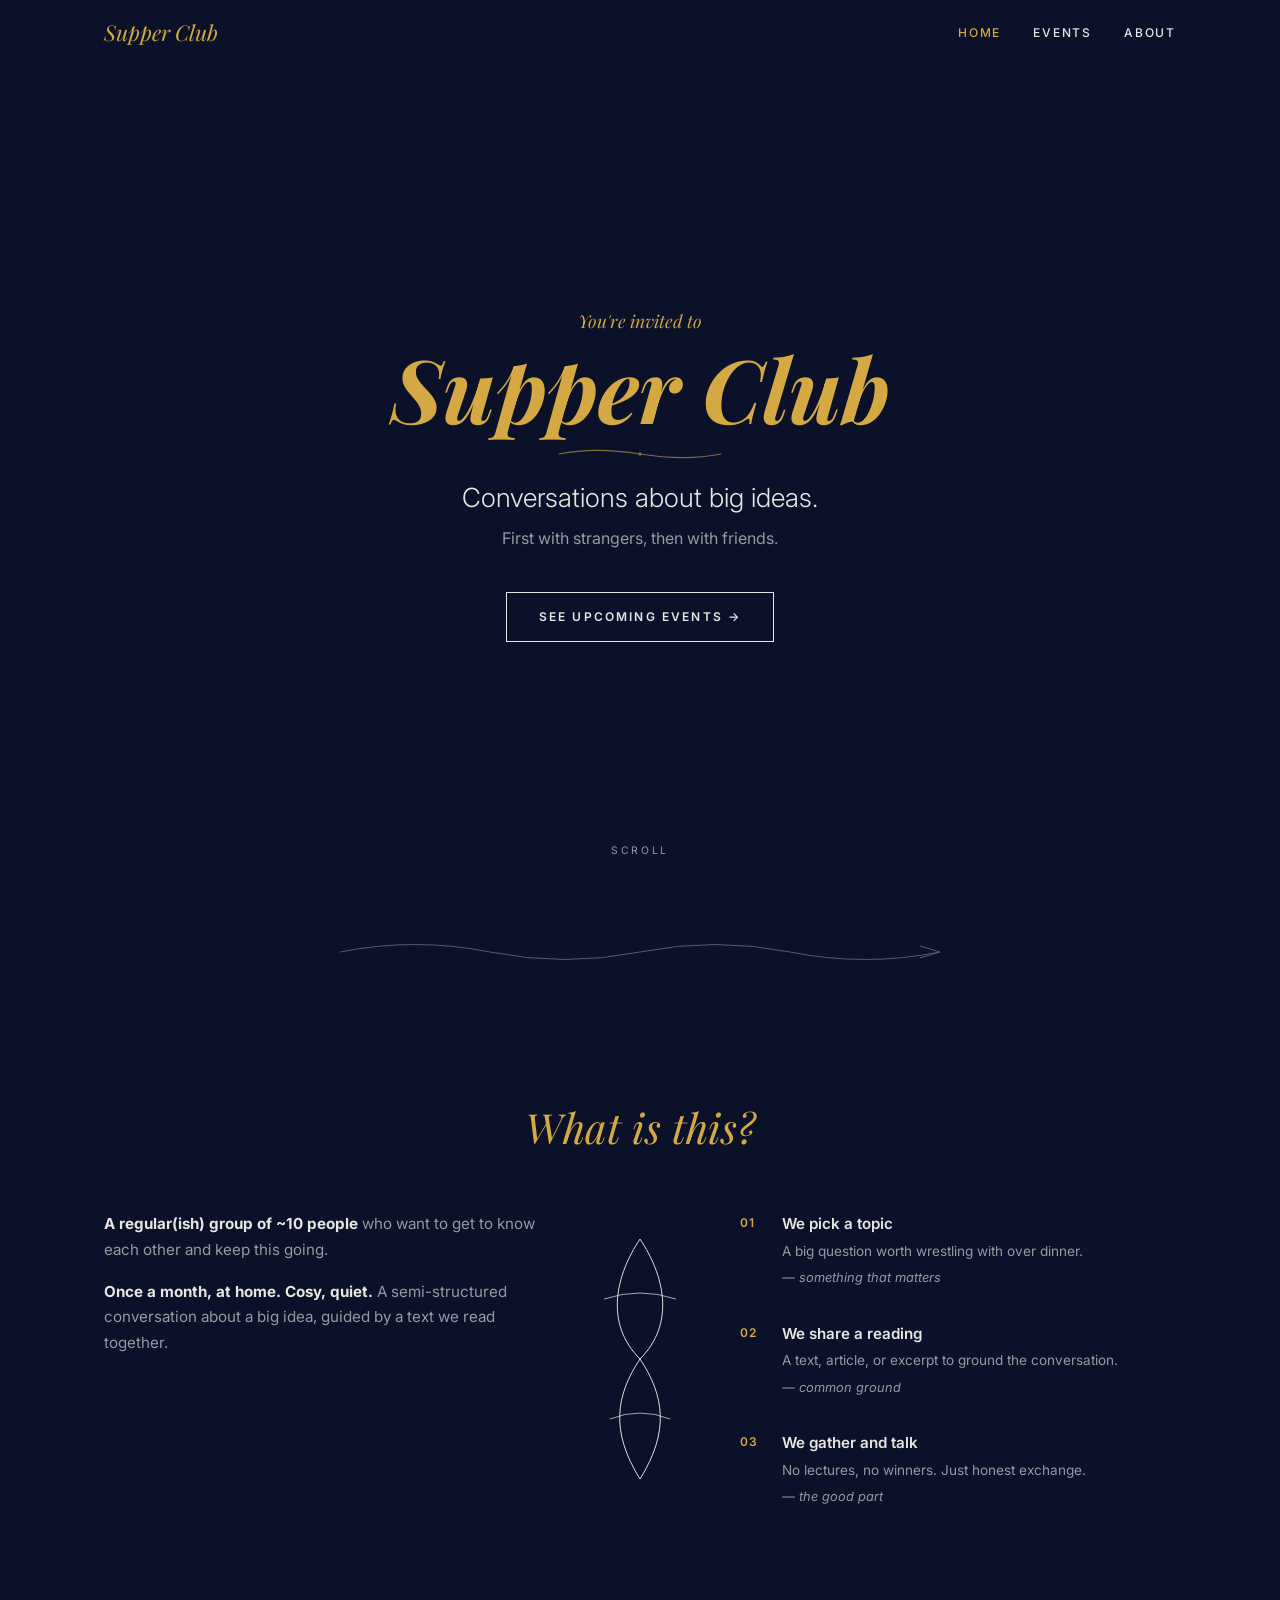
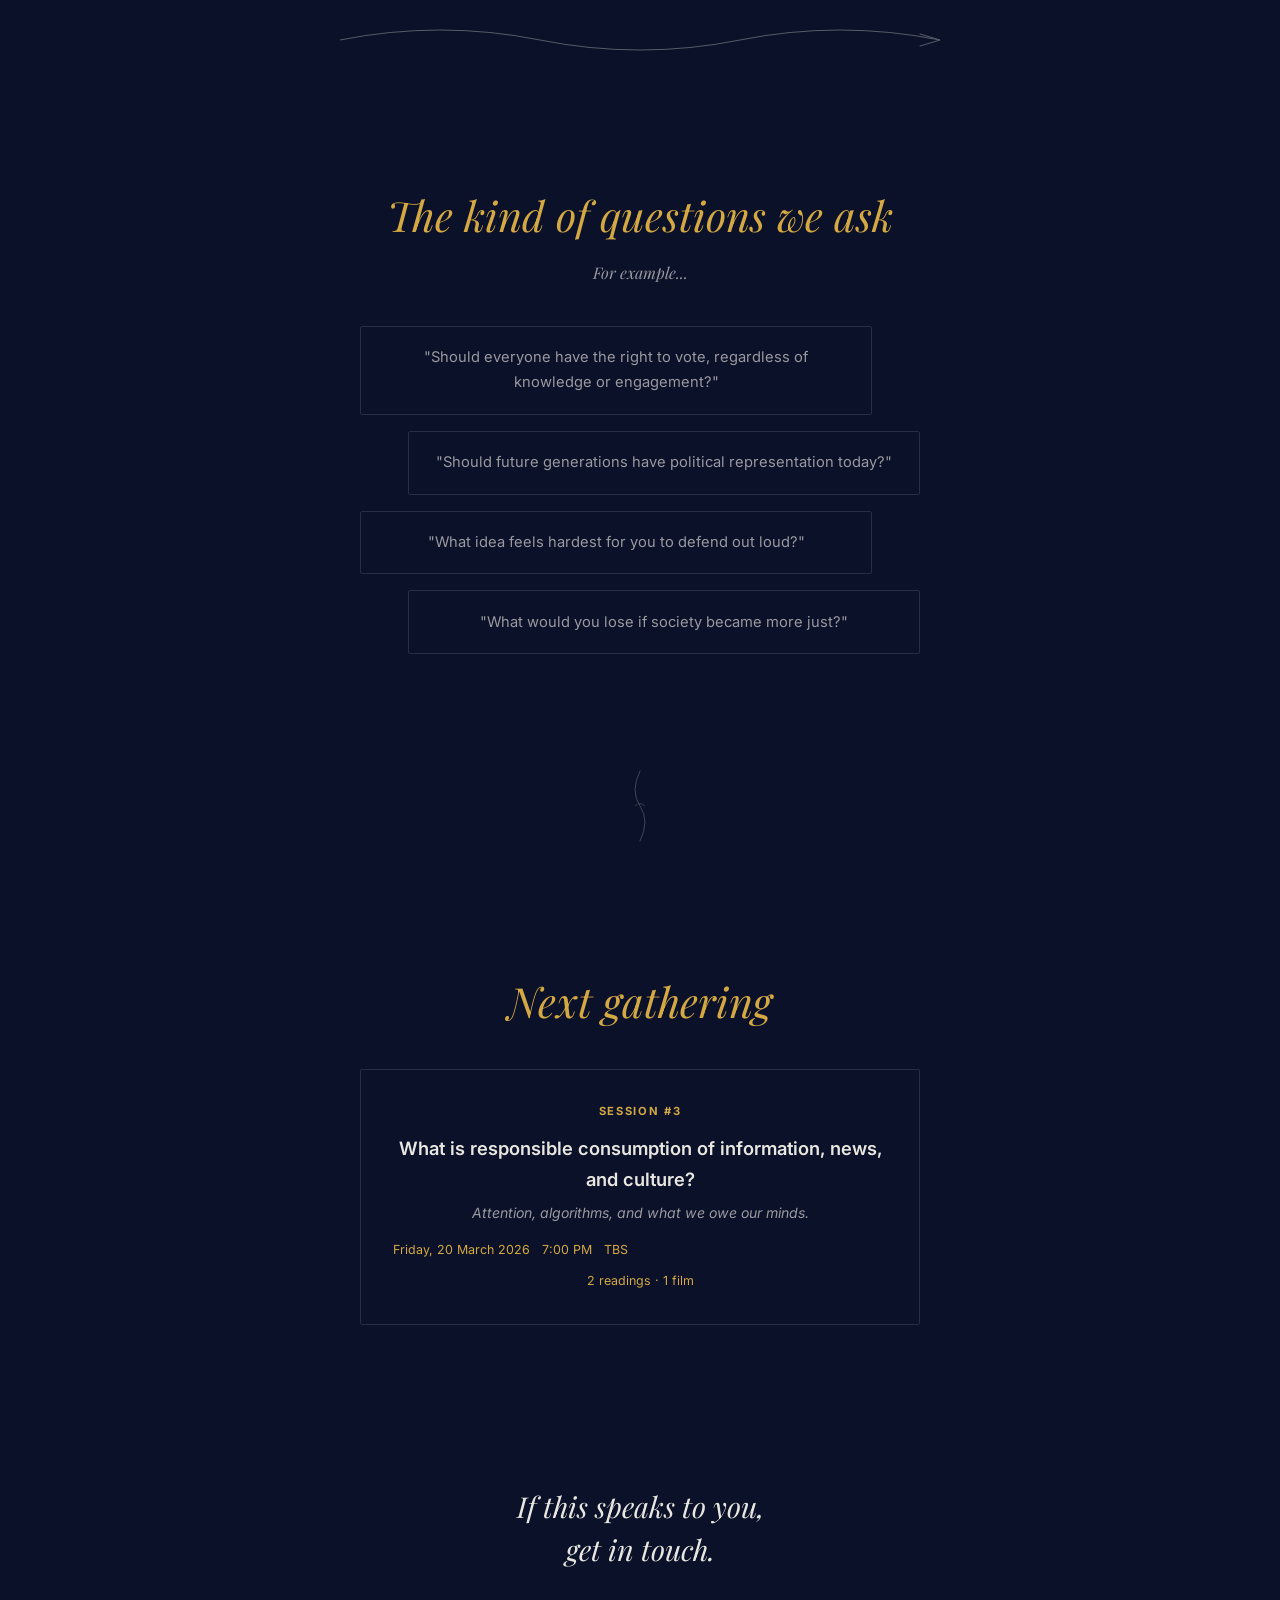
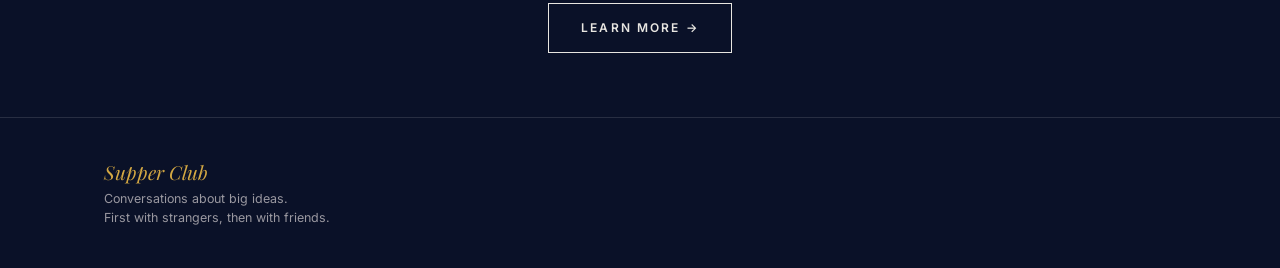
==== index.html @ 3b460ec7 "Recreate Supper Club website as static site for GitHub Pages Pure HTML/CSS/JS site with no build ste" ====
<!DOCTYPE html>
<html lang="en">
<head>
  <meta charset="UTF-8">
  <meta name="viewport" content="width=device-width, initial-scale=1.0">
  <title>Supper Club — Conversations about big ideas</title>
  <meta name="description" content="A regular gathering of ~10 people who want to get to know each other through semi-structured conversations about big ideas.">
  <link rel="preconnect" href="https://fonts.googleapis.com">
  <link rel="preconnect" href="https://fonts.gstatic.com" crossorigin>
  <link href="https://fonts.googleapis.com/css2?family=Inter:wght@300;400;500;600;700&family=Playfair+Display:ital@0;1&display=swap" rel="stylesheet">
  <link rel="stylesheet" href="css/style.css">
</head>
<body>

  <!-- ======== Navigation ======== -->
  <nav class="nav" id="nav">
    <div class="container">
      <a href="index.html" class="nav-logo">Supper Club</a>
      <ul class="nav-links" id="navLinks">
        <li><a href="index.html" class="active">Home</a></li>
        <li><a href="events.html">Events</a></li>
        <li><a href="about.html">About</a></li>
      </ul>
      <button class="hamburger" id="hamburger" aria-label="Toggle menu">
        <span></span><span></span><span></span>
      </button>
    </div>
  </nav>

  <!-- ======== Hero ======== -->
  <section class="hero" id="hero">
    <p class="hero-invite">You're invited to</p>
    <h1 class="hero-title">Supper Club</h1>

    <!-- Flourish underline -->
    <svg class="hero-flourish" viewBox="0 0 200 20" fill="none" xmlns="http://www.w3.org/2000/svg">
      <path d="M10 10 Q50 2, 100 10 T190 10" stroke="#d4a843" stroke-width="1.2" fill="none" stroke-linecap="round"/>
      <circle cx="100" cy="10" r="2" fill="#d4a843"/>
    </svg>

    <p class="hero-tagline">Conversations about big ideas.</p>
    <p class="hero-subtitle">First with strangers, then with friends.</p>
    <a href="#gathering" class="btn">See Upcoming Events &rarr;</a>

    <div class="scroll-indicator" id="scrollIndicator">Scroll</div>
  </section>

  <!-- ======== Divider ======== -->
  <div class="divider">
    <svg viewBox="0 0 600 40" fill="none" xmlns="http://www.w3.org/2000/svg">
      <path d="M0 20 Q75 5, 150 20 T300 20 T450 20 T600 20" stroke="#e8e6e1" stroke-width="1" fill="none" stroke-linecap="round"/>
      <path d="M580 14 L600 20 L580 26" stroke="#e8e6e1" stroke-width="1" fill="none" stroke-linecap="round"/>
    </svg>
  </div>

  <!-- ======== What is this? ======== -->
  <section class="section what-section" id="what">
    <div class="container">
      <h2 class="script section-title text-center reveal">What is this?</h2>

      <div class="what-grid">
        <!-- Left: description -->
        <div class="what-description reveal">
          <p><strong>A regular(ish) group of ~10 people</strong> who want to get to know each other and keep this going.</p>
          <p><strong>Once a month, at home. Cosy, quiet.</strong> A semi-structured conversation about a big idea, guided by a text we read together.</p>
        </div>

        <!-- Center: decorative illustration -->
        <div class="what-illustration reveal">
          <svg viewBox="0 0 100 220" fill="none" xmlns="http://www.w3.org/2000/svg">
            <path d="M50 10 C30 40, 20 80, 50 110 C80 80, 70 40, 50 10Z" stroke="#e8e6e1" stroke-width=".8" fill="none"/>
            <path d="M50 110 C30 140, 25 170, 50 210 C75 170, 70 140, 50 110Z" stroke="#e8e6e1" stroke-width=".8" fill="none"/>
            <path d="M20 60 Q50 50, 80 60" stroke="#e8e6e1" stroke-width=".6" fill="none"/>
            <path d="M25 160 Q50 150, 75 160" stroke="#e8e6e1" stroke-width=".6" fill="none"/>
          </svg>
        </div>

        <!-- Right: steps -->
        <div class="what-steps">
          <div class="step reveal">
            <span class="step-num">01</span>
            <div class="step-content">
              <h3>We pick a topic</h3>
              <p>A big question worth wrestling with over dinner.</p>
              <p class="attribution">&mdash; something that matters</p>
            </div>
          </div>
          <div class="step reveal">
            <span class="step-num">02</span>
            <div class="step-content">
              <h3>We share a reading</h3>
              <p>A text, article, or excerpt to ground the conversation.</p>
              <p class="attribution">&mdash; common ground</p>
            </div>
          </div>
          <div class="step reveal">
            <span class="step-num">03</span>
            <div class="step-content">
              <h3>We gather and talk</h3>
              <p>No lectures, no winners. Just honest exchange.</p>
              <p class="attribution">&mdash; the good part</p>
            </div>
          </div>
        </div>
      </div>
    </div>
  </section>

  <!-- ======== Divider ======== -->
  <div class="divider">
    <svg viewBox="0 0 600 40" fill="none" xmlns="http://www.w3.org/2000/svg">
      <path d="M0 20 Q100 0, 200 20 T400 20 T600 20" stroke="#e8e6e1" stroke-width="1" fill="none" stroke-linecap="round"/>
      <path d="M580 14 L600 20 L580 26" stroke="#e8e6e1" stroke-width="1" fill="none" stroke-linecap="round"/>
    </svg>
  </div>

  <!-- ======== Questions ======== -->
  <section class="section questions-section" id="questions">
    <div class="container text-center">
      <h2 class="script section-title reveal">The kind of questions we ask</h2>
      <p class="section-subtitle reveal">For example...</p>

      <div class="question-cards">
        <div class="question-card reveal">"Should everyone have the right to vote, regardless of knowledge or engagement?"</div>
        <div class="question-card reveal">"Should future generations have political representation today?"</div>
        <div class="question-card reveal">"What idea feels hardest for you to defend out loud?"</div>
        <div class="question-card reveal">"What would you lose if society became more just?"</div>
      </div>
    </div>
  </section>

  <!-- ======== Small wisp ======== -->
  <div class="wisp">
    <svg viewBox="0 0 60 80" fill="none" xmlns="http://www.w3.org/2000/svg">
      <path d="M30 5 Q20 25, 30 40 Q40 55, 30 75" stroke="#e8e6e1" stroke-width="1" fill="none" stroke-linecap="round"/>
      <path d="M25 40 Q30 35, 35 40" stroke="#e8e6e1" stroke-width=".8" fill="none"/>
    </svg>
  </div>

  <!-- ======== Next gathering ======== -->
  <section class="section gathering-section" id="gathering">
    <div class="container text-center">
      <h2 class="script section-title reveal">Next gathering</h2>

      <div class="event-card reveal">
        <p class="event-label">Session #3</p>
        <h3>What is responsible consumption of information, news, and culture?</h3>
        <p class="event-desc">Attention, algorithms, and what we owe our minds.</p>
        <div class="event-meta">
          <span>Friday, 20 March 2026</span>
          <span>7:00 PM</span>
          <span>TBS</span>
        </div>
        <p class="event-readings">2 readings &middot; 1 film</p>
      </div>
    </div>
  </section>

  <!-- ======== CTA ======== -->
  <section class="cta-section">
    <div class="container text-center reveal">
      <p class="cta-text">If this speaks to you,<br>get in touch.</p>
      <a href="about.html" class="btn">Learn More &rarr;</a>
    </div>
  </section>

  <!-- ======== Footer ======== -->
  <footer class="footer">
    <div class="container">
      <div class="footer-brand">
        <p class="footer-logo">Supper Club</p>
        <p>Conversations about big ideas.<br>First with strangers, then with friends.</p>
      </div>
    </div>
  </footer>

  <script src="js/main.js"></script>
</body>
</html>
---- css/style.css ----
/* ============================================
   Supper Club — Style Sheet
   ============================================ */

/* --- Custom Properties --- */
:root {
  --bg:          #0a1128;
  --bg-light:    #111a3a;
  --accent:      #d4a843;
  --accent-dim:  rgba(212,168,67,.25);
  --text:        #e8e6e1;
  --text-muted:  #9a98a0;
  --border:      rgba(255,255,255,.12);
  --font-body:   'Inter', sans-serif;
  --font-script: 'Playfair Display', serif;
  --max-w:       1120px;
  --nav-h:       64px;
}

/* --- Reset --- */
*,*::before,*::after{box-sizing:border-box;margin:0;padding:0}
html{scroll-behavior:smooth}
body{
  font-family:var(--font-body);
  background:var(--bg);
  color:var(--text);
  line-height:1.7;
  -webkit-font-smoothing:antialiased;
  overflow-x:hidden;
}
a{color:inherit;text-decoration:none}
ul{list-style:none}
img,svg{display:block;max-width:100%}

/* --- Typography helpers --- */
.script{
  font-family:var(--font-script);
  font-style:italic;
  color:var(--accent);
  font-weight:400;
}
.uppercase{
  text-transform:uppercase;
  letter-spacing:.18em;
  font-size:.75rem;
}

/* --- Layout helpers --- */
.container{
  width:100%;
  max-width:var(--max-w);
  margin:0 auto;
  padding:0 1.5rem;
}
.section{
  padding:5rem 0;
}
.text-center{text-align:center}

/* --- Scroll-reveal --- */
.reveal{
  opacity:0;
  transform:translateY(28px);
  transition:opacity .7s ease, transform .7s ease;
}
.reveal.visible{
  opacity:1;
  transform:translateY(0);
}

/* ============================================
   Navigation
   ============================================ */
.nav{
  position:fixed;
  top:0;left:0;right:0;
  z-index:100;
  height:var(--nav-h);
  display:flex;
  align-items:center;
  transition:background .3s;
}
.nav.scrolled{
  background:rgba(10,17,40,.92);
  backdrop-filter:blur(10px);
  -webkit-backdrop-filter:blur(10px);
}
.nav .container{
  display:flex;
  align-items:center;
  justify-content:space-between;
}
.nav-logo{
  font-family:var(--font-script);
  font-style:italic;
  color:var(--accent);
  font-size:1.35rem;
}
.nav-links{
  display:flex;
  gap:2rem;
}
.nav-links a{
  text-transform:uppercase;
  letter-spacing:.15em;
  font-size:.75rem;
  font-weight:500;
  transition:color .2s;
}
.nav-links a:hover,
.nav-links a.active{
  color:var(--accent);
}

/* Hamburger */
.hamburger{
  display:none;
  flex-direction:column;
  gap:5px;
  cursor:pointer;
  background:none;
  border:none;
  padding:4px;
}
.hamburger span{
  display:block;
  width:22px;
  height:2px;
  background:var(--text);
  transition:transform .3s, opacity .3s;
}
.hamburger.open span:nth-child(1){transform:translateY(7px) rotate(45deg)}
.hamburger.open span:nth-child(2){opacity:0}
.hamburger.open span:nth-child(3){transform:translateY(-7px) rotate(-45deg)}

@media(max-width:640px){
  .hamburger{display:flex}
  .nav-links{
    position:fixed;
    inset:0;
    background:rgba(10,17,40,.97);
    flex-direction:column;
    align-items:center;
    justify-content:center;
    gap:2.5rem;
    font-size:1.1rem;
    transform:translateX(100%);
    transition:transform .35s ease;
  }
  .nav-links.open{transform:translateX(0)}
}

/* ============================================
   Hero
   ============================================ */
.hero{
  min-height:100vh;
  display:flex;
  flex-direction:column;
  align-items:center;
  justify-content:center;
  text-align:center;
  padding:calc(var(--nav-h) + 2rem) 1.5rem 3rem;
  position:relative;
}
.hero-invite{
  font-family:var(--font-script);
  font-style:italic;
  color:var(--accent);
  font-size:1.1rem;
  margin-bottom:.25rem;
}
.hero-title{
  font-family:var(--font-script);
  font-style:italic;
  color:var(--accent);
  font-size:clamp(3rem,8vw,5.5rem);
  line-height:1.1;
  margin-bottom:.5rem;
}
.hero-flourish{
  width:180px;
  margin:0 auto .75rem;
  opacity:.6;
}
.hero-tagline{
  font-size:clamp(1.15rem,2.5vw,1.65rem);
  font-weight:300;
  margin-bottom:.35rem;
}
.hero-subtitle{
  color:var(--text-muted);
  font-size:1rem;
  margin-bottom:2.5rem;
}
.btn{
  display:inline-block;
  text-transform:uppercase;
  letter-spacing:.18em;
  font-size:.75rem;
  font-weight:600;
  padding:.85rem 2rem;
  border:1px solid var(--text);
  color:var(--text);
  transition:background .25s, color .25s;
}
.btn:hover{
  background:var(--text);
  color:var(--bg);
}

/* Scroll indicator */
.scroll-indicator{
  position:absolute;
  bottom:2.5rem;
  left:50%;
  transform:translateX(-50%);
  text-transform:uppercase;
  letter-spacing:.25em;
  font-size:.65rem;
  color:var(--text-muted);
  transition:opacity .4s;
}
.scroll-indicator.hidden{opacity:0}

/* ============================================
   Decorative dividers
   ============================================ */
.divider{
  text-align:center;
  padding:2rem 0;
}
.divider svg{
  display:inline-block;
  width:min(80%,600px);
  height:auto;
  opacity:.35;
}

/* ============================================
   "What is this?" section
   ============================================ */
.what-section .section-title{
  font-size:clamp(1.8rem,4vw,2.6rem);
  margin-bottom:3rem;
}
.what-grid{
  display:grid;
  grid-template-columns:1fr auto 1fr;
  gap:2.5rem;
  align-items:start;
}
.what-description p{
  color:var(--text-muted);
  font-size:.95rem;
  margin-bottom:1rem;
}
.what-description p strong{
  color:var(--text);
}
.what-illustration{
  width:120px;
  opacity:.3;
  align-self:center;
}
.what-steps{
  display:flex;
  flex-direction:column;
  gap:2rem;
}
.step{display:flex;gap:1rem;align-items:flex-start}
.step-num{
  font-size:.75rem;
  color:var(--accent);
  font-weight:600;
  letter-spacing:.08em;
  min-width:1.6rem;
  padding-top:2px;
}
.step-content h3{
  font-size:.95rem;
  font-weight:600;
  margin-bottom:.25rem;
}
.step-content p{
  color:var(--text-muted);
  font-size:.85rem;
  line-height:1.6;
}
.step-content .attribution{
  font-style:italic;
  color:var(--text-muted);
  font-size:.8rem;
  margin-top:.35rem;
}

@media(max-width:768px){
  .what-grid{
    grid-template-columns:1fr;
    gap:2rem;
  }
  .what-illustration{
    margin:0 auto;
    order:-1;
  }
}

/* ============================================
   Questions section
   ============================================ */
.questions-section .section-title{
  font-size:clamp(1.8rem,4vw,2.6rem);
  margin-bottom:.5rem;
}
.questions-section .section-subtitle{
  font-family:var(--font-script);
  font-style:italic;
  color:var(--text-muted);
  font-size:1rem;
  margin-bottom:2.5rem;
}
.question-cards{
  max-width:560px;
  margin:0 auto;
  display:flex;
  flex-direction:column;
  gap:1rem;
}
.question-card{
  border:1px solid var(--border);
  padding:1.15rem 1.5rem;
  font-size:.92rem;
  color:var(--text-muted);
  border-radius:2px;
  transition:border-color .3s;
}
.question-card:hover{
  border-color:var(--accent-dim);
}
/* stagger left/right */
.question-card:nth-child(odd){margin-right:3rem}
.question-card:nth-child(even){margin-left:3rem}

@media(max-width:640px){
  .question-card:nth-child(odd),
  .question-card:nth-child(even){margin:0}
}

/* ============================================
   Next gathering
   ============================================ */
.gathering-section .section-title{
  font-size:clamp(1.8rem,4vw,2.6rem);
  margin-bottom:2rem;
}
.event-card{
  max-width:560px;
  margin:0 auto;
  border:1px solid var(--border);
  padding:2rem;
  border-radius:2px;
}
.event-label{
  text-transform:uppercase;
  letter-spacing:.15em;
  font-size:.7rem;
  color:var(--accent);
  font-weight:700;
  margin-bottom:.75rem;
}
.event-card h3{
  font-size:1.15rem;
  font-weight:600;
  margin-bottom:.35rem;
}
.event-card .event-desc{
  color:var(--text-muted);
  font-size:.88rem;
  font-style:italic;
  margin-bottom:.85rem;
}
.event-meta{
  display:flex;
  flex-wrap:wrap;
  gap:.75rem;
  font-size:.78rem;
  color:var(--accent);
  margin-bottom:.65rem;
}
.event-readings{
  font-size:.78rem;
  color:var(--accent);
}

/* ============================================
   CTA
   ============================================ */
.cta-section{
  padding:5rem 0 4rem;
  text-align:center;
}
.cta-section .cta-text{
  font-family:var(--font-script);
  font-style:italic;
  font-size:clamp(1.3rem,3vw,1.8rem);
  color:var(--text);
  margin-bottom:2rem;
  line-height:1.5;
}

/* ============================================
   Footer
   ============================================ */
.footer{
  border-top:1px solid var(--border);
  padding:2.5rem 0;
}
.footer .container{
  display:flex;
  align-items:center;
  justify-content:space-between;
  flex-wrap:wrap;
  gap:1rem;
}
.footer-brand .footer-logo{
  font-family:var(--font-script);
  font-style:italic;
  color:var(--accent);
  font-size:1.2rem;
  margin-bottom:.25rem;
}
.footer-brand p{
  color:var(--text-muted);
  font-size:.78rem;
  line-height:1.5;
}

/* ============================================
   Events page
   ============================================ */
.page-header{
  padding:calc(var(--nav-h) + 4rem) 0 3rem;
  text-align:center;
}
.page-header h1{
  font-size:clamp(2rem,5vw,3rem);
}
.events-list{
  display:flex;
  flex-direction:column;
  gap:1.5rem;
  max-width:640px;
  margin:0 auto;
}
.events-list .event-card{
  max-width:100%;
}
.section-label{
  text-transform:uppercase;
  letter-spacing:.18em;
  font-size:.75rem;
  color:var(--text-muted);
  margin-bottom:1.5rem;
}

/* ============================================
   About page
   ============================================ */
.about-content{
  max-width:640px;
  margin:0 auto;
}
.about-content h2{
  font-size:1.4rem;
  margin-bottom:1rem;
  margin-top:2.5rem;
}
.about-content h2:first-child{margin-top:0}
.about-content p{
  color:var(--text-muted);
  font-size:.95rem;
  margin-bottom:1rem;
}
.about-content p strong{
  color:var(--text);
}

/* ============================================
   Small decorative wisp
   ============================================ */
.wisp{
  text-align:center;
  padding:2rem 0;
}
.wisp svg{
  display:inline-block;
  width:60px;
  opacity:.25;
}
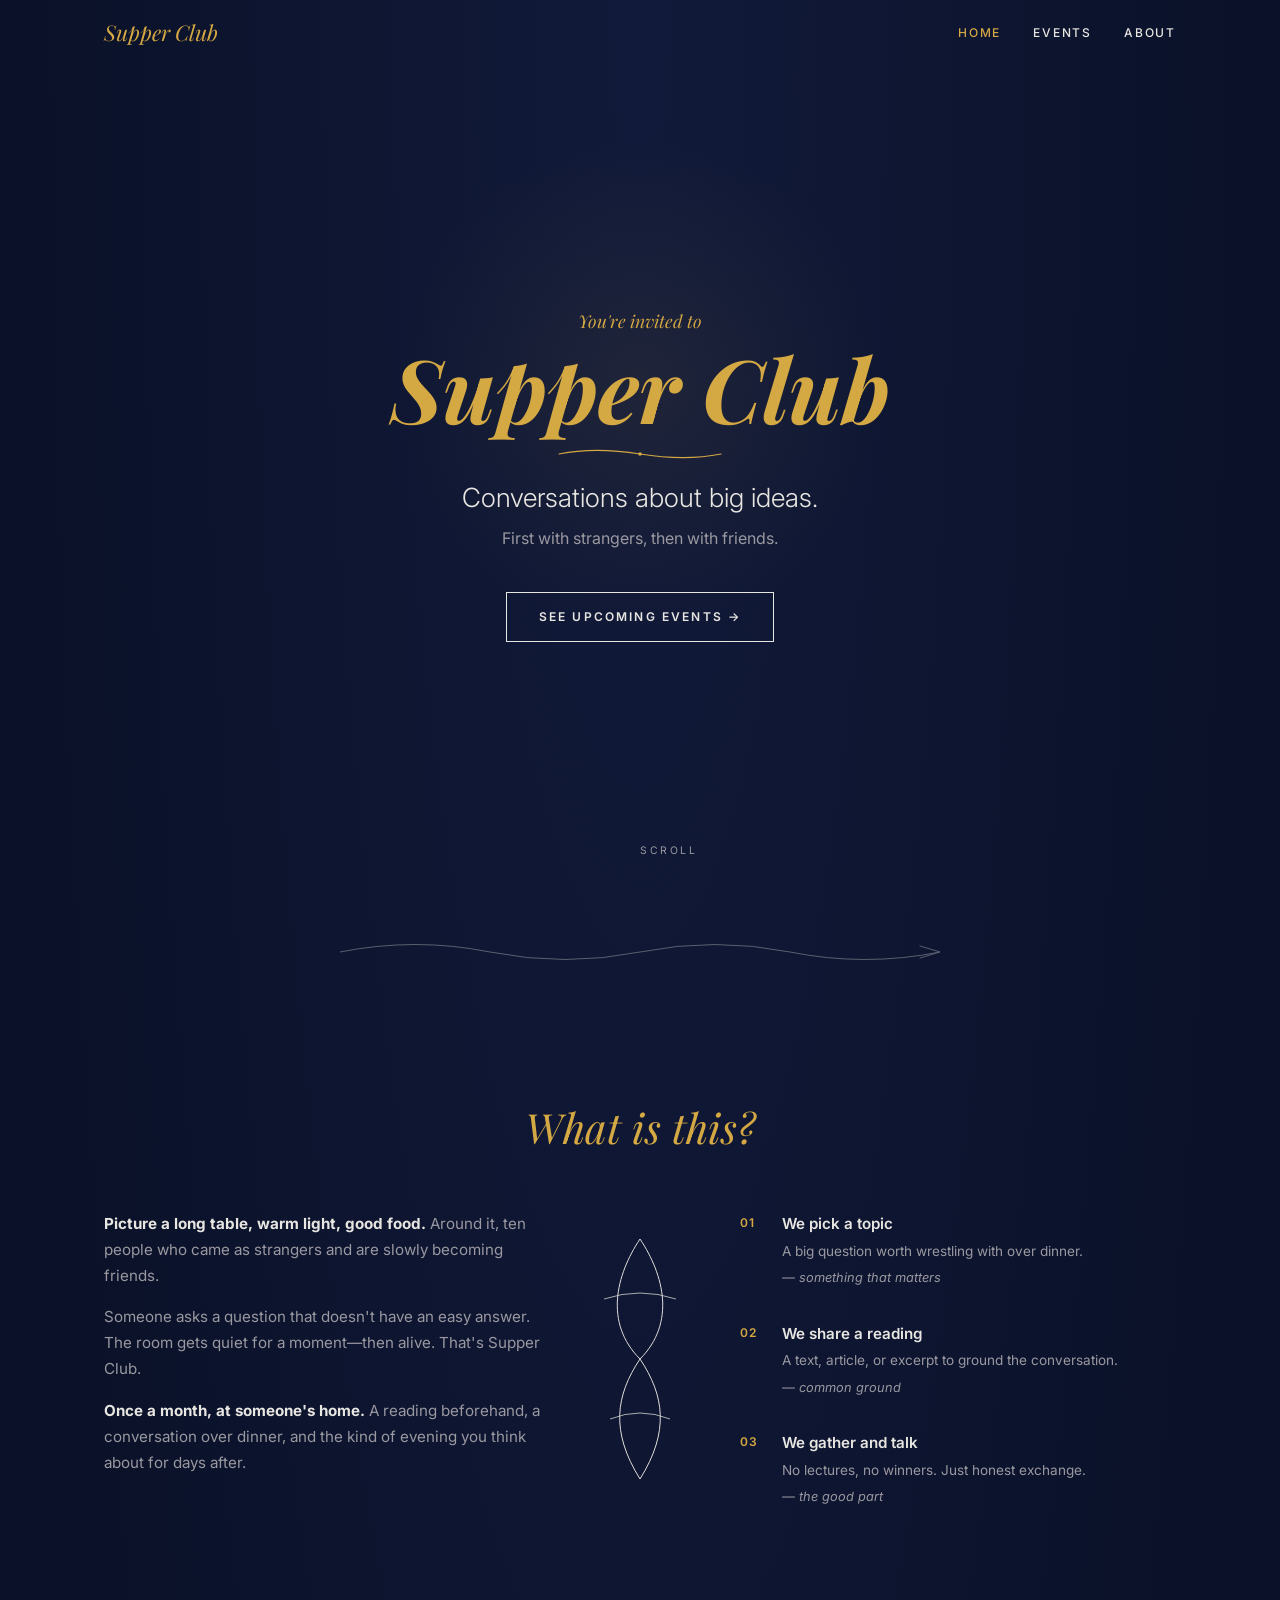
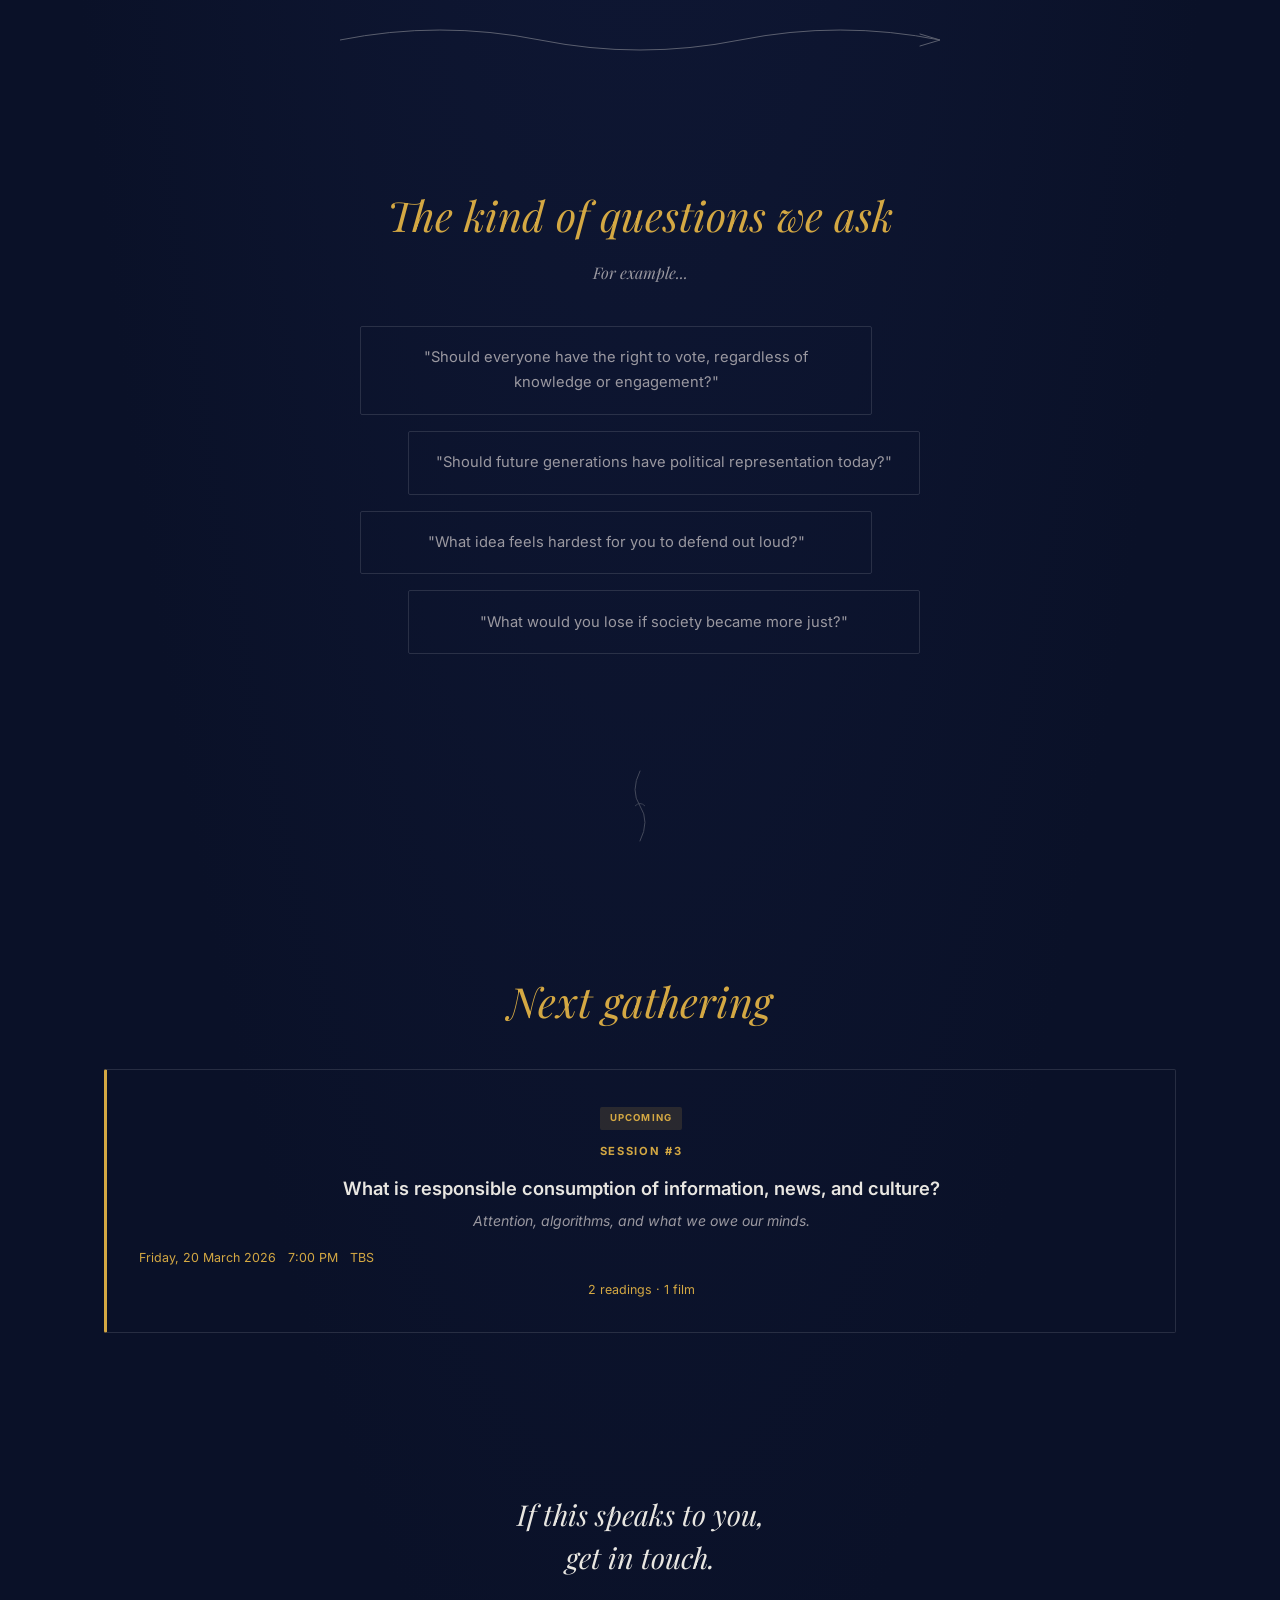
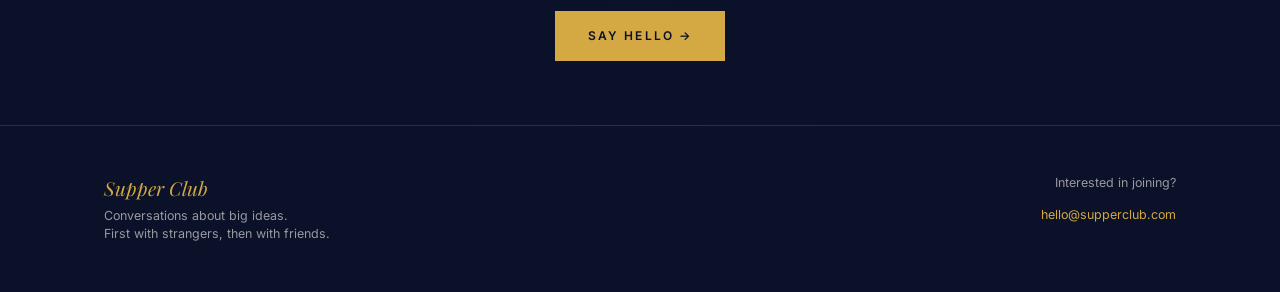
==== commit 14cf8b97: "Improve design: warm buttons, session pages, timeline, footer contact - CSS: Add --accent-warm varia" ====
--- a/index.html
+++ b/index.html
@@ -5,6 +5,10 @@
   <meta name="viewport" content="width=device-width, initial-scale=1.0">
   <title>Supper Club — Conversations about big ideas</title>
   <meta name="description" content="A regular gathering of ~10 people who want to get to know each other through semi-structured conversations about big ideas.">
+  <link rel="icon" href="data:image/svg+xml,<svg xmlns='http://www.w3.org/2000/svg' viewBox='0 0 100 100'><text y='.9em' font-size='90'>🍷</text></svg>">
+  <meta property="og:title" content="Supper Club — Conversations about big ideas">
+  <meta property="og:description" content="A regular gathering of ~10 people who want to get to know each other through semi-structured conversations about big ideas.">
+  <meta property="og:type" content="website">
   <link rel="preconnect" href="https://fonts.googleapis.com">
   <link rel="preconnect" href="https://fonts.gstatic.com" crossorigin>
   <link href="https://fonts.googleapis.com/css2?family=Inter:wght@300;400;500;600;700&family=Playfair+Display:ital@0;1&display=swap" rel="stylesheet">
@@ -33,21 +37,21 @@
     <h1 class="hero-title">Supper Club</h1>
 
     <!-- Flourish underline -->
-    <svg class="hero-flourish" viewBox="0 0 200 20" fill="none" xmlns="http://www.w3.org/2000/svg">
+    <svg class="hero-flourish" viewBox="0 0 200 20" fill="none" xmlns="http://www.w3.org/2000/svg" aria-hidden="true">
       <path d="M10 10 Q50 2, 100 10 T190 10" stroke="#d4a843" stroke-width="1.2" fill="none" stroke-linecap="round"/>
       <circle cx="100" cy="10" r="2" fill="#d4a843"/>
     </svg>
 
     <p class="hero-tagline">Conversations about big ideas.</p>
     <p class="hero-subtitle">First with strangers, then with friends.</p>
-    <a href="#gathering" class="btn">See Upcoming Events &rarr;</a>
+    <a href="#gathering" class="btn-ghost">See Upcoming Events &rarr;</a>
 
     <div class="scroll-indicator" id="scrollIndicator">Scroll</div>
   </section>
 
   <!-- ======== Divider ======== -->
   <div class="divider">
-    <svg viewBox="0 0 600 40" fill="none" xmlns="http://www.w3.org/2000/svg">
+    <svg viewBox="0 0 600 40" fill="none" xmlns="http://www.w3.org/2000/svg" aria-hidden="true">
       <path d="M0 20 Q75 5, 150 20 T300 20 T450 20 T600 20" stroke="#e8e6e1" stroke-width="1" fill="none" stroke-linecap="round"/>
       <path d="M580 14 L600 20 L580 26" stroke="#e8e6e1" stroke-width="1" fill="none" stroke-linecap="round"/>
     </svg>
@@ -59,15 +63,16 @@
       <h2 class="script section-title text-center reveal">What is this?</h2>
 
       <div class="what-grid">
-        <!-- Left: description -->
+        <!-- Left: evocative description -->
         <div class="what-description reveal">
-          <p><strong>A regular(ish) group of ~10 people</strong> who want to get to know each other and keep this going.</p>
-          <p><strong>Once a month, at home. Cosy, quiet.</strong> A semi-structured conversation about a big idea, guided by a text we read together.</p>
+          <p><strong>Picture a long table, warm light, good food.</strong> Around it, ten people who came as strangers and are slowly becoming friends.</p>
+          <p>Someone asks a question that doesn't have an easy answer. The room gets quiet for a moment&mdash;then alive. That's Supper Club.</p>
+          <p><strong>Once a month, at someone's home.</strong> A reading beforehand, a conversation over dinner, and the kind of evening you think about for days after.</p>
         </div>
 
         <!-- Center: decorative illustration -->
         <div class="what-illustration reveal">
-          <svg viewBox="0 0 100 220" fill="none" xmlns="http://www.w3.org/2000/svg">
+          <svg viewBox="0 0 100 220" fill="none" xmlns="http://www.w3.org/2000/svg" aria-hidden="true">
             <path d="M50 10 C30 40, 20 80, 50 110 C80 80, 70 40, 50 10Z" stroke="#e8e6e1" stroke-width=".8" fill="none"/>
             <path d="M50 110 C30 140, 25 170, 50 210 C75 170, 70 140, 50 110Z" stroke="#e8e6e1" stroke-width=".8" fill="none"/>
             <path d="M20 60 Q50 50, 80 60" stroke="#e8e6e1" stroke-width=".6" fill="none"/>
@@ -108,7 +113,7 @@
 
   <!-- ======== Divider ======== -->
   <div class="divider">
-    <svg viewBox="0 0 600 40" fill="none" xmlns="http://www.w3.org/2000/svg">
+    <svg viewBox="0 0 600 40" fill="none" xmlns="http://www.w3.org/2000/svg" aria-hidden="true">
       <path d="M0 20 Q100 0, 200 20 T400 20 T600 20" stroke="#e8e6e1" stroke-width="1" fill="none" stroke-linecap="round"/>
       <path d="M580 14 L600 20 L580 26" stroke="#e8e6e1" stroke-width="1" fill="none" stroke-linecap="round"/>
     </svg>
@@ -131,7 +136,7 @@
 
   <!-- ======== Small wisp ======== -->
   <div class="wisp">
-    <svg viewBox="0 0 60 80" fill="none" xmlns="http://www.w3.org/2000/svg">
+    <svg viewBox="0 0 60 80" fill="none" xmlns="http://www.w3.org/2000/svg" aria-hidden="true">
       <path d="M30 5 Q20 25, 30 40 Q40 55, 30 75" stroke="#e8e6e1" stroke-width="1" fill="none" stroke-linecap="round"/>
       <path d="M25 40 Q30 35, 35 40" stroke="#e8e6e1" stroke-width=".8" fill="none"/>
     </svg>
@@ -142,17 +147,21 @@
     <div class="container text-center">
       <h2 class="script section-title reveal">Next gathering</h2>
 
-      <div class="event-card reveal">
-        <p class="event-label">Session #3</p>
-        <h3>What is responsible consumption of information, news, and culture?</h3>
-        <p class="event-desc">Attention, algorithms, and what we owe our minds.</p>
-        <div class="event-meta">
-          <span>Friday, 20 March 2026</span>
-          <span>7:00 PM</span>
-          <span>TBS</span>
+      <a href="sessions/session-3.html" class="event-card-link">
+        <div class="event-card upcoming reveal">
+          <span class="status-badge upcoming">Upcoming</span>
+          <p class="event-label">Session #3</p>
+          <h3>What is responsible consumption of information, news, and culture?</h3>
+          <p class="event-desc">Attention, algorithms, and what we owe our minds.</p>
+          <div class="event-meta">
+            <span>Friday, 20 March 2026</span>
+            <span>7:00 PM</span>
+            <span>TBS</span>
+          </div>
+          <p class="event-readings">2 readings &middot; 1 film</p>
+          <span class="hover-arrow">&rarr;</span>
         </div>
-        <p class="event-readings">2 readings &middot; 1 film</p>
-      </div>
+      </a>
     </div>
   </section>
 
@@ -160,7 +169,7 @@
   <section class="cta-section">
     <div class="container text-center reveal">
       <p class="cta-text">If this speaks to you,<br>get in touch.</p>
-      <a href="about.html" class="btn">Learn More &rarr;</a>
+      <a href="mailto:hello@supperclub.com" class="btn">Say Hello &rarr;</a>
     </div>
   </section>
 
@@ -171,6 +180,10 @@
         <p class="footer-logo">Supper Club</p>
         <p>Conversations about big ideas.<br>First with strangers, then with friends.</p>
       </div>
+      <div class="footer-contact">
+        <p>Interested in joining?</p>
+        <a href="mailto:hello@supperclub.com">hello@supperclub.com</a>
+      </div>
     </div>
   </footer>
 
--- a/css/style.css
+++ b/css/style.css
@@ -7,6 +7,7 @@
   --bg:          #0a1128;
   --bg-light:    #111a3a;
   --accent:      #d4a843;
+  --accent-warm: #c97b5a;
   --accent-dim:  rgba(212,168,67,.25);
   --text:        #e8e6e1;
   --text-muted:  #9a98a0;
@@ -23,14 +24,22 @@
 body{
   font-family:var(--font-body);
   background:var(--bg);
+  background:radial-gradient(ellipse at 50% 0%, #111a3a 0%, #0a1128 70%);
   color:var(--text);
   line-height:1.7;
   -webkit-font-smoothing:antialiased;
   overflow-x:hidden;
+  min-height:100vh;
 }
 a{color:inherit;text-decoration:none}
 ul{list-style:none}
 img,svg{display:block;max-width:100%}
+
+/* --- Focus-visible accessibility --- */
+*:focus-visible{
+  outline:2px solid var(--accent);
+  outline-offset:3px;
+}
 
 /* --- Typography helpers --- */
 .script{
@@ -163,12 +172,38 @@
   padding:calc(var(--nav-h) + 2rem) 1.5rem 3rem;
   position:relative;
 }
+
+/* Hero glow */
+.hero::before{
+  content:'';
+  position:absolute;
+  top:15%;
+  left:50%;
+  transform:translateX(-50%);
+  width:500px;
+  height:500px;
+  background:radial-gradient(circle, rgba(212,168,67,.08) 0%, transparent 70%);
+  pointer-events:none;
+  z-index:0;
+}
+.hero > *{
+  position:relative;
+  z-index:1;
+}
+
+/* Staggered fade-in animation */
+@keyframes heroFadeIn{
+  from{opacity:0;transform:translateY(20px)}
+  to{opacity:1;transform:translateY(0)}
+}
 .hero-invite{
   font-family:var(--font-script);
   font-style:italic;
   color:var(--accent);
   font-size:1.1rem;
   margin-bottom:.25rem;
+  animation:heroFadeIn .8s ease both;
+  animation-delay:.2s;
 }
 .hero-title{
   font-family:var(--font-script);
@@ -177,22 +212,32 @@
   font-size:clamp(3rem,8vw,5.5rem);
   line-height:1.1;
   margin-bottom:.5rem;
+  animation:heroFadeIn .8s ease both;
+  animation-delay:.4s;
 }
 .hero-flourish{
   width:180px;
   margin:0 auto .75rem;
   opacity:.6;
+  animation:heroFadeIn .8s ease both;
+  animation-delay:.6s;
 }
 .hero-tagline{
   font-size:clamp(1.15rem,2.5vw,1.65rem);
   font-weight:300;
   margin-bottom:.35rem;
+  animation:heroFadeIn .8s ease both;
+  animation-delay:.7s;
 }
 .hero-subtitle{
   color:var(--text-muted);
   font-size:1rem;
   margin-bottom:2.5rem;
-}
+  animation:heroFadeIn .8s ease both;
+  animation-delay:.85s;
+}
+
+/* --- Buttons --- */
 .btn{
   display:inline-block;
   text-transform:uppercase;
@@ -200,11 +245,30 @@
   font-size:.75rem;
   font-weight:600;
   padding:.85rem 2rem;
+  background:var(--accent);
+  color:var(--bg);
+  border:1px solid var(--accent);
+  transition:background .25s, color .25s, border-color .25s;
+  cursor:pointer;
+}
+.btn:hover{
+  background:transparent;
+  color:var(--accent);
+}
+.btn-ghost{
+  display:inline-block;
+  text-transform:uppercase;
+  letter-spacing:.18em;
+  font-size:.75rem;
+  font-weight:600;
+  padding:.85rem 2rem;
+  background:transparent;
+  color:var(--text);
   border:1px solid var(--text);
-  color:var(--text);
-  transition:background .25s, color .25s;
-}
-.btn:hover{
+  transition:background .25s, color .25s, border-color .25s;
+  cursor:pointer;
+}
+.btn-ghost:hover{
   background:var(--text);
   color:var(--bg);
 }
@@ -220,6 +284,8 @@
   font-size:.65rem;
   color:var(--text-muted);
   transition:opacity .4s;
+  animation:heroFadeIn .8s ease both;
+  animation-delay:1s;
 }
 .scroll-indicator.hidden{opacity:0}
 
@@ -359,6 +425,8 @@
   border:1px solid var(--border);
   padding:2rem;
   border-radius:2px;
+  position:relative;
+  transition:border-color .3s, transform .2s;
 }
 .event-label{
   text-transform:uppercase;
@@ -392,6 +460,66 @@
   color:var(--accent);
 }
 
+/* --- Event card variants --- */
+/* Upcoming: gold left border */
+.event-card.upcoming{
+  border-left:3px solid var(--accent);
+}
+/* Past: dimmed */
+.event-card.past{
+  opacity:.65;
+}
+.event-card.past:hover{
+  opacity:.85;
+}
+
+/* --- Status badges --- */
+.status-badge{
+  display:inline-block;
+  text-transform:uppercase;
+  letter-spacing:.12em;
+  font-size:.6rem;
+  font-weight:700;
+  padding:.2rem .6rem;
+  border-radius:2px;
+  margin-bottom:.75rem;
+}
+.status-badge.upcoming{
+  background:rgba(212,168,67,.15);
+  color:var(--accent);
+}
+.status-badge.past{
+  background:rgba(154,152,160,.12);
+  color:var(--text-muted);
+}
+
+/* --- Event card as link --- */
+a.event-card-link{
+  display:block;
+  text-decoration:none;
+  color:inherit;
+}
+a.event-card-link .event-card{
+  max-width:100%;
+}
+a.event-card-link:hover .event-card{
+  border-color:var(--accent-dim);
+  transform:translateY(-2px);
+}
+a.event-card-link .event-card .hover-arrow{
+  position:absolute;
+  right:1.5rem;
+  top:50%;
+  transform:translateY(-50%);
+  opacity:0;
+  color:var(--accent);
+  font-size:1.2rem;
+  transition:opacity .25s;
+}
+a.event-card-link:hover .event-card .hover-arrow{
+  opacity:1;
+}
+
 /* ============================================
    CTA
    ============================================ */
@@ -413,14 +541,14 @@
    ============================================ */
 .footer{
   border-top:1px solid var(--border);
-  padding:2.5rem 0;
+  padding:3rem 0;
 }
 .footer .container{
   display:flex;
-  align-items:center;
+  align-items:flex-start;
   justify-content:space-between;
   flex-wrap:wrap;
-  gap:1rem;
+  gap:2rem;
 }
 .footer-brand .footer-logo{
   font-family:var(--font-script);
@@ -433,6 +561,34 @@
   color:var(--text-muted);
   font-size:.78rem;
   line-height:1.5;
+}
+.footer-contact{
+  text-align:right;
+}
+.footer-contact p{
+  color:var(--text-muted);
+  font-size:.78rem;
+  line-height:1.5;
+  margin-bottom:.5rem;
+}
+.footer-contact a{
+  color:var(--accent);
+  font-size:.78rem;
+  transition:color .2s;
+}
+.footer-contact a:hover{
+  color:var(--accent-warm);
+}
+
+@media(max-width:640px){
+  .footer .container{
+    flex-direction:column;
+    align-items:center;
+    text-align:center;
+  }
+  .footer-contact{
+    text-align:center;
+  }
 }
 
 /* ============================================
@@ -485,6 +641,58 @@
   color:var(--text);
 }
 
+/* --- The Format: evening timeline --- */
+.format-timeline{
+  max-width:480px;
+  margin:1.5rem auto 0;
+  display:flex;
+  flex-direction:column;
+  gap:0;
+  position:relative;
+  padding-left:2rem;
+}
+.format-timeline::before{
+  content:'';
+  position:absolute;
+  left:.4rem;
+  top:.6rem;
+  bottom:.6rem;
+  width:1px;
+  background:var(--border);
+}
+.timeline-item{
+  display:flex;
+  gap:1rem;
+  align-items:baseline;
+  padding:.6rem 0;
+  position:relative;
+}
+.timeline-item::before{
+  content:'';
+  position:absolute;
+  left:calc(-2rem + .25rem);
+  top:50%;
+  transform:translateY(-50%);
+  width:5px;
+  height:5px;
+  border-radius:50%;
+  background:var(--accent);
+}
+.timeline-time{
+  font-size:.72rem;
+  font-weight:600;
+  color:var(--accent);
+  letter-spacing:.05em;
+  min-width:3.5rem;
+}
+.timeline-desc{
+  font-size:.88rem;
+  color:var(--text-muted);
+}
+.timeline-desc strong{
+  color:var(--text);
+}
+
 /* ============================================
    Small decorative wisp
    ============================================ */
@@ -497,3 +705,170 @@
   width:60px;
   opacity:.25;
 }
+
+/* ============================================
+   Session detail page
+   ============================================ */
+.session-header{
+  padding:calc(var(--nav-h) + 4rem) 0 2rem;
+  text-align:center;
+}
+.session-header .session-label{
+  text-transform:uppercase;
+  letter-spacing:.18em;
+  font-size:.7rem;
+  color:var(--accent);
+  font-weight:700;
+  margin-bottom:.75rem;
+}
+.session-header h1{
+  font-size:clamp(1.6rem,4vw,2.4rem);
+  max-width:640px;
+  margin:0 auto .5rem;
+  line-height:1.3;
+}
+.session-header .session-desc{
+  font-family:var(--font-script);
+  font-style:italic;
+  color:var(--text-muted);
+  font-size:1rem;
+  margin-bottom:1rem;
+}
+.session-header .session-meta{
+  display:flex;
+  flex-wrap:wrap;
+  gap:.75rem;
+  justify-content:center;
+  font-size:.78rem;
+  color:var(--accent);
+}
+
+/* Session body */
+.session-body{
+  max-width:640px;
+  margin:0 auto;
+}
+.session-body h2{
+  font-size:1.3rem;
+  margin-bottom:1.25rem;
+  margin-top:2.5rem;
+}
+.session-body h2:first-child{margin-top:0}
+.session-body p{
+  color:var(--text-muted);
+  font-size:.92rem;
+  margin-bottom:1rem;
+  line-height:1.7;
+}
+
+/* --- Reading cards --- */
+.reading-cards{
+  display:flex;
+  flex-direction:column;
+  gap:1rem;
+}
+.reading-card{
+  border:1px solid var(--border);
+  padding:1.25rem 1.5rem;
+  border-radius:2px;
+  transition:border-color .3s;
+}
+.reading-card:hover{
+  border-color:var(--accent-dim);
+}
+.reading-card .reading-type{
+  text-transform:uppercase;
+  letter-spacing:.12em;
+  font-size:.6rem;
+  font-weight:700;
+  color:var(--accent);
+  margin-bottom:.35rem;
+}
+.reading-card .reading-title{
+  font-size:.95rem;
+  font-weight:600;
+  margin-bottom:.2rem;
+}
+.reading-card .reading-author{
+  font-size:.82rem;
+  color:var(--text-muted);
+  font-style:italic;
+}
+
+/* --- Discussion questions --- */
+.discussion-questions{
+  display:flex;
+  flex-direction:column;
+  gap:.75rem;
+}
+.discussion-questions li{
+  border:1px solid var(--border);
+  padding:.9rem 1.25rem;
+  font-size:.88rem;
+  color:var(--text-muted);
+  border-radius:2px;
+  list-style:none;
+}
+
+/* --- Takeaways --- */
+.takeaways{
+  display:flex;
+  flex-direction:column;
+  gap:.75rem;
+}
+.takeaways li{
+  padding-left:1.25rem;
+  font-size:.88rem;
+  color:var(--text-muted);
+  position:relative;
+  list-style:none;
+}
+.takeaways li::before{
+  content:'';
+  position:absolute;
+  left:0;
+  top:.6em;
+  width:6px;
+  height:6px;
+  border-radius:50%;
+  background:var(--accent);
+}
+
+/* --- Further reading --- */
+.further-reading{
+  display:flex;
+  flex-direction:column;
+  gap:.5rem;
+}
+.further-reading a{
+  color:var(--accent);
+  font-size:.88rem;
+  transition:color .2s;
+}
+.further-reading a:hover{
+  color:var(--accent-warm);
+}
+
+/* --- Prev / Next nav --- */
+.session-nav{
+  display:flex;
+  justify-content:space-between;
+  align-items:center;
+  max-width:640px;
+  margin:0 auto;
+  padding:3rem 0;
+  border-top:1px solid var(--border);
+}
+.session-nav a{
+  text-transform:uppercase;
+  letter-spacing:.15em;
+  font-size:.72rem;
+  font-weight:600;
+  color:var(--text-muted);
+  transition:color .2s;
+}
+.session-nav a:hover{
+  color:var(--accent);
+}
+.session-nav .nav-prev::before{content:'\2190\00a0'}
+.session-nav .nav-next::after{content:'\00a0\2192'}
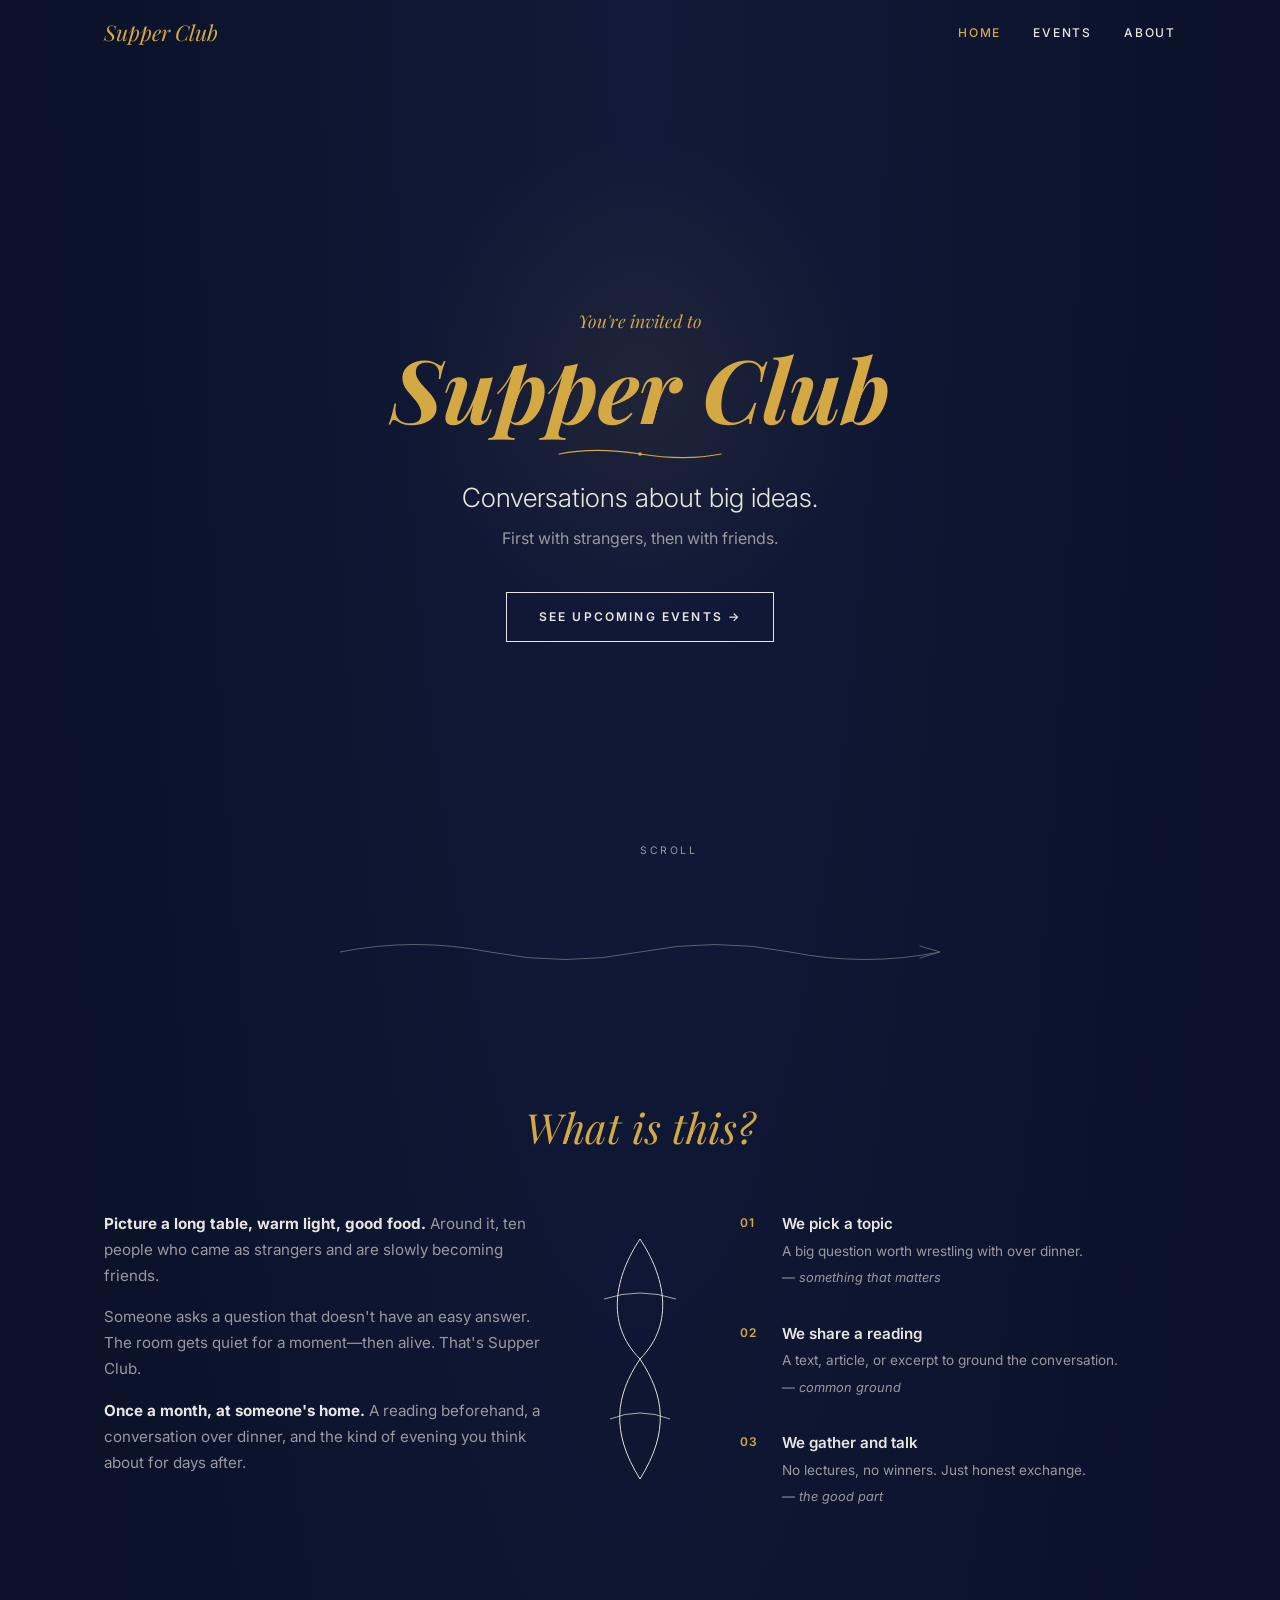
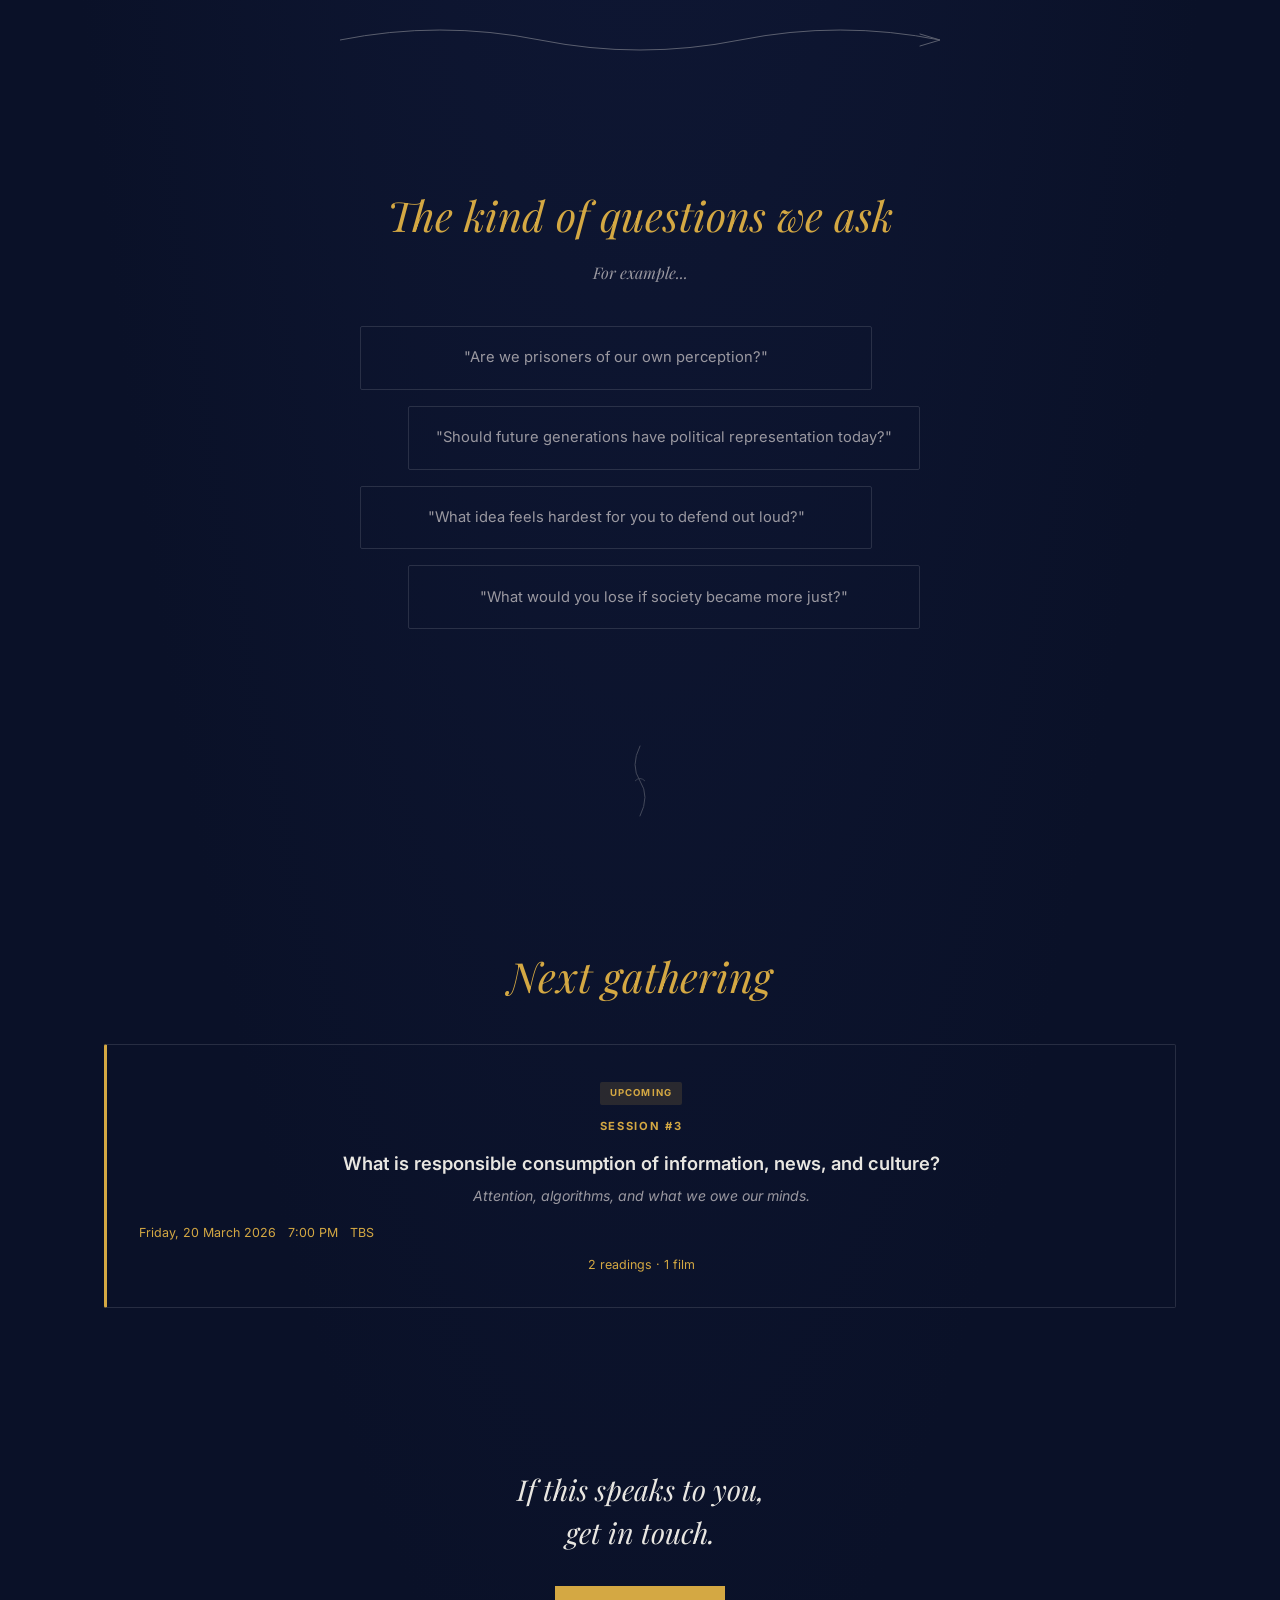
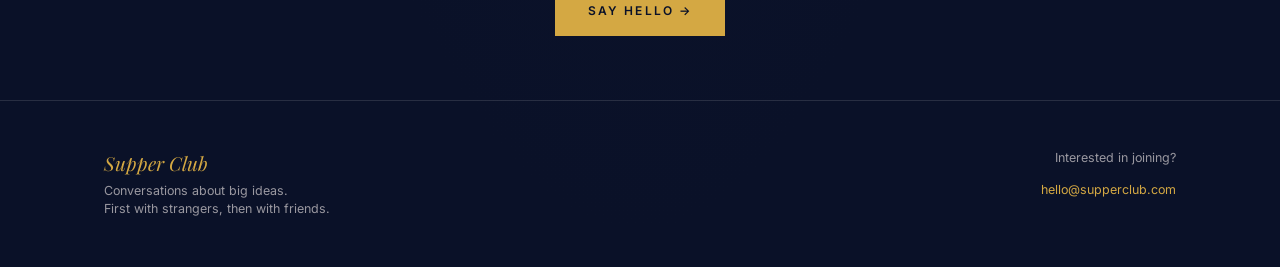
==== commit 88628bcd: "Session 1" ====
--- a/index.html
+++ b/index.html
@@ -126,7 +126,7 @@
       <p class="section-subtitle reveal">For example...</p>
 
       <div class="question-cards">
-        <div class="question-card reveal">"Should everyone have the right to vote, regardless of knowledge or engagement?"</div>
+        <div class="question-card reveal">"Are we prisoners of our own perception?"</div>
         <div class="question-card reveal">"Should future generations have political representation today?"</div>
         <div class="question-card reveal">"What idea feels hardest for you to defend out loud?"</div>
         <div class="question-card reveal">"What would you lose if society became more just?"</div>
--- a/css/style.css
+++ b/css/style.css
@@ -834,11 +834,84 @@
   background:var(--accent);
 }
 
+/* --- Embedded text (blockquote) --- */
+.text-embed{
+  border-left:3px solid var(--accent);
+  padding:1.5rem 1.75rem;
+  margin:0 0 1rem;
+  background:rgba(212,168,67,.04);
+  border-radius:0 2px 2px 0;
+}
+.text-embed p{
+  font-family:var(--font-script);
+  font-style:italic;
+  color:var(--text);
+  font-size:.95rem;
+  line-height:1.85;
+  margin-bottom:1rem;
+  opacity:.85;
+}
+.text-embed p:last-of-type{
+  margin-bottom:.75rem;
+}
+.text-embed cite{
+  display:block;
+  font-family:var(--font-body);
+  font-style:normal;
+  font-size:.75rem;
+  color:var(--text-muted);
+  letter-spacing:.03em;
+  margin-top:.5rem;
+}
+
+/* --- YouTube video embed --- */
+.video-embed{
+  position:relative;
+  width:100%;
+  padding-bottom:56.25%; /* 16:9 */
+  margin:1rem 0 1.5rem;
+  border-radius:2px;
+  overflow:hidden;
+  background:var(--bg-light);
+}
+.video-embed iframe{
+  position:absolute;
+  top:0;
+  left:0;
+  width:100%;
+  height:100%;
+  border:0;
+}
+
+/* --- Video card (Go Further) --- */
+.video-card{
+  margin-bottom:2rem;
+}
+.video-card h3{
+  font-size:1rem;
+  font-weight:600;
+  margin-bottom:.35rem;
+}
+.video-card p{
+  color:var(--text-muted);
+  font-size:.85rem;
+  line-height:1.6;
+  margin-bottom:.5rem;
+}
+
+/* --- Go further intro --- */
+.go-further-intro{
+  color:var(--text-muted);
+  font-size:.88rem;
+  margin-bottom:1.5rem;
+}
+
 /* --- Further reading --- */
 .further-reading{
   display:flex;
   flex-direction:column;
   gap:.5rem;
+  margin-top:1rem;
 }
 .further-reading a{
   color:var(--accent);
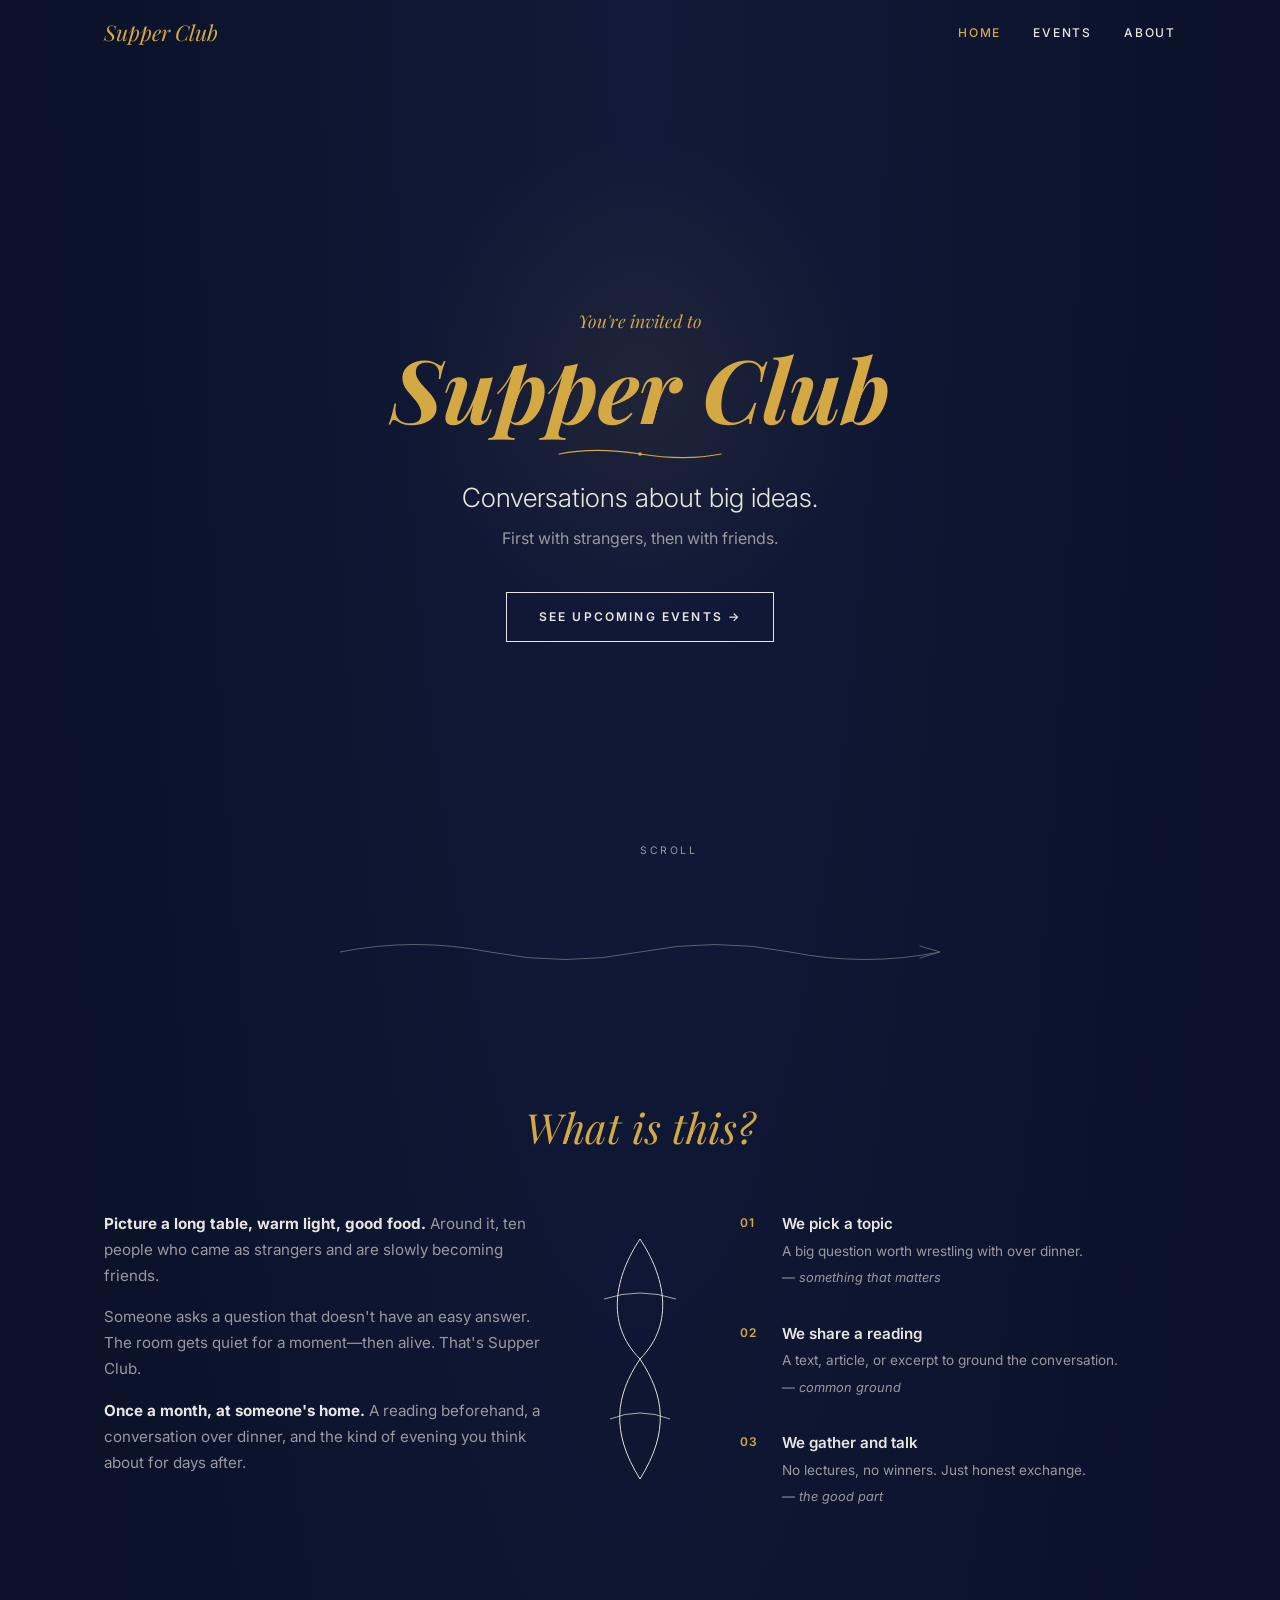
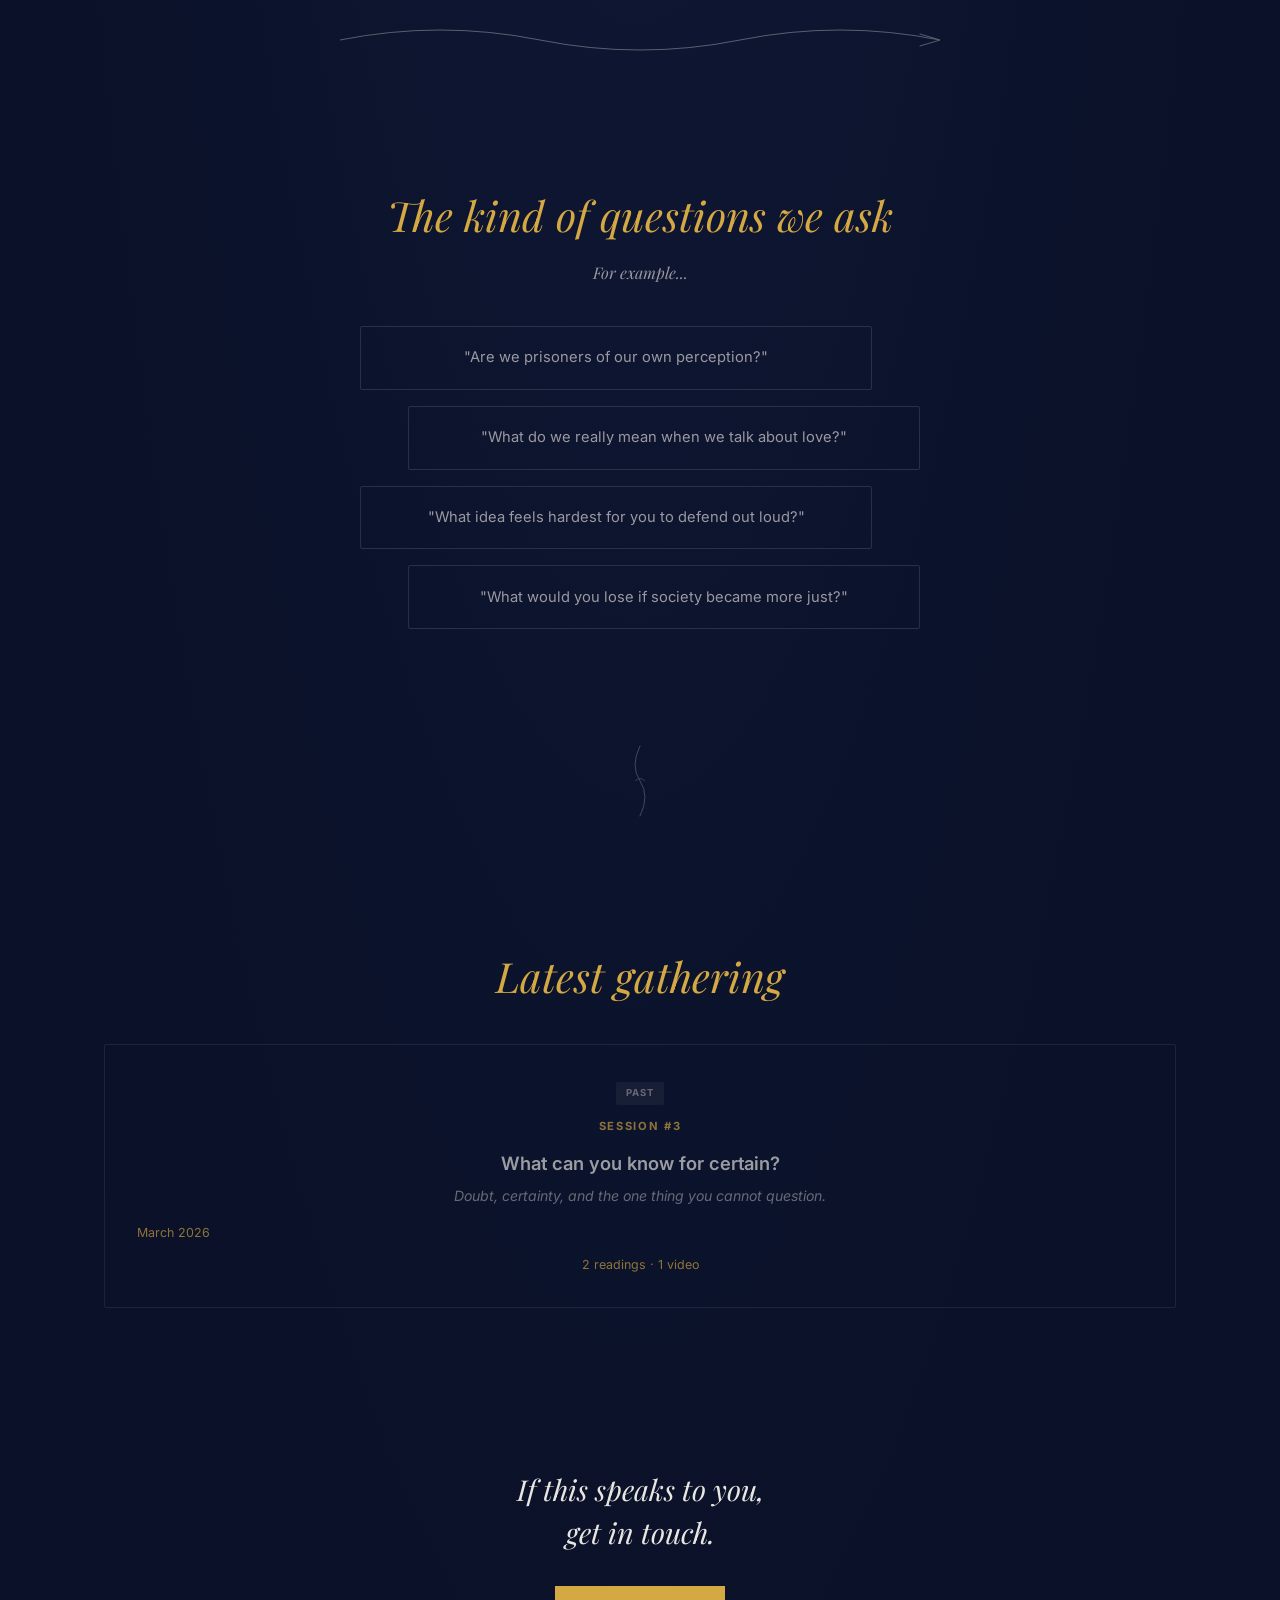
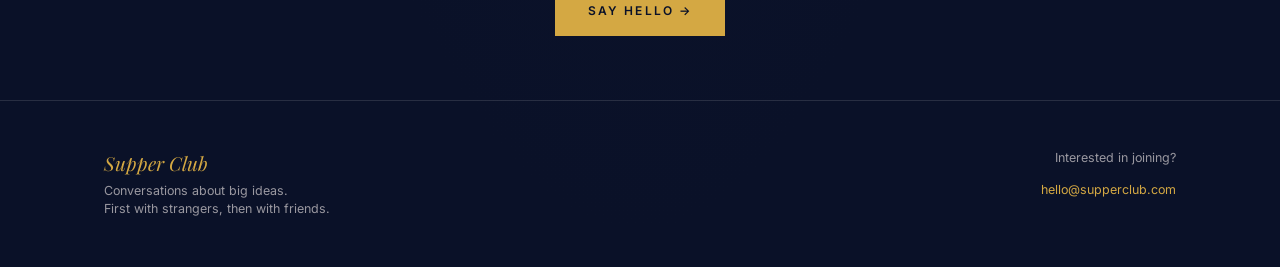
==== commit 2b26a24b: "Session 2 and 3" ====
--- a/index.html
+++ b/index.html
@@ -127,7 +127,7 @@
 
       <div class="question-cards">
         <div class="question-card reveal">"Are we prisoners of our own perception?"</div>
-        <div class="question-card reveal">"Should future generations have political representation today?"</div>
+        <div class="question-card reveal">"What do we really mean when we talk about love?"</div>
         <div class="question-card reveal">"What idea feels hardest for you to defend out loud?"</div>
         <div class="question-card reveal">"What would you lose if society became more just?"</div>
       </div>
@@ -145,20 +145,18 @@
   <!-- ======== Next gathering ======== -->
   <section class="section gathering-section" id="gathering">
     <div class="container text-center">
-      <h2 class="script section-title reveal">Next gathering</h2>
+      <h2 class="script section-title reveal">Latest gathering</h2>
 
       <a href="sessions/session-3.html" class="event-card-link">
-        <div class="event-card upcoming reveal">
-          <span class="status-badge upcoming">Upcoming</span>
+        <div class="event-card past reveal">
+          <span class="status-badge past">Past</span>
           <p class="event-label">Session #3</p>
-          <h3>What is responsible consumption of information, news, and culture?</h3>
-          <p class="event-desc">Attention, algorithms, and what we owe our minds.</p>
+          <h3>What can you know for certain?</h3>
+          <p class="event-desc">Doubt, certainty, and the one thing you cannot question.</p>
           <div class="event-meta">
-            <span>Friday, 20 March 2026</span>
-            <span>7:00 PM</span>
-            <span>TBS</span>
+            <span>March 2026</span>
           </div>
-          <p class="event-readings">2 readings &middot; 1 film</p>
+          <p class="event-readings">2 readings &middot; 1 video</p>
           <span class="hover-arrow">&rarr;</span>
         </div>
       </a>
--- a/css/style.css
+++ b/css/style.css
@@ -864,6 +864,13 @@
   margin-top:.5rem;
 }
 
+/* --- Text embed note --- */
+.text-embed-note{
+  font-size:.78rem;
+  color:var(--text-muted);
+  margin-top:-.25rem;
+}
+
 /* --- YouTube video embed --- */
 .video-embed{
   position:relative;
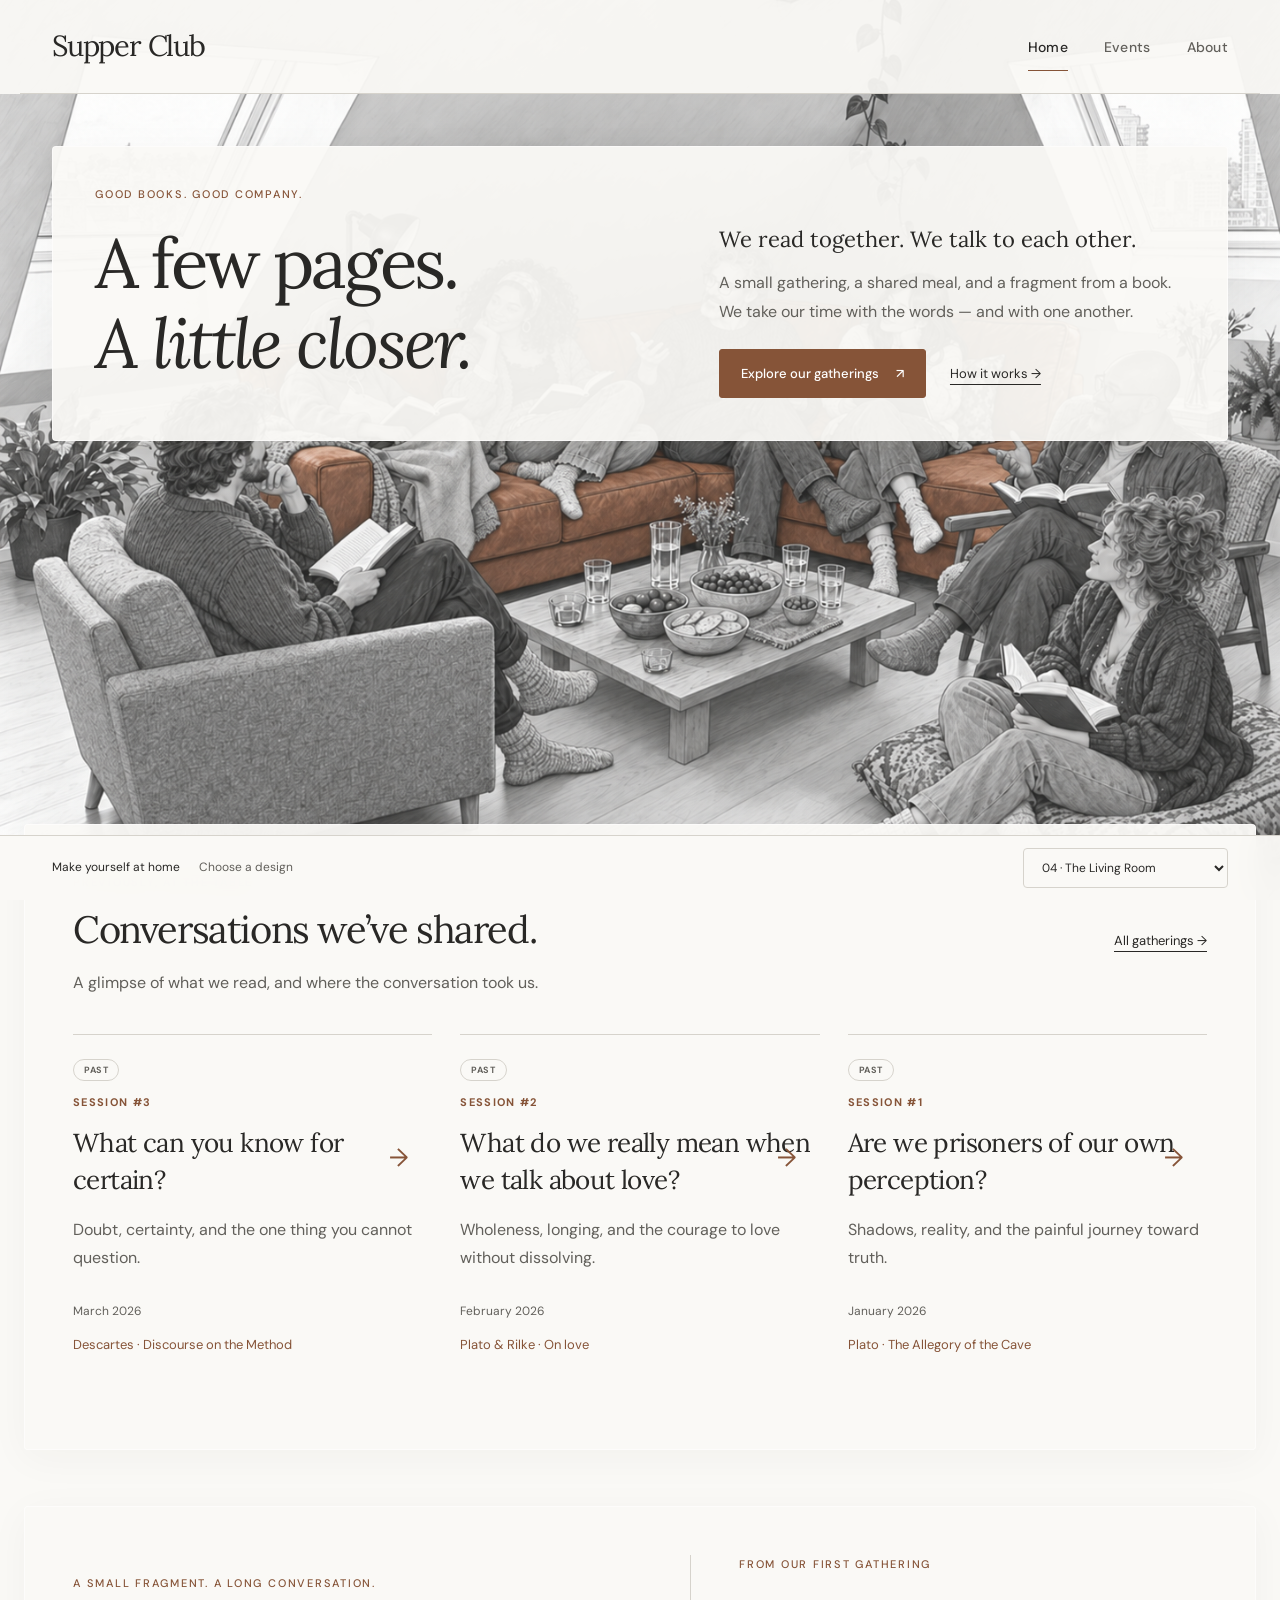
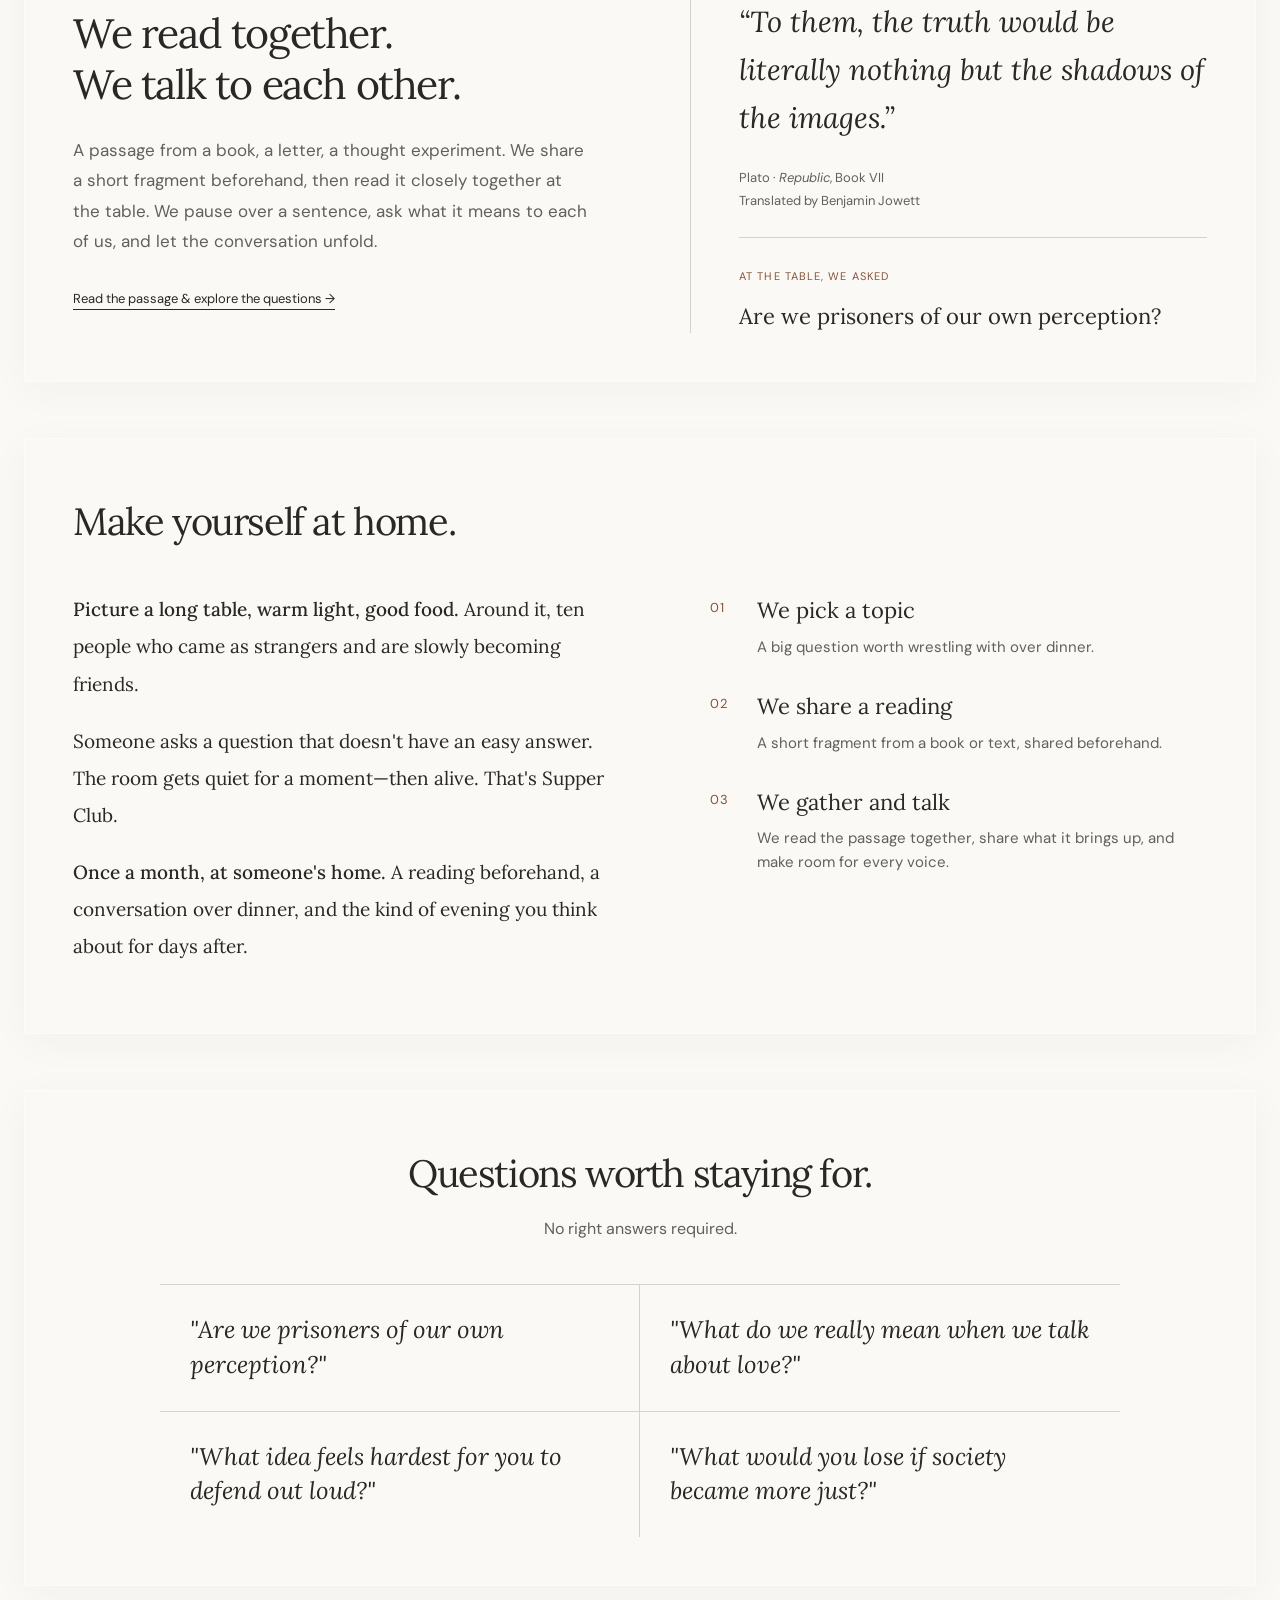
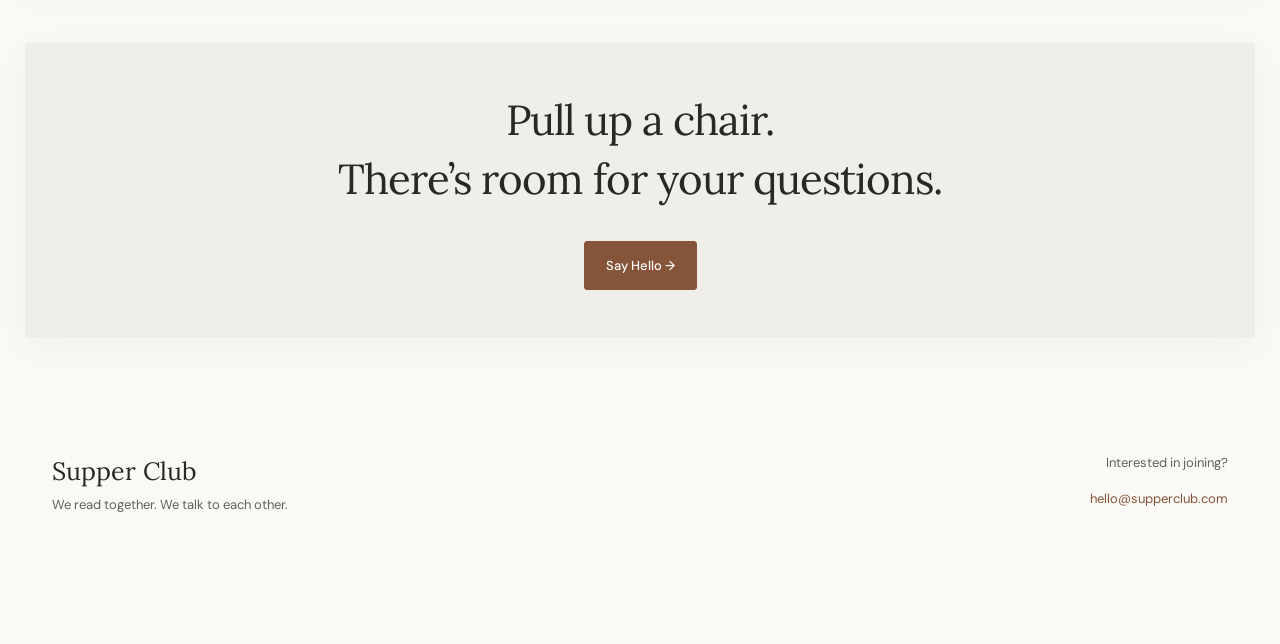
==== commit a0fd1ddd: "design" ====
--- a/index.html
+++ b/index.html
@@ -1,5 +1,5 @@
 <!DOCTYPE html>
-<html lang="en">
+<html lang="en" data-design="living-room">
 <head>
   <meta charset="UTF-8">
   <meta name="viewport" content="width=device-width, initial-scale=1.0">
@@ -11,56 +11,140 @@
   <meta property="og:type" content="website">
   <link rel="preconnect" href="https://fonts.googleapis.com">
   <link rel="preconnect" href="https://fonts.gstatic.com" crossorigin>
-  <link href="https://fonts.googleapis.com/css2?family=Inter:wght@300;400;500;600;700&family=Playfair+Display:ital@0;1&display=swap" rel="stylesheet">
-  <link rel="stylesheet" href="css/style.css">
+  <link href="https://fonts.googleapis.com/css2?family=DM+Sans:wght@400;500;600&family=Lora:ital,wght@0,400;0,500;1,400&family=Inter:wght@300;400;500;600;700&family=Playfair+Display:ital@0;1&display=swap" rel="stylesheet">
+  <link rel="stylesheet" href="css/style.css?v=2">
+  <script src="js/designs.js?v=4"></script>
+  <link rel="stylesheet" href="css/designs.css?v=4">
+  <link rel="stylesheet" href="css/living-room.css?v=2">
 </head>
 <body>
+  <a class="skip-link" href="#main-content">Skip to content</a>
 
   <!-- ======== Navigation ======== -->
   <nav class="nav" id="nav">
     <div class="container">
       <a href="index.html" class="nav-logo">Supper Club</a>
       <ul class="nav-links" id="navLinks">
-        <li><a href="index.html" class="active">Home</a></li>
+        <li><a href="index.html" class="active" aria-current="page">Home</a></li>
         <li><a href="events.html">Events</a></li>
         <li><a href="about.html">About</a></li>
       </ul>
-      <button class="hamburger" id="hamburger" aria-label="Toggle menu">
+      <button class="hamburger" id="hamburger" aria-label="Toggle menu" aria-expanded="false" aria-controls="navLinks">
         <span></span><span></span><span></span>
       </button>
     </div>
   </nav>
+  <main id="main-content">
 
   <!-- ======== Hero ======== -->
   <section class="hero" id="hero">
-    <p class="hero-invite">You're invited to</p>
-    <h1 class="hero-title">Supper Club</h1>
-
-    <!-- Flourish underline -->
-    <svg class="hero-flourish" viewBox="0 0 200 20" fill="none" xmlns="http://www.w3.org/2000/svg" aria-hidden="true">
-      <path d="M10 10 Q50 2, 100 10 T190 10" stroke="#d4a843" stroke-width="1.2" fill="none" stroke-linecap="round"/>
-      <circle cx="100" cy="10" r="2" fill="#d4a843"/>
-    </svg>
-
-    <p class="hero-tagline">Conversations about big ideas.</p>
-    <p class="hero-subtitle">First with strangers, then with friends.</p>
-    <a href="#gathering" class="btn-ghost">See Upcoming Events &rarr;</a>
-
-    <div class="scroll-indicator" id="scrollIndicator">Scroll</div>
-  </section>
-
-  <!-- ======== Divider ======== -->
-  <div class="divider">
-    <svg viewBox="0 0 600 40" fill="none" xmlns="http://www.w3.org/2000/svg" aria-hidden="true">
-      <path d="M0 20 Q75 5, 150 20 T300 20 T450 20 T600 20" stroke="#e8e6e1" stroke-width="1" fill="none" stroke-linecap="round"/>
-      <path d="M580 14 L600 20 L580 26" stroke="#e8e6e1" stroke-width="1" fill="none" stroke-linecap="round"/>
-    </svg>
-  </div>
-
-  <!-- ======== What is this? ======== -->
+    <div class="hero-copy">
+      <p class="eyebrow">Good books. Good company.</p>
+      <h1 class="hero-title">A few pages.<br><em>A little closer.</em></h1>
+      <p class="hero-tagline">We read together. We talk to each other.</p>
+      <p class="hero-subtitle">A small gathering, a shared meal, and a fragment from a book. We take our time with the words — and with one another.</p>
+      <div class="hero-actions"><a href="#gatherings" class="btn">Explore our gatherings <span aria-hidden="true">↗</span></a><a href="about.html" class="text-link">How it works →</a></div>
+    </div>
+    <figure class="living-room-image">
+      <img src="images/reading-together.png" width="1448" height="1086" fetchpriority="high" alt="Illustration of seven people with open books, reading and talking together in a bright living room around a cognac-coloured sofa.">
+      <figcaption><span>A few pages, many perspectives.</span><span>First with strangers. Then with friends.</span></figcaption>
+    </figure>
+    <div class="table-art" aria-hidden="true">
+      <div class="art-caption">A PLACE TO READ, LISTEN &amp; BELONG</div>
+      <svg class="reading-scene" viewBox="0 0 480 480" xmlns="http://www.w3.org/2000/svg">
+        <g fill="none" stroke="currentColor" stroke-width="2.2" stroke-linecap="round" stroke-linejoin="round">
+          <!-- Three readers facing one another across a shared table. -->
+          <path d="M195 228q-5-49 22-65m43 0q30 19 31 65"/>
+          <path d="M213 130q-1-29 25-30 27 1 27 30l-4 24q-8 21-24 18-20-3-23-23z" class="scene-paper"/>
+          <path d="M213 132q-10-38 20-40 28-6 36 27m-53 2q22 0 37-16m-24 68-2 13 12 13 13-15-3-14"/>
+          <path d="M229 138h2m17 0h2m-16 16q6 4 11-1"/>
+          <path d="M197 213l30 16m61-16-31 16"/>
+          <ellipse cx="241" cy="297" rx="178" ry="74" class="scene-table"/>
+          <path d="M78 321l-11 77m331-77 13 77"/>
+          <!-- Left reader, leaning toward the book. -->
+          <path d="M52 333q-8-65 29-97l39 3q26 20 33 54l35 7" class="scene-paper"/>
+          <path d="M72 214q-6-40 20-45 34-4 37 27l-2 28q-8 24-27 18-22-4-28-28z" class="scene-paper"/>
+          <path d="M74 215q-19-10-12-30 4-20 24-23 27-8 39 19m-52 14q22 2 34-19m11 29h2m-14 22q8 3 13-3M75 262l17 39 63 17m-99 22q43 18 81-1"/>
+          <!-- Right reader, speaking with an open hand. -->
+          <path d="M342 319q0-61 28-78l35-5q38 29 30 95" class="scene-paper"/>
+          <path d="M359 203q0-29 27-31 29 0 28 32l-4 26q-11 22-29 13-20-9-22-40z" class="scene-paper"/>
+          <path d="M359 204q-8-18 6-32 20-20 42-2 15 14 5 33m-51-14q17 1 28-15 6 14 24 15m-43 18h2m3 22q7 3 12-2M392 268l-24 27-40-16m-1 0-9-17m10 17-19-5m19 5-13 7m38 51q42 19 76-4"/>
+          <!-- Open books, shared notes, cups and a small candle. -->
+          <path d="M157 279q23-6 46 8 18-12 44-6l-9 41q-20-4-39 7-23-13-45-9z" class="scene-paper"/>
+          <path d="M203 287l-4 42m-31-37 24 7m-26 2 24 7m25-12 19-4m-21 14 18-4"/>
+          <path d="M216 226q17-4 29 4 14-8 30-4l-5 25q-13-3-25 3-13-7-28-4zm29 4v24" class="scene-paper"/>
+          <path d="M320 313l31 7-13 29-32-8z" class="scene-paper"/>
+          <path d="M319 324l20 5m-23 2 18 5"/>
+          <path d="M118 275v13q0 12 18 12m-18-25h23v13m0-11q16-2 12 11-3 5-12 3M290 312v19q11 12 23 0v-19zm23 3q16-3 12 10-3 5-12 3"/>
+          <path d="M287 243v35m-9 0h18m-15-4v-33h12v33m-6-43q-10-10 0-20 10 12 0 20"/>
+          <!-- Speech marks suggest an unhurried exchange. -->
+          <path d="M304 137q0-22 28-22 30 0 30 21 0 21-29 21l-16 12 3-14q-16-3-16-18"/>
+          <path d="M318 134h28m-28 9h19M126 130q-15-8-25 4m26 7-15 5"/>
+        </g>
+      </svg>
+      <p>A passage to share.<br><em>Someone to share it with.</em></p>
+      <span class="art-edition">SMALL READINGS · LONG CONVERSATIONS</span>
+    </div>
+  </section>
+
+  <section class="section home-gatherings" id="gatherings">
+    <div class="container">
+      <div class="section-heading"><div><p class="eyebrow">Previously, at the table</p><h2>Conversations we’ve shared.</h2></div><a class="text-link" href="events.html">All gatherings →</a></div>
+      <p class="section-intro">A glimpse of what we read, and where the conversation took us.</p>
+      <div class="events-list">
+        <a href="sessions/session-3.html" class="event-card-link">
+          <div class="event-card past reveal">
+            <span class="status-badge past">Past</span>
+            <p class="event-label">Session #3</p>
+            <h3>What can you know for certain?</h3>
+            <p class="event-desc">Doubt, certainty, and the one thing you cannot question.</p>
+            <div class="event-meta">
+              <span>March 2026</span>
+            </div>
+            <p class="event-readings">Descartes · Discourse on the Method</p>
+            <span class="hover-arrow">&rarr;</span>
+          </div>
+        </a>
+        <a href="sessions/session-2.html" class="event-card-link">
+          <div class="event-card past reveal">
+            <span class="status-badge past">Past</span>
+            <p class="event-label">Session #2</p>
+            <h3>What do we really mean when we talk about love?</h3>
+            <p class="event-desc">Wholeness, longing, and the courage to love without dissolving.</p>
+            <div class="event-meta">
+              <span>February 2026</span>
+            </div>
+            <p class="event-readings">Plato &amp; Rilke · On love</p>
+            <span class="hover-arrow">&rarr;</span>
+          </div>
+        </a>
+        <a href="sessions/session-1.html" class="event-card-link">
+          <div class="event-card past reveal">
+            <span class="status-badge past">Past</span>
+            <p class="event-label">Session #1</p>
+            <h3>Are we prisoners of our own perception?</h3>
+            <p class="event-desc">Shadows, reality, and the painful journey toward truth.</p>
+            <div class="event-meta">
+              <span>January 2026</span>
+            </div>
+            <p class="event-readings">Plato · The Allegory of the Cave</p>
+            <span class="hover-arrow">&rarr;</span>
+          </div>
+        </a>
+      </div>
+    </div>
+  </section>
+  <section class="section fragment-section">
+    <div class="container fragment-grid">
+      <div><p class="eyebrow">A small fragment. A long conversation.</p><h2>We read together.<br>We talk to each other.</h2><p>A passage from a book, a letter, a thought experiment. We share a short fragment beforehand, then read it closely together at the table. We pause over a sentence, ask what it means to each of us, and let the conversation unfold.</p><a href="sessions/session-1.html" class="text-link">Read the passage &amp; explore the questions →</a></div>
+      <div class="fragment"><p class="eyebrow">From our first gathering</p><blockquote>“To them, the truth would be literally nothing but the shadows of the images.”</blockquote><p class="fragment-source">Plato · <em>Republic</em>, Book VII<br>Translated by Benjamin Jowett</p><div class="fragment-question"><span>At the table, we asked</span><p>Are we prisoners of our own perception?</p></div></div>
+    </div>
+  </section>
+
+  <!-- ======== Make yourself at home. ======== -->
   <section class="section what-section" id="what">
     <div class="container">
-      <h2 class="script section-title text-center reveal">What is this?</h2>
+      <h2 class="script section-title text-center reveal">Make yourself at home.</h2>
 
       <div class="what-grid">
         <!-- Left: evocative description -->
@@ -94,7 +178,7 @@
             <span class="step-num">02</span>
             <div class="step-content">
               <h3>We share a reading</h3>
-              <p>A text, article, or excerpt to ground the conversation.</p>
+              <p>A short fragment from a book or text, shared beforehand.</p>
               <p class="attribution">&mdash; common ground</p>
             </div>
           </div>
@@ -102,7 +186,7 @@
             <span class="step-num">03</span>
             <div class="step-content">
               <h3>We gather and talk</h3>
-              <p>No lectures, no winners. Just honest exchange.</p>
+              <p>We read the passage together, share what it brings up, and make room for every voice.</p>
               <p class="attribution">&mdash; the good part</p>
             </div>
           </div>
@@ -122,8 +206,8 @@
   <!-- ======== Questions ======== -->
   <section class="section questions-section" id="questions">
     <div class="container text-center">
-      <h2 class="script section-title reveal">The kind of questions we ask</h2>
-      <p class="section-subtitle reveal">For example...</p>
+      <h2 class="script section-title reveal">Questions worth staying for.</h2>
+      <p class="section-subtitle reveal">No right answers required.</p>
 
       <div class="question-cards">
         <div class="question-card reveal">"Are we prisoners of our own perception?"</div>
@@ -142,41 +226,22 @@
     </svg>
   </div>
 
-  <!-- ======== Next gathering ======== -->
-  <section class="section gathering-section" id="gathering">
-    <div class="container text-center">
-      <h2 class="script section-title reveal">Latest gathering</h2>
-
-      <a href="sessions/session-3.html" class="event-card-link">
-        <div class="event-card past reveal">
-          <span class="status-badge past">Past</span>
-          <p class="event-label">Session #3</p>
-          <h3>What can you know for certain?</h3>
-          <p class="event-desc">Doubt, certainty, and the one thing you cannot question.</p>
-          <div class="event-meta">
-            <span>March 2026</span>
-          </div>
-          <p class="event-readings">2 readings &middot; 1 video</p>
-          <span class="hover-arrow">&rarr;</span>
-        </div>
-      </a>
-    </div>
-  </section>
-
   <!-- ======== CTA ======== -->
   <section class="cta-section">
     <div class="container text-center reveal">
-      <p class="cta-text">If this speaks to you,<br>get in touch.</p>
+      <p class="cta-text">Pull up a chair.<br>There’s room for your questions.</p>
       <a href="mailto:hello@supperclub.com" class="btn">Say Hello &rarr;</a>
     </div>
   </section>
+
+  </main>
 
   <!-- ======== Footer ======== -->
   <footer class="footer">
     <div class="container">
       <div class="footer-brand">
         <p class="footer-logo">Supper Club</p>
-        <p>Conversations about big ideas.<br>First with strangers, then with friends.</p>
+        <p>We read together. We talk to each other.</p>
       </div>
       <div class="footer-contact">
         <p>Interested in joining?</p>
@@ -185,6 +250,10 @@
     </div>
   </footer>
 
+  <aside class="design-bar" aria-label="Website design">
+    <div class="design-bar-inner"><label for="design-select">Make yourself at home <span>Choose a design</span></label>
+    <select id="design-select" aria-label="Choose website design"></select></div>
+  </aside>
   <script src="js/main.js"></script>
 </body>
 </html>
--- a/css/designs.css
+++ b/css/designs.css
@@ -0,0 +1,149 @@
+/* Shared readable foundations; each design changes palette, typography and composition. */
+:root {
+  --bg:#f7f3e9; --bg-light:#eee8da; --text:#292e27; --text-muted:#565b50;
+  --accent:#753d29; --accent-warm:#925138; --accent-dim:#a27c60; --border:#c9c6b6;
+  --font-body: 'Inter', sans-serif; --font-script:Georgia, 'Times New Roman', serif;
+  --art-bg:#e4e6d4; --art-ink:#46523c; --table:#f6f0d9; --max-w:1200px; --nav-h:88px;
+  color-scheme:light;
+}
+html[data-design="candlelight"] {
+  --bg:#181818; --bg-light:#232323; --text:#f7f7f7; --text-muted:#c6c6c6;
+  --accent:#ededed; --accent-warm:#ffffff; --accent-dim:#999999; --border:#505050;
+  --art-bg:#202020; --art-ink:#eeeeee; --table:#303030; color-scheme:dark;
+}
+html[data-design="salon"] {
+  --bg:#f0f0e8; --bg-light:#e4e5d9; --text:#182f29; --text-muted:#465a51;
+  --accent:#254b3f; --accent-warm:#386a58; --accent-dim:#698572; --border:#adb9a9;
+  --art-bg:#d9ec80; --art-ink:#254b3f; --table:#eaf2b9; --font-script:'Inter',sans-serif;
+}
+body {background:var(--bg);font-size:18px;line-height:1.75;padding-bottom:84px;overflow-x:visible}
+::selection{background:var(--accent);color:var(--bg)}
+.container {padding-inline:32px}
+.section {padding:80px 0}
+.reveal,.reveal.visible{opacity:1;transform:none;transition:none}
+.script{font-style:normal;color:var(--text)}
+.nav,.nav.scrolled{position:relative;background:var(--bg);border-bottom:1px solid var(--border);backdrop-filter:none}
+.nav-logo{font-size:27px;font-style:normal;color:var(--text);font-weight:600;letter-spacing:-1px}
+.nav-links a{font-size:13px;text-transform:none;letter-spacing:.02em;padding:14px 0}
+.nav-links a.active{border-bottom:2px solid var(--accent)}
+.hero{min-height:0;max-width:var(--max-w);margin:auto;display:grid;grid-template-columns:1.15fr 1fr;gap:70px;text-align:left;align-items:center;padding:76px 32px 84px}
+.hero::before{display:none}
+.hero-title{font-family:var(--font-script);font-style:normal;font-weight:400;font-size:clamp(48px,5.2vw,72px);line-height:1.04;letter-spacing:-3px;color:var(--text);margin:24px 0;animation:none}
+.hero-title em{font-weight:400;color:var(--accent)}
+.eyebrow,.art-caption,.art-edition{font-size:11px;letter-spacing:.13em;font-weight:600;text-transform:uppercase}
+.eyebrow{color:var(--accent)}
+.hero-tagline{font-size:19px;font-weight:400;line-height:1.6;animation:none;margin-bottom:16px}
+.hero-subtitle{font-size:16px;max-width:36ch;margin-bottom:28px;animation:none}
+.hero-actions{display:flex;flex-wrap:wrap;gap:20px;align-items:center}
+.btn,.btn-ghost{font-size:13px;text-transform:none;letter-spacing:0;padding:13px 21px;font-weight:500}
+.btn span{margin-left:14px}
+.text-link{font-size:14px;text-decoration:underline;text-underline-offset:5px}
+.table-art{background:var(--art-bg);color:var(--art-ink);padding:25px 24px 23px;text-align:center;position:relative}
+.table-art svg{width:100%;max-width:370px;margin:0 auto}
+.table-art .table-fill{fill:var(--table)}
+.table-art .flame{fill:var(--accent)}
+.table-art p{font-family:var(--font-script);font-size:28px;line-height:1.25;margin:-6px 0 24px}
+.art-edition{font-size:9px}
+.divider,.wisp,.what-illustration,.step-content .attribution{display:none}
+.what-section{border-top:1px solid var(--border)}
+.what-section .section-title,.questions-section .section-title,.gathering-section .section-title{font-size:clamp(30px,3.3vw,44px);font-weight:400;letter-spacing:-1px;margin-bottom:36px;text-align:left}
+.what-grid{grid-template-columns:1.1fr 1fr;gap:90px}
+.what-description p{font-size:18px;line-height:1.85;margin-bottom:20px;color:var(--text)}
+.what-steps{gap:24px}.step{gap:22px}.step-num{font-size:13px;border-top:1px solid var(--accent);padding-top:7px}
+.step-content h3{font-size:18px;font-weight:500}.step-content p{font-size:16px}
+.questions-section{background:var(--bg-light);border-block:1px solid var(--border)}
+.questions-section .section-title{text-align:center;margin-bottom:8px}
+.questions-section .section-subtitle{font-family:var(--font-body);font-style:normal;font-size:16px}
+.question-cards{display:grid;grid-template-columns:1fr 1fr;max-width:960px;gap:0;text-align:left}
+.question-card,.question-card:nth-child(n){margin:0;padding:24px 30px;border:0;border-top:1px solid var(--border);border-radius:0;color:var(--text);font-family:var(--font-script);font-size:25px;line-height:1.45}
+.question-card:nth-child(odd){border-right:1px solid var(--border)}
+.event-card,.event-card.past,.event-card.past:hover{opacity:1;background:var(--bg-light);text-align:left;padding:32px 60px 32px 32px;border-color:var(--border)}
+.event-card h3{font-family:var(--font-script);font-size:30px;font-weight:400;line-height:1.3;max-width:30ch}
+.event-card .event-desc{font-size:16px;font-style:normal;margin:12px 0}
+.event-label,.event-meta,.event-readings{font-size:13px}.status-badge{font-size:10px}
+.event-card-link .event-card .hover-arrow{opacity:1!important;font-size:25px!important}
+.gathering-section .event-card-link{max-width:900px;margin:auto}
+.cta-section{padding:64px 0 72px;border-top:1px solid var(--border)}
+.cta-section .cta-text{font-size:40px;font-style:normal;line-height:1.2}
+.footer{padding:40px 0}.footer-brand .footer-logo{font-size:24px;font-style:normal}.footer-brand p,.footer-contact p,.footer-contact a{font-size:13px}
+.page-header{padding:64px 0 0}.page-header h1{font-size:64px;font-weight:400;letter-spacing:-2px}
+.events-list{max-width:900px;gap:20px}
+.session-header{padding:64px 24px 48px;border-bottom:1px solid var(--border)}
+.session-header h1{font-family:var(--font-script);font-size:clamp(36px,5vw,62px);font-weight:400;line-height:1.12;max-width:850px;letter-spacing:-1.5px;margin-bottom:22px}
+.session-header .session-desc{font-family:var(--font-body);font-style:normal;font-size:18px}
+.session-header .session-label,.session-header .session-meta{font-size:13px}
+.about-content,.session-body{max-width:760px}
+.about-content>div,.session-body>div{margin-bottom:48px}
+.about-content h2,.session-body h2{font-family:var(--font-script);font-size:29px;font-weight:400;line-height:1.3;margin-bottom:20px}
+.about-content p,.session-body p,.discussion-questions li,.takeaways li,.timeline-desc{font-size:18px;line-height:1.85;color:var(--text)}
+.reading-card{background:var(--bg-light);padding:24px}.reading-card .reading-type{font-size:11px}.reading-card .reading-title{font-size:19px}.reading-card .reading-author{font-size:15px}
+.text-embed{background:var(--bg-light);padding:28px 30px}.text-embed p{font-family:Georgia,serif;font-size:21px;font-style:normal;line-height:1.8;opacity:1}.text-embed cite{font-size:13px}
+.discussion-questions{counter-reset:questions}.discussion-questions li{border:0;border-bottom:1px solid var(--border);padding:16px 0}.discussion-questions li::before{counter-increment:questions;content:counter(questions,decimal-leading-zero) ' / ';color:var(--accent);font-size:13px;font-weight:600}
+.further-reading a{font-size:17px;text-decoration:underline;text-underline-offset:4px}.session-nav{max-width:696px}.session-nav a{font-size:12px;letter-spacing:.05em}
+.format-timeline{max-width:none;margin-bottom:24px}.timeline-time{font-size:13px;min-width:70px}
+.reading-outline{background:var(--bg-light);border:1px solid var(--border);padding:16px 22px;margin-bottom:42px;font-size:15px}.reading-outline summary{cursor:pointer;font-weight:600}.reading-outline ul{padding-top:16px}.reading-outline a{display:block;padding:5px 0;text-decoration:underline;text-underline-offset:3px}
+h2{scroll-margin-top:24px}.skip-link{position:absolute;left:16px;top:-100px;z-index:500;background:var(--text);color:var(--bg);padding:10px 20px}.skip-link:focus{top:12px}
+.design-bar{position:fixed;bottom:0;left:0;right:0;z-index:200;background:var(--bg);border-top:1px solid var(--border)}
+.design-bar-inner{max-width:var(--max-w);margin:auto;display:flex;align-items:center;justify-content:space-between;padding:12px 32px;gap:16px}
+.design-bar label{font-size:13px;font-weight:500}.design-bar label span{font-weight:400;color:var(--text-muted);margin-left:16px}.design-bar select{font:inherit;font-size:14px;padding:10px 36px 10px 14px;border:1px solid var(--border);background:var(--bg-light);color:var(--text);border-radius:4px;cursor:pointer;max-width:100%}
+/* Candlelight: a centered invitation with a tall, arched illustration. */
+[data-design="candlelight"] .hero{grid-template-columns:1.1fr .9fr;text-align:center;gap:80px;padding-block:64px}
+[data-design="candlelight"] .hero-subtitle{margin-inline:auto}
+[data-design="candlelight"] .hero-actions{justify-content:center}
+[data-design="candlelight"] .table-art{border-radius:220px 220px 0 0;padding-top:56px;border:1px solid var(--border)}
+[data-design="candlelight"] .art-caption{font-size:9px}
+[data-design="candlelight"] .hero-title{font-family:'Playfair Display',Georgia,serif;font-size:clamp(45px,4.5vw,64px);letter-spacing:-2px;line-height:1.13}
+[data-design="candlelight"] .question-card{font-style:italic}
+/* Salon: oversized sans-serif, rounded illustration, horizontal process cards. */
+[data-design="salon"] .hero-title{font-size:clamp(44px,4.9vw,68px);font-weight:600;letter-spacing:-4px}
+[data-design="salon"] .hero-title em{font-style:normal;font-weight:600;text-decoration:underline;text-decoration-color:#9bb752;text-decoration-thickness:5px;text-underline-offset:8px}
+[data-design="salon"] .table-art{border-radius:50% 50% 20px 20px}
+[data-design="salon"] .table-art p{font-size:25px;font-weight:500;letter-spacing:-1px}
+[data-design="salon"] .btn{border-radius:30px}
+[data-design="salon"] .what-grid{grid-template-columns:1fr;gap:30px}
+[data-design="salon"] .what-description{max-width:780px}
+[data-design="salon"] .what-steps{display:grid;grid-template-columns:repeat(3,1fr);gap:32px}
+[data-design="salon"] .question-card{font-size:22px;font-weight:500;letter-spacing:-.5px}
+[data-design="salon"] .event-card{border-radius:16px}
+@media(min-width:1500px){.hero{padding-block:100px}}
+@media(max-width:900px){.hero,[data-design="candlelight"] .hero{gap:32px}.hero-title,[data-design="salon"] .hero-title{letter-spacing:-2px;font-size:48px}.what-grid{gap:40px}.hero-actions{gap:16px}.table-art{padding-inline:12px}.art-caption{font-size:9px}}
+@media(max-width:640px){
+ :root{--nav-h:76px}.container{padding-inline:24px}.section{padding:52px 0}
+ .nav .container{position:relative}.nav-logo{font-size:25px}.hamburger{padding:12px;z-index:2}
+ .nav-links{display:none;position:absolute;inset:50px 0 auto;transform:none;background:var(--bg);border-bottom:1px solid var(--border);padding:26px;gap:18px;align-items:stretch;box-shadow:0 12px 16px #0001}
+ .nav-links.open{display:flex}.nav-links a{display:block}.nav-links a.active{border:0;text-decoration:underline;text-underline-offset:6px}
+ .hero,[data-design="candlelight"] .hero{grid-template-columns:1fr;padding:46px 24px 52px;gap:40px}
+ .hero-title,[data-design="salon"] .hero-title,[data-design="candlelight"] .hero-title{font-size:clamp(40px,10.7vw,60px);letter-spacing:-2px}
+ .hero-tagline{font-size:18px}.table-art{max-width:440px;width:100%;margin:auto}.table-art svg{max-width:310px}
+ .what-grid{grid-template-columns:1fr;gap:28px}[data-design="salon"] .what-steps{grid-template-columns:1fr}
+ .question-cards{grid-template-columns:1fr}.question-card:nth-child(n){border-right:0;padding:22px 0;font-size:24px}
+ .event-card{padding:24px 42px 24px 24px}.event-card h3{font-size:27px}.page-header{padding-top:42px}.page-header h1{font-size:48px}
+ .session-header{padding:42px 0 32px}.session-body p,.about-content p{font-size:17px}.text-embed{padding:20px}.text-embed p{font-size:20px}
+ .design-bar-inner{padding:10px 16px;gap:8px}.design-bar label{font-size:11px;max-width:110px;line-height:1.5}.design-bar label span{display:none}.design-bar select{font-size:13px;padding:10px;max-width:190px}
+ .session-nav{padding-inline:24px}.timeline-item{gap:10px}.timeline-desc{font-size:16px}
+}
+@media(prefers-reduced-motion:reduce){html{scroll-behavior:auto}*,*::before,*::after{animation:none!important;transition:none!important}}
+@media print{.nav,.design-bar,.footer,.skip-link,.hero-actions{display:none}body{padding:0;background:white;color:black}.reveal{opacity:1}.section{padding:20px 0}.session-header{padding:20px 0}.session-body{max-width:none}}
+.home-gatherings{border-top:1px solid var(--border)}
+.section-heading{display:flex;justify-content:space-between;align-items:end;gap:24px}
+.section-heading h2,.fragment-grid h2{font-family:var(--font-script);font-size:clamp(30px,3.1vw,42px);font-weight:400;line-height:1.2;letter-spacing:-1px;margin-top:14px}
+.section-heading>.text-link{flex-shrink:0}.section-intro{color:var(--text-muted);font-size:17px;margin:20px 0 32px}
+.home-gatherings .events-list{max-width:none;display:grid;grid-template-columns:repeat(3,1fr);gap:20px}
+.home-gatherings .event-card{height:100%;padding:28px 25px 52px;display:flex;flex-direction:column;align-items:start}
+.home-gatherings .event-card h3{font-size:27px}.home-gatherings .event-desc{font-size:15px}.home-gatherings .event-meta{margin-top:auto;padding-top:16px}.home-gatherings .event-readings{font-size:12px;max-width:25ch}
+.home-gatherings .event-card .hover-arrow{top:auto;bottom:16px;transform:none}
+.fragment-section{background:var(--bg-light);border-block:1px solid var(--border)}
+.fragment-grid{display:grid;grid-template-columns:1fr 1fr;gap:90px;align-items:center}.fragment-grid h2{font-size:44px;margin-bottom:24px}.fragment-grid>div>p:not(.eyebrow){font-size:17px;color:var(--text-muted);margin-bottom:24px}
+.fragment{border-left:1px solid var(--accent-dim);padding-left:40px}.fragment blockquote{font-family:Georgia,serif;font-size:30px;line-height:1.5;margin:24px 0}.fragment .fragment-source{font-size:13px!important}.fragment-question{border-top:1px solid var(--border);padding-top:20px}.fragment-question span{font-size:11px;letter-spacing:.1em;text-transform:uppercase;color:var(--accent)}.fragment-question p{font-family:var(--font-script);font-size:23px;margin-top:10px}
+@media(max-width:900px){.home-gatherings .events-list{grid-template-columns:1fr}.home-gatherings .event-card h3{max-width:none}.fragment-grid{gap:36px}}
+@media(max-width:640px){.section-heading{display:block}.section-heading>.text-link{display:inline-block;margin-top:20px}.fragment-grid{grid-template-columns:1fr;gap:36px}.fragment-grid h2{font-size:36px}.fragment{padding-left:22px}.fragment blockquote{font-size:26px}}
+
+/* Monochrome Candlelight: warmth comes from people, books and soft shapes. */
+[data-design="candlelight"] .status-badge{background:#ffffff0d}
+[data-design="candlelight"] .text-embed{background:var(--bg-light)}
+[data-design="candlelight"] .table-art{border-color:#444;box-shadow:inset 0 0 80px #ffffff03}
+[data-design="candlelight"] .hero-title em{color:var(--text)}
+.reading-scene{overflow:visible}
+.reading-scene .scene-paper{fill:var(--art-bg)}
+.reading-scene .scene-table{fill:var(--table)}
+.reading-scene .scene-ink{fill:var(--art-ink)}
--- a/css/living-room.css
+++ b/css/living-room.css
@@ -0,0 +1,173 @@
+/* The Living Room: paper, graphite and a single leather-brown accent.
+   Scoped to one design so earlier directions remain available for comparison. */
+.living-room-image{display:none}
+html[data-design="living-room"]{
+  --bg:#faf9f6;--bg-light:#efeeea;--text:#292826;--text-muted:#62605b;
+  --accent:#865438;--accent-warm:#6c4029;--accent-dim:#b08d75;--border:#d6d3cc;
+  --font-body:'DM Sans',Arial,sans-serif;--font-script:'Lora',Georgia,serif;
+  --max-w:1240px;--nav-h:94px;color-scheme:light;
+}
+[data-design="living-room"] body{background:var(--bg);line-height:1.8}
+[data-design="living-room"] .nav{border:0;background:transparent}
+[data-design="living-room"] .nav .container{height:100%;border-bottom:1px solid var(--border)}
+[data-design="living-room"] .nav-logo{font-weight:400;font-size:29px;letter-spacing:-1.2px}
+[data-design="living-room"] .nav-links{gap:36px}
+[data-design="living-room"] .nav-links a{font-size:14px;color:var(--text-muted)}
+[data-design="living-room"] .nav-links a.active{color:var(--text);border-bottom:1px solid var(--accent)}
+[data-design="living-room"] .hero{display:block;padding:66px 32px 0;text-align:left;max-width:var(--max-w)}
+[data-design="living-room"] .hero-copy{display:grid;grid-template-columns:1.15fr 1fr;column-gap:88px;align-items:start;padding-bottom:42px}
+[data-design="living-room"] .eyebrow{font-size:11px;letter-spacing:.16em;font-weight:500;color:var(--accent)}
+[data-design="living-room"] .hero-copy>.eyebrow{grid-column:1;grid-row:1;margin-bottom:18px}
+[data-design="living-room"] .hero-title{grid-column:1;grid-row:2/5;font-family:var(--font-script);font-weight:400;font-size:clamp(46px,5.4vw,70px);line-height:1.16;letter-spacing:-2.7px;margin:0}
+[data-design="living-room"] .hero-title em{color:var(--text);font-weight:400}
+[data-design="living-room"] .hero-tagline{grid-column:2;grid-row:2;font-family:var(--font-script);font-size:22px;line-height:1.5;margin:0 0 12px}
+[data-design="living-room"] .hero-subtitle{grid-column:2;grid-row:3;font-size:16px;line-height:1.85;max-width:46ch;margin:0 0 22px}
+[data-design="living-room"] .hero-actions{grid-column:2;grid-row:4;gap:24px}
+[data-design="living-room"] .btn{background:var(--accent);border-color:var(--accent);color:#fff;padding:12px 21px;border-radius:3px;font-size:13px}
+[data-design="living-room"] .btn:hover{background:var(--accent-warm);border-color:var(--accent-warm);color:#fff}
+[data-design="living-room"] .text-link{font-size:13px;text-decoration-thickness:1px;text-underline-offset:6px}
+[data-design="living-room"] .table-art{display:none}
+[data-design="living-room"] .living-room-image{display:block;margin:0}
+[data-design="living-room"] .living-room-image img{width:100%;height:auto;aspect-ratio:1448/1086;border-radius:3px}
+[data-design="living-room"] .living-room-image figcaption{display:flex;justify-content:space-between;gap:20px;padding:15px 0;font-size:12px;color:var(--text-muted);border-bottom:1px solid var(--border)}
+[data-design="living-room"] .section{padding:82px 0}
+[data-design="living-room"] .home-gatherings{border:0}
+[data-design="living-room"] .section-heading h2,[data-design="living-room"] .section-title{font-size:38px;letter-spacing:-1.4px;font-weight:400}
+[data-design="living-room"] .section-intro{font-size:16px;margin:17px 0 36px}
+[data-design="living-room"] .events-list{max-width:960px;gap:0}
+[data-design="living-room"] .home-gatherings .events-list{max-width:none;gap:28px}
+[data-design="living-room"] .event-card{background:transparent;border:0;border-top:1px solid var(--border);border-radius:0;padding:30px 40px 32px 0}
+[data-design="living-room"] .home-gatherings .event-card{padding:24px 8px 44px 0}
+[data-design="living-room"] .event-card h3{font-size:30px;line-height:1.4;letter-spacing:-.6px}
+[data-design="living-room"] .home-gatherings .event-card h3{font-size:26px}
+[data-design="living-room"] .event-card .event-desc{font-size:16px;line-height:1.8}
+[data-design="living-room"] .event-label{font-size:11px;letter-spacing:.12em}
+[data-design="living-room"] .status-badge{background:transparent;border:1px solid var(--border);border-radius:20px;padding:2px 10px;font-size:9px;letter-spacing:.06em;color:var(--text-muted)}
+[data-design="living-room"] .event-card .event-meta{color:var(--text-muted);font-size:12px}
+[data-design="living-room"] .event-readings{color:var(--accent);font-size:13px}
+[data-design="living-room"] a.event-card-link:hover .event-card{transform:none;border-color:var(--accent)}
+[data-design="living-room"] a.event-card-link:hover h3{text-decoration:underline;text-decoration-thickness:1px;text-underline-offset:5px}
+[data-design="living-room"] .fragment-section{background:#eeede9;border:0}
+[data-design="living-room"] .fragment-grid{gap:100px}
+[data-design="living-room"] .fragment-grid h2{font-size:41px;line-height:1.25;letter-spacing:-1.4px}
+[data-design="living-room"] .fragment{border-left:1px solid var(--border);padding-left:48px}
+[data-design="living-room"] .fragment blockquote{font-family:var(--font-script);font-size:29px;line-height:1.65;font-style:italic}
+[data-design="living-room"] .fragment-question p{font-size:22px;line-height:1.5}
+[data-design="living-room"] .what-section{border:0}
+[data-design="living-room"] .what-description p{font-family:var(--font-script);font-size:19px;font-weight:400;line-height:1.95}
+[data-design="living-room"] .what-description strong{font-weight:500}
+[data-design="living-room"] .what-steps{gap:28px}
+[data-design="living-room"] .step-content h3{font-family:var(--font-script);font-size:22px;font-weight:400}
+[data-design="living-room"] .step-content p{font-size:15px}
+[data-design="living-room"] .step-num{font-weight:400;border:0;padding-top:5px}
+[data-design="living-room"] .questions-section{background:transparent;border-block:1px solid var(--border)}
+[data-design="living-room"] .question-card{font-size:24px;padding-block:28px;font-style:italic}
+[data-design="living-room"] .cta-section{border:0;padding:88px 24px;background:var(--bg-light)}
+[data-design="living-room"] .cta-section .cta-text{font-size:42px;letter-spacing:-1px;line-height:1.4}
+[data-design="living-room"] .footer{border-top:0;padding:46px 0}
+[data-design="living-room"] .footer-brand .footer-logo{font-size:25px;color:var(--text)}
+[data-design="living-room"] .page-header{padding:64px 0 12px}
+[data-design="living-room"] .page-header h1{font-size:64px;letter-spacing:-2px}
+[data-design="living-room"] .session-header{padding:66px 0 46px;background:var(--bg-light);border:0}
+[data-design="living-room"] .session-header h1{font-family:var(--font-script);font-size:clamp(38px,4.5vw,60px);line-height:1.22;letter-spacing:-1.8px;margin-top:12px}
+[data-design="living-room"] .session-header .session-desc{font-size:17px;max-width:52ch;margin:0 auto 20px}
+[data-design="living-room"] .about-content,[data-design="living-room"] .session-body{max-width:780px}
+[data-design="living-room"] .about-content p,[data-design="living-room"] .session-body>div>p,[data-design="living-room"] .discussion-questions li,[data-design="living-room"] .takeaways li{font-family:var(--font-script);font-size:19px;line-height:1.9}
+[data-design="living-room"] .session-body h2,[data-design="living-room"] .about-content h2{font-size:30px;letter-spacing:-.7px}
+[data-design="living-room"] .text-embed{background:#f0efeb;border-left:2px solid var(--accent);padding:30px 36px}
+[data-design="living-room"] .text-embed p{font-family:var(--font-script);font-size:20px;line-height:1.95}
+[data-design="living-room"] .reading-card{background:transparent;border-width:0 0 1px;padding:20px 0;border-radius:0}
+[data-design="living-room"] .reading-card .reading-title{font-family:var(--font-script);font-weight:500;font-size:21px}
+[data-design="living-room"] .reading-outline{background:transparent;border-width:1px 0;padding:17px 0}
+[data-design="living-room"] .design-bar{background:#faf9f6f5;backdrop-filter:blur(12px)}
+[data-design="living-room"] .design-bar select{background:transparent;border-color:var(--border);font-size:12px}
+[data-design="living-room"] .design-bar label{font-size:12px;font-weight:400}
+@media(max-width:900px){
+ [data-design="living-room"] .hero-copy{column-gap:40px}
+ [data-design="living-room"] .hero-title{font-size:52px}
+ [data-design="living-room"] .hero-tagline{font-size:20px}
+ [data-design="living-room"] .fragment-grid{gap:40px}
+ [data-design="living-room"] .fragment{padding-left:30px}
+}
+@media(max-width:640px){
+ [data-design="living-room"] .nav{height:78px}
+ [data-design="living-room"] .nav .container{margin-inline:24px;padding-inline:0;width:calc(100% - 48px)}
+ [data-design="living-room"] .nav-links{background:var(--bg);gap:12px}
+ [data-design="living-room"] .hero{padding:40px 24px 0}
+ [data-design="living-room"] .hero-copy{display:block;padding-bottom:30px}
+ [data-design="living-room"] .hero-title{font-size:clamp(42px,11vw,64px);letter-spacing:-1.8px;margin-bottom:24px}
+ [data-design="living-room"] .hero-tagline{font-size:20px;margin-bottom:12px}
+ [data-design="living-room"] .hero-subtitle{font-size:16px;margin-bottom:22px}
+ [data-design="living-room"] .hero-actions{gap:18px}
+ [data-design="living-room"] .living-room-image{margin-inline:-24px}
+ [data-design="living-room"] .living-room-image img{border-radius:0}
+ [data-design="living-room"] .living-room-image figcaption{margin-inline:24px;display:block;font-size:11px;padding-block:12px}
+ [data-design="living-room"] .living-room-image figcaption span{display:block}
+ [data-design="living-room"] .section{padding-block:50px}
+ [data-design="living-room"] .section-heading h2,[data-design="living-room"] .section-title{font-size:32px}
+ [data-design="living-room"] .home-gatherings .events-list{gap:8px}
+ [data-design="living-room"] .fragment-grid h2{font-size:33px}
+ [data-design="living-room"] .fragment{padding-left:22px}
+ [data-design="living-room"] .fragment blockquote{font-size:25px}
+ [data-design="living-room"] .cta-section{padding-block:56px}
+ [data-design="living-room"] .cta-section .cta-text{font-size:33px}
+ [data-design="living-room"] .about-content p,[data-design="living-room"] .session-body>div>p,[data-design="living-room"] .discussion-questions li,[data-design="living-room"] .takeaways li{font-size:18px}
+ [data-design="living-room"] .text-embed{padding:22px}
+ [data-design="living-room"] .text-embed p{font-size:19px}
+ [data-design="living-room"] .session-header{padding:44px 0 32px}
+ [data-design="living-room"] .design-bar select{max-width:180px}
+}
+
+/* A continuous room behind every page, with paper panels for comfortable reading. */
+[data-design="living-room"] body{position:relative;isolation:isolate;background:var(--bg)}
+[data-design="living-room"] body::before{
+ content:"";position:fixed;inset:0;z-index:-1;pointer-events:none;
+ background:linear-gradient(#faf9f626,#faf9f626),url('../images/reading-together.png') center center / cover no-repeat;
+}
+[data-design="living-room"] .nav{background:#faf9f6ed}
+[data-design="living-room"] .hero{min-height:78vh;padding-top:52px;padding-bottom:100px}
+[data-design="living-room"] .hero-copy{
+ background:#faf9f6f0;padding:38px 42px 42px;border:1px solid #ffffff80;
+ border-radius:4px;box-shadow:0 8px 40px #2928260a;
+}
+[data-design="living-room"] .living-room-image{display:none}
+[data-design="living-room"] main>.section,
+[data-design="living-room"] .fragment-section,
+[data-design="living-room"] .questions-section,
+[data-design="living-room"] .cta-section,
+[data-design="living-room"] .page-header,
+[data-design="living-room"] .session-header{background:transparent;border:0;padding:28px 24px}
+[data-design="living-room"] main>.section>.container,
+[data-design="living-room"] .cta-section>.container,
+[data-design="living-room"] .page-header>.container,
+[data-design="living-room"] .session-header>.container{
+ background:#faf9f6f2;padding:48px;border:1px solid #ffffff80;border-radius:4px;
+ box-shadow:0 8px 40px #2928260a;
+}
+[data-design="living-room"] .fragment-section>.container,
+[data-design="living-room"] .cta-section>.container{background:#efeeeaf5}
+[data-design="living-room"] .page-header{padding-top:48px}
+[data-design="living-room"] .session-header{padding-top:48px}
+[data-design="living-room"] .footer{margin-top:40px;background:#faf9f6f2}
+[data-design="living-room"] .design-bar{background:#faf9f6f5}
+@media(max-width:640px){
+ [data-design="living-room"] body::before{background-position:52% center}
+ [data-design="living-room"] .hero{min-height:85svh;padding:28px 16px 100px}
+ [data-design="living-room"] .hero-copy{padding:28px 24px;background:#faf9f6f2}
+ [data-design="living-room"] main>.section,
+ [data-design="living-room"] .cta-section,
+ [data-design="living-room"] .page-header,
+ [data-design="living-room"] .session-header{padding:16px}
+ [data-design="living-room"] main>.section>.container,
+ [data-design="living-room"] .cta-section>.container,
+ [data-design="living-room"] .page-header>.container,
+ [data-design="living-room"] .session-header>.container{padding:30px 24px}
+ [data-design="living-room"] .hero-title{font-size:clamp(36px,9.7vw,60px)}
+}
+@media print{
+ [data-design="living-room"] body::before{display:none}
+ [data-design="living-room"] .hero{min-height:0;padding:24px 0}
+ [data-design="living-room"] .hero-copy,
+ [data-design="living-room"] main>.section>.container,
+ [data-design="living-room"] .session-header>.container{background:white;box-shadow:none;border:0}
+}
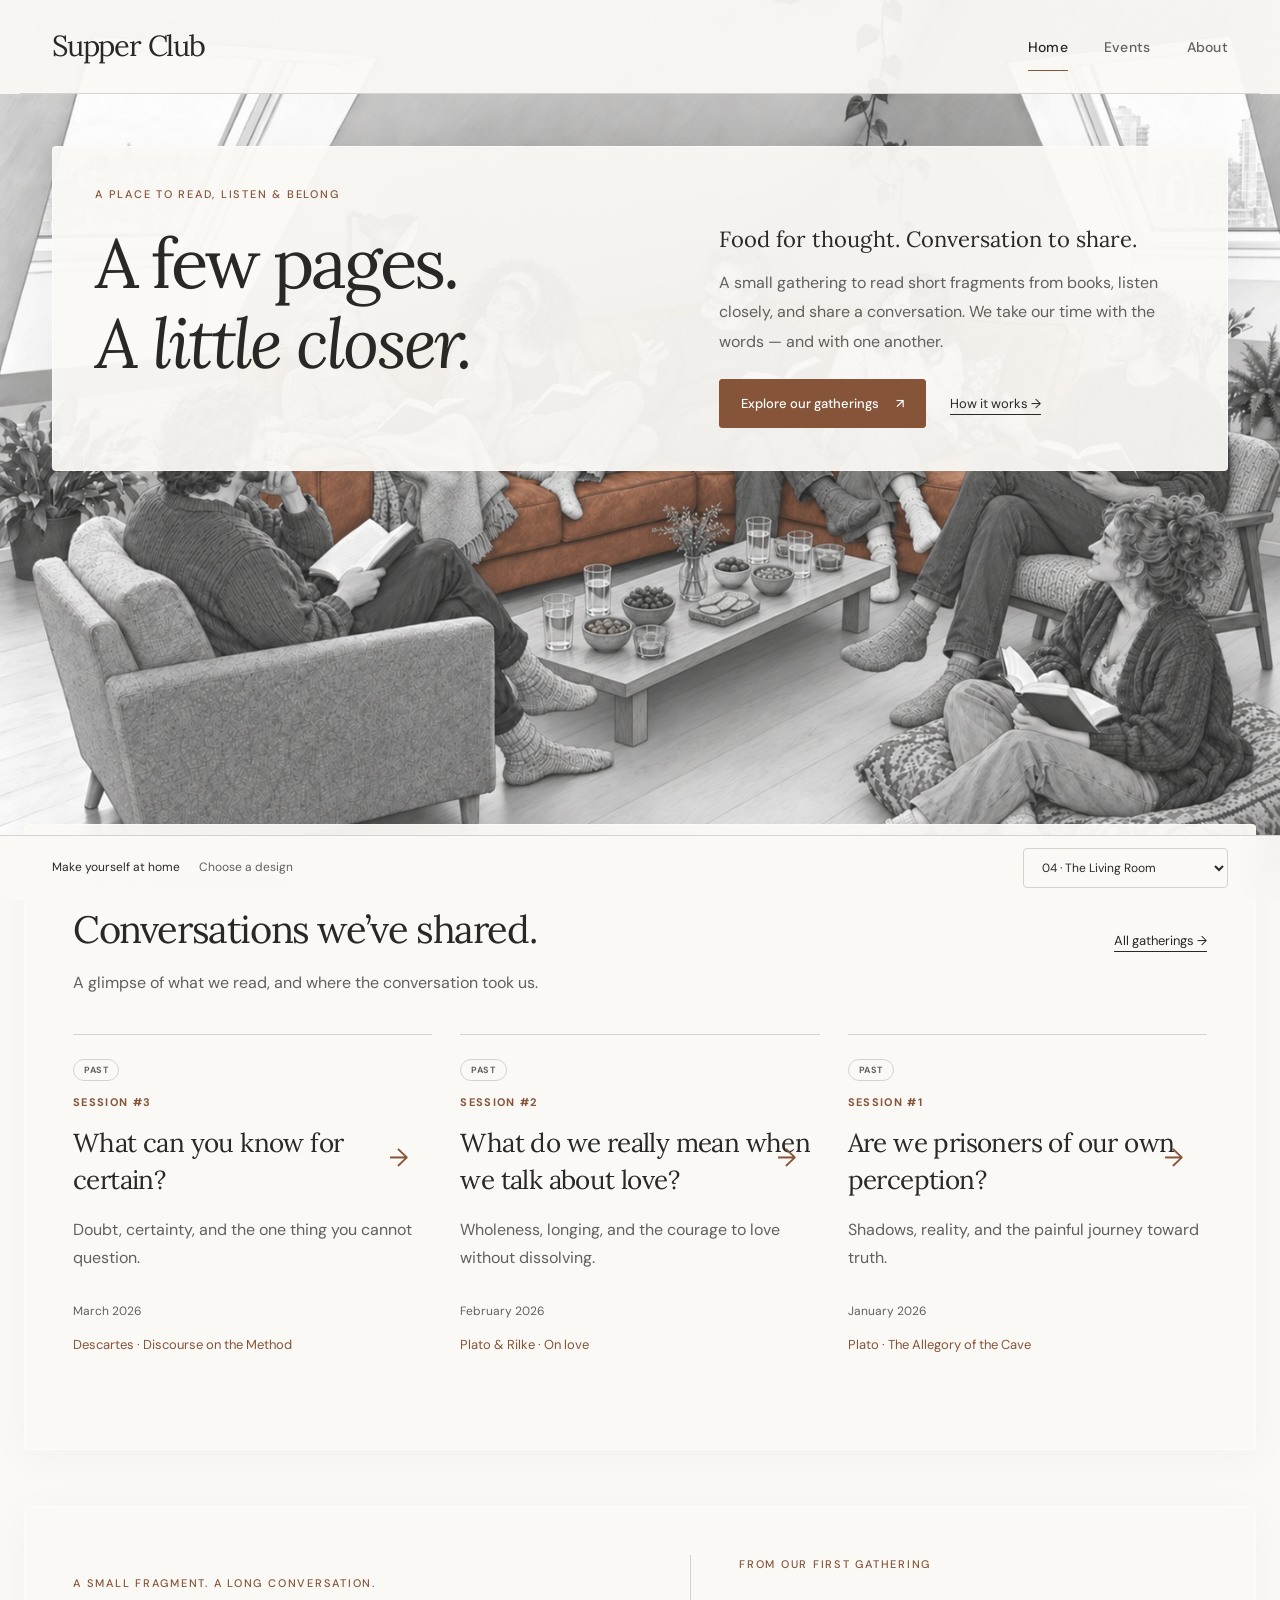
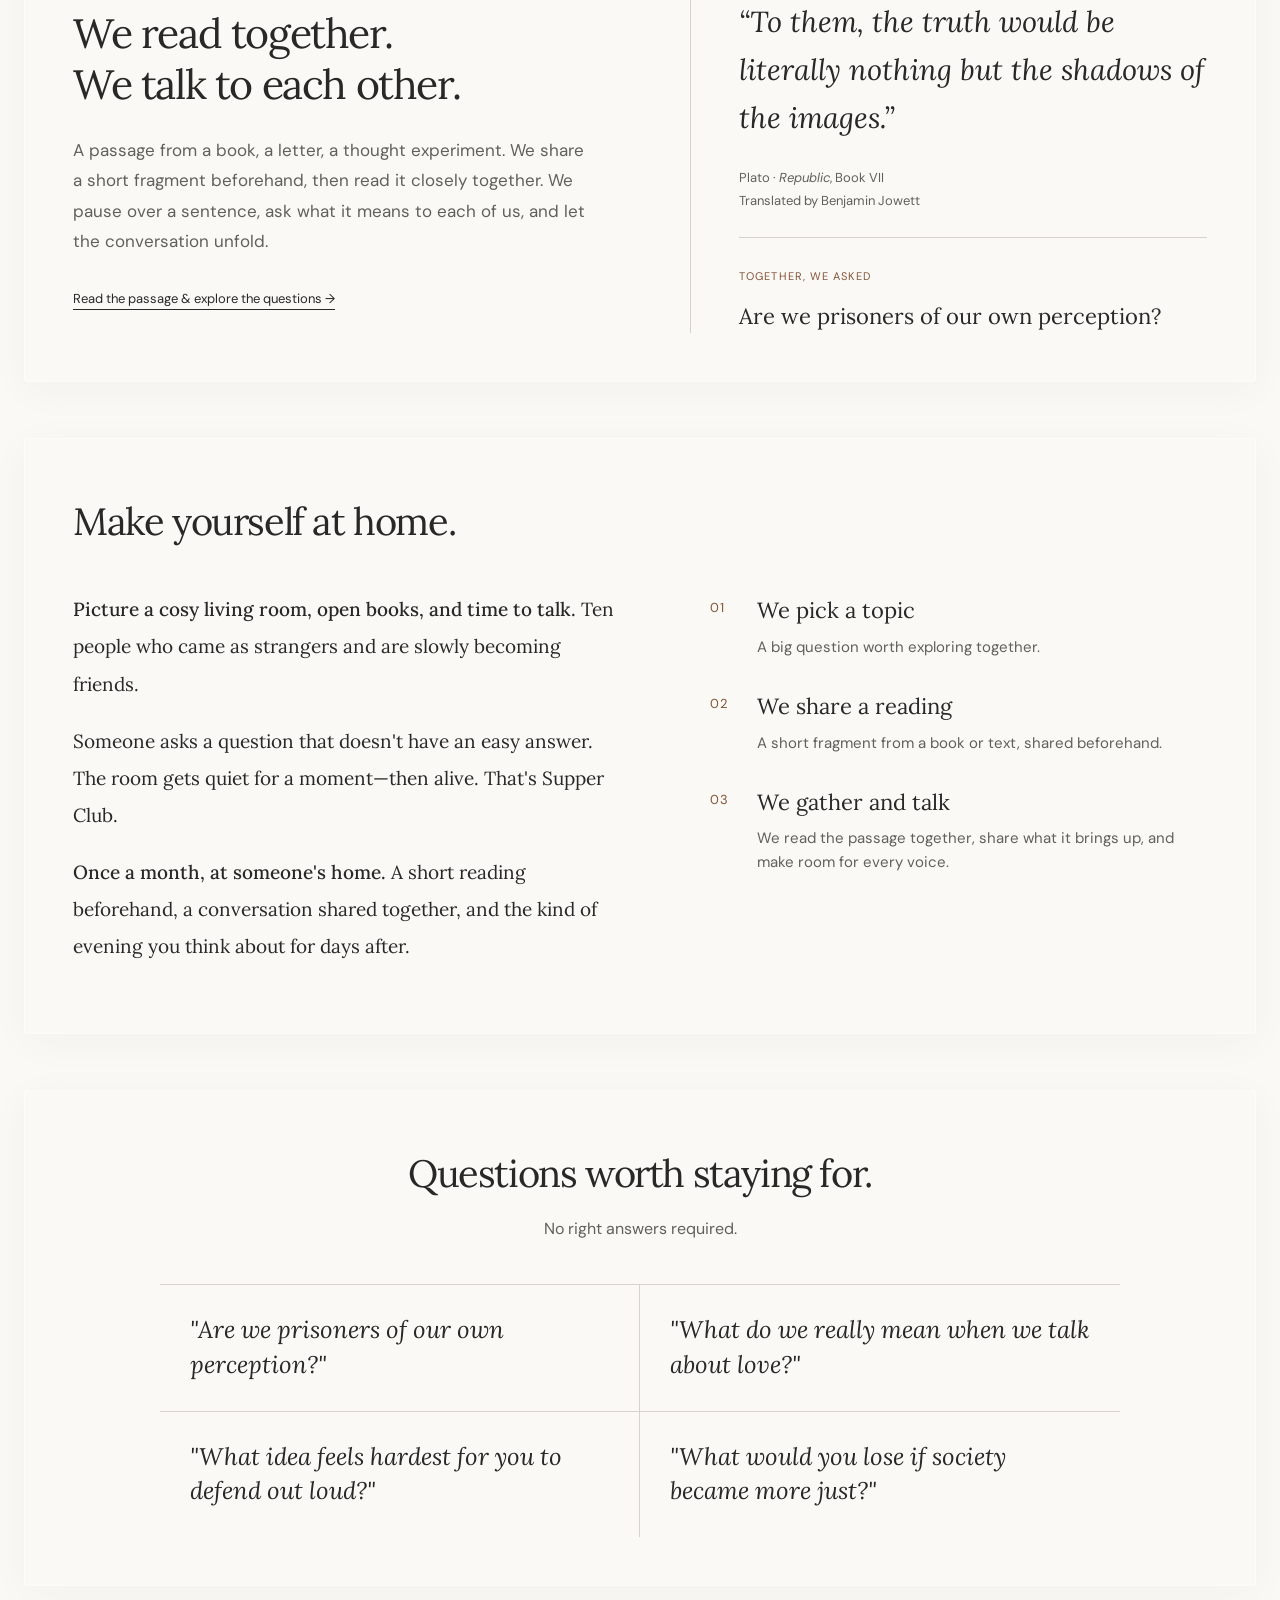
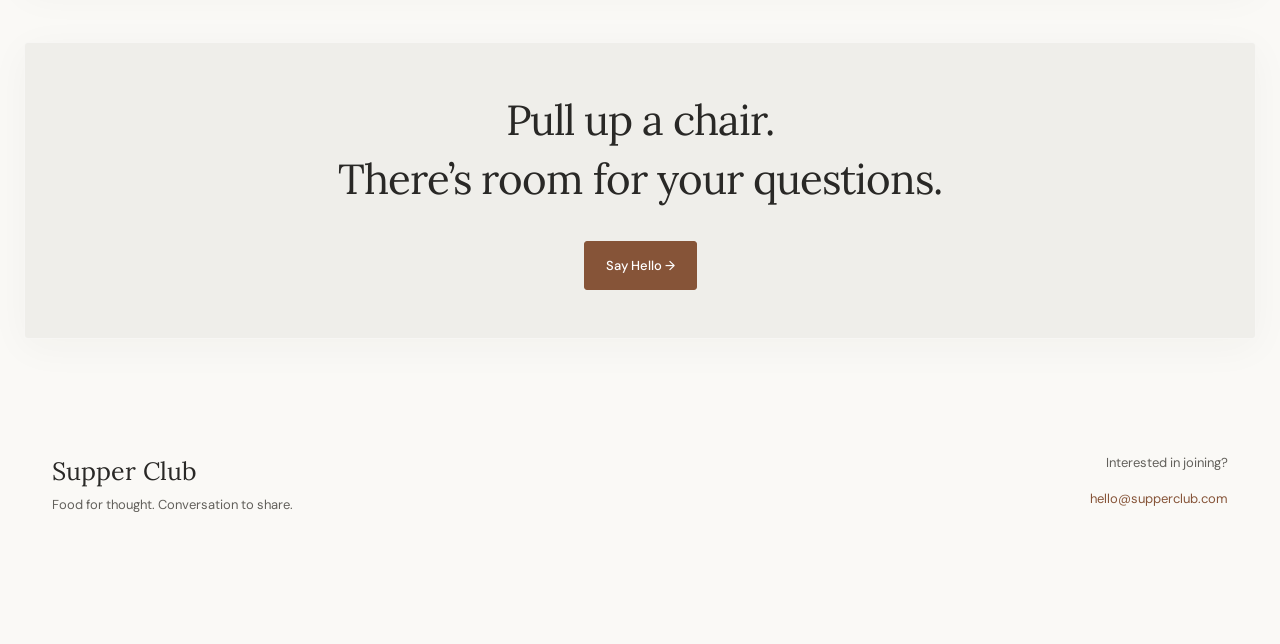
==== commit 0a44be0b: "Oct  4, 2026 change background photo Oct  4, 2026" ====
--- a/index.html
+++ b/index.html
@@ -4,10 +4,10 @@
   <meta charset="UTF-8">
   <meta name="viewport" content="width=device-width, initial-scale=1.0">
   <title>Supper Club — Conversations about big ideas</title>
-  <meta name="description" content="A regular gathering of ~10 people who want to get to know each other through semi-structured conversations about big ideas.">
+  <meta name="description" content="A place to read, listen and belong. A small gathering to share short readings, thoughtful conversation and good company.">
   <link rel="icon" href="data:image/svg+xml,<svg xmlns='http://www.w3.org/2000/svg' viewBox='0 0 100 100'><text y='.9em' font-size='90'>🍷</text></svg>">
   <meta property="og:title" content="Supper Club — Conversations about big ideas">
-  <meta property="og:description" content="A regular gathering of ~10 people who want to get to know each other through semi-structured conversations about big ideas.">
+  <meta property="og:description" content="A place to read, listen and belong. A small gathering to share short readings, thoughtful conversation and good company.">
   <meta property="og:type" content="website">
   <link rel="preconnect" href="https://fonts.googleapis.com">
   <link rel="preconnect" href="https://fonts.gstatic.com" crossorigin>
@@ -15,7 +15,7 @@
   <link rel="stylesheet" href="css/style.css?v=2">
   <script src="js/designs.js?v=4"></script>
   <link rel="stylesheet" href="css/designs.css?v=4">
-  <link rel="stylesheet" href="css/living-room.css?v=2">
+  <link rel="stylesheet" href="css/living-room.css?v=3">
 </head>
 <body>
   <a class="skip-link" href="#main-content">Skip to content</a>
@@ -39,14 +39,14 @@
   <!-- ======== Hero ======== -->
   <section class="hero" id="hero">
     <div class="hero-copy">
-      <p class="eyebrow">Good books. Good company.</p>
+      <p class="eyebrow">A place to read, listen &amp; belong</p>
       <h1 class="hero-title">A few pages.<br><em>A little closer.</em></h1>
-      <p class="hero-tagline">We read together. We talk to each other.</p>
-      <p class="hero-subtitle">A small gathering, a shared meal, and a fragment from a book. We take our time with the words — and with one another.</p>
+      <p class="hero-tagline">Food for thought. Conversation to share.</p>
+      <p class="hero-subtitle">A small gathering to read short fragments from books, listen closely, and share a conversation. We take our time with the words — and with one another.</p>
       <div class="hero-actions"><a href="#gatherings" class="btn">Explore our gatherings <span aria-hidden="true">↗</span></a><a href="about.html" class="text-link">How it works →</a></div>
     </div>
     <figure class="living-room-image">
-      <img src="images/reading-together.png" width="1448" height="1086" fetchpriority="high" alt="Illustration of seven people with open books, reading and talking together in a bright living room around a cognac-coloured sofa.">
+      <img src="images/reading-together.png?v=2" width="1448" height="1086" fetchpriority="high" alt="Illustration of seven people with open books, reading and talking together in a bright living room around a cognac-coloured sofa.">
       <figcaption><span>A few pages, many perspectives.</span><span>First with strangers. Then with friends.</span></figcaption>
     </figure>
     <div class="table-art" aria-hidden="true">
@@ -89,7 +89,7 @@
 
   <section class="section home-gatherings" id="gatherings">
     <div class="container">
-      <div class="section-heading"><div><p class="eyebrow">Previously, at the table</p><h2>Conversations we’ve shared.</h2></div><a class="text-link" href="events.html">All gatherings →</a></div>
+      <div class="section-heading"><div><p class="eyebrow">From our previous gatherings</p><h2>Conversations we’ve shared.</h2></div><a class="text-link" href="events.html">All gatherings →</a></div>
       <p class="section-intro">A glimpse of what we read, and where the conversation took us.</p>
       <div class="events-list">
         <a href="sessions/session-3.html" class="event-card-link">
@@ -136,8 +136,8 @@
   </section>
   <section class="section fragment-section">
     <div class="container fragment-grid">
-      <div><p class="eyebrow">A small fragment. A long conversation.</p><h2>We read together.<br>We talk to each other.</h2><p>A passage from a book, a letter, a thought experiment. We share a short fragment beforehand, then read it closely together at the table. We pause over a sentence, ask what it means to each of us, and let the conversation unfold.</p><a href="sessions/session-1.html" class="text-link">Read the passage &amp; explore the questions →</a></div>
-      <div class="fragment"><p class="eyebrow">From our first gathering</p><blockquote>“To them, the truth would be literally nothing but the shadows of the images.”</blockquote><p class="fragment-source">Plato · <em>Republic</em>, Book VII<br>Translated by Benjamin Jowett</p><div class="fragment-question"><span>At the table, we asked</span><p>Are we prisoners of our own perception?</p></div></div>
+      <div><p class="eyebrow">A small fragment. A long conversation.</p><h2>We read together.<br>We talk to each other.</h2><p>A passage from a book, a letter, a thought experiment. We share a short fragment beforehand, then read it closely together. We pause over a sentence, ask what it means to each of us, and let the conversation unfold.</p><a href="sessions/session-1.html" class="text-link">Read the passage &amp; explore the questions →</a></div>
+      <div class="fragment"><p class="eyebrow">From our first gathering</p><blockquote>“To them, the truth would be literally nothing but the shadows of the images.”</blockquote><p class="fragment-source">Plato · <em>Republic</em>, Book VII<br>Translated by Benjamin Jowett</p><div class="fragment-question"><span>Together, we asked</span><p>Are we prisoners of our own perception?</p></div></div>
     </div>
   </section>
 
@@ -149,9 +149,9 @@
       <div class="what-grid">
         <!-- Left: evocative description -->
         <div class="what-description reveal">
-          <p><strong>Picture a long table, warm light, good food.</strong> Around it, ten people who came as strangers and are slowly becoming friends.</p>
+          <p><strong>Picture a cosy living room, open books, and time to talk.</strong> Ten people who came as strangers and are slowly becoming friends.</p>
           <p>Someone asks a question that doesn't have an easy answer. The room gets quiet for a moment&mdash;then alive. That's Supper Club.</p>
-          <p><strong>Once a month, at someone's home.</strong> A reading beforehand, a conversation over dinner, and the kind of evening you think about for days after.</p>
+          <p><strong>Once a month, at someone's home.</strong> A short reading beforehand, a conversation shared together, and the kind of evening you think about for days after.</p>
         </div>
 
         <!-- Center: decorative illustration -->
@@ -170,7 +170,7 @@
             <span class="step-num">01</span>
             <div class="step-content">
               <h3>We pick a topic</h3>
-              <p>A big question worth wrestling with over dinner.</p>
+              <p>A big question worth exploring together.</p>
               <p class="attribution">&mdash; something that matters</p>
             </div>
           </div>
@@ -241,7 +241,7 @@
     <div class="container">
       <div class="footer-brand">
         <p class="footer-logo">Supper Club</p>
-        <p>We read together. We talk to each other.</p>
+        <p>Food for thought. Conversation to share.</p>
       </div>
       <div class="footer-contact">
         <p>Interested in joining?</p>
--- a/css/living-room.css
+++ b/css/living-room.css
@@ -122,7 +122,7 @@
 [data-design="living-room"] body{position:relative;isolation:isolate;background:var(--bg)}
 [data-design="living-room"] body::before{
  content:"";position:fixed;inset:0;z-index:-1;pointer-events:none;
- background:linear-gradient(#faf9f626,#faf9f626),url('../images/reading-together.png') center center / cover no-repeat;
+ background:linear-gradient(#faf9f626,#faf9f626),url('../images/reading-together.png?v=2') center center / cover no-repeat;
 }
 [data-design="living-room"] .nav{background:#faf9f6ed}
 [data-design="living-room"] .hero{min-height:78vh;padding-top:52px;padding-bottom:100px}
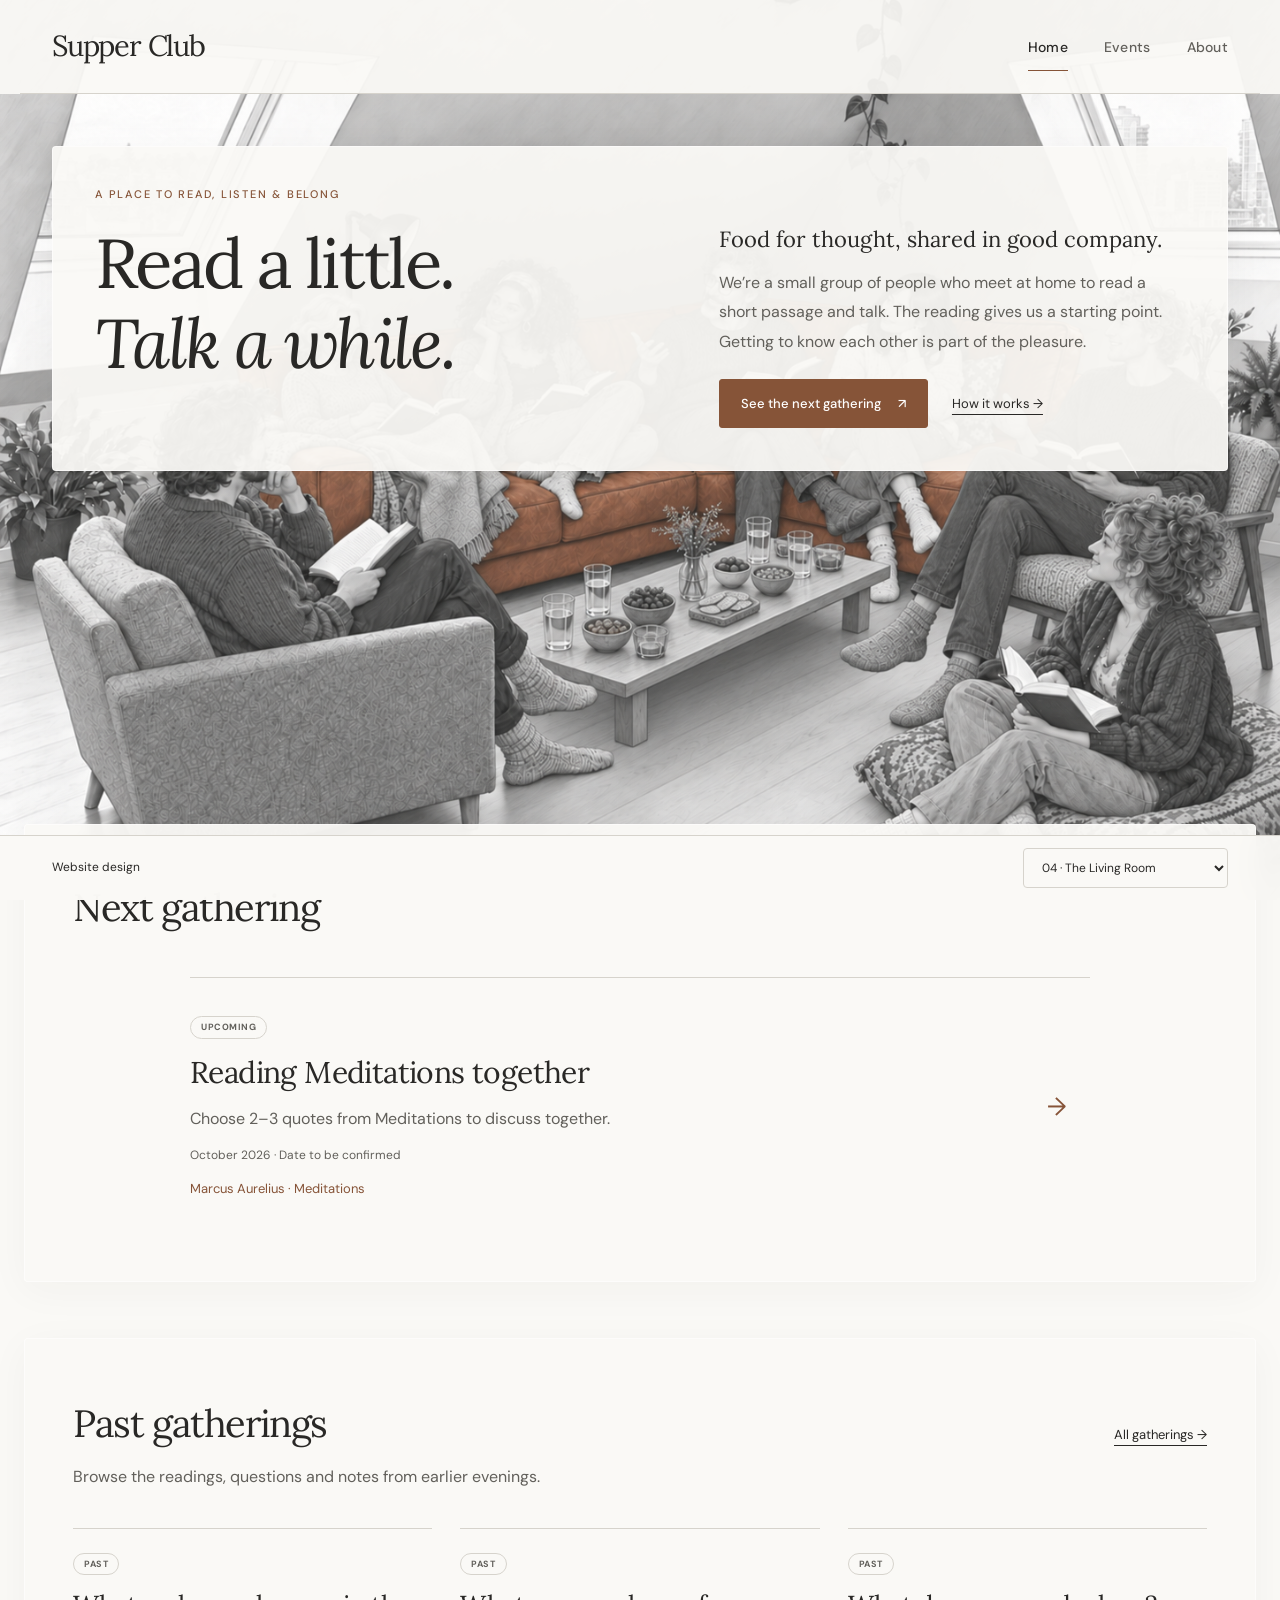
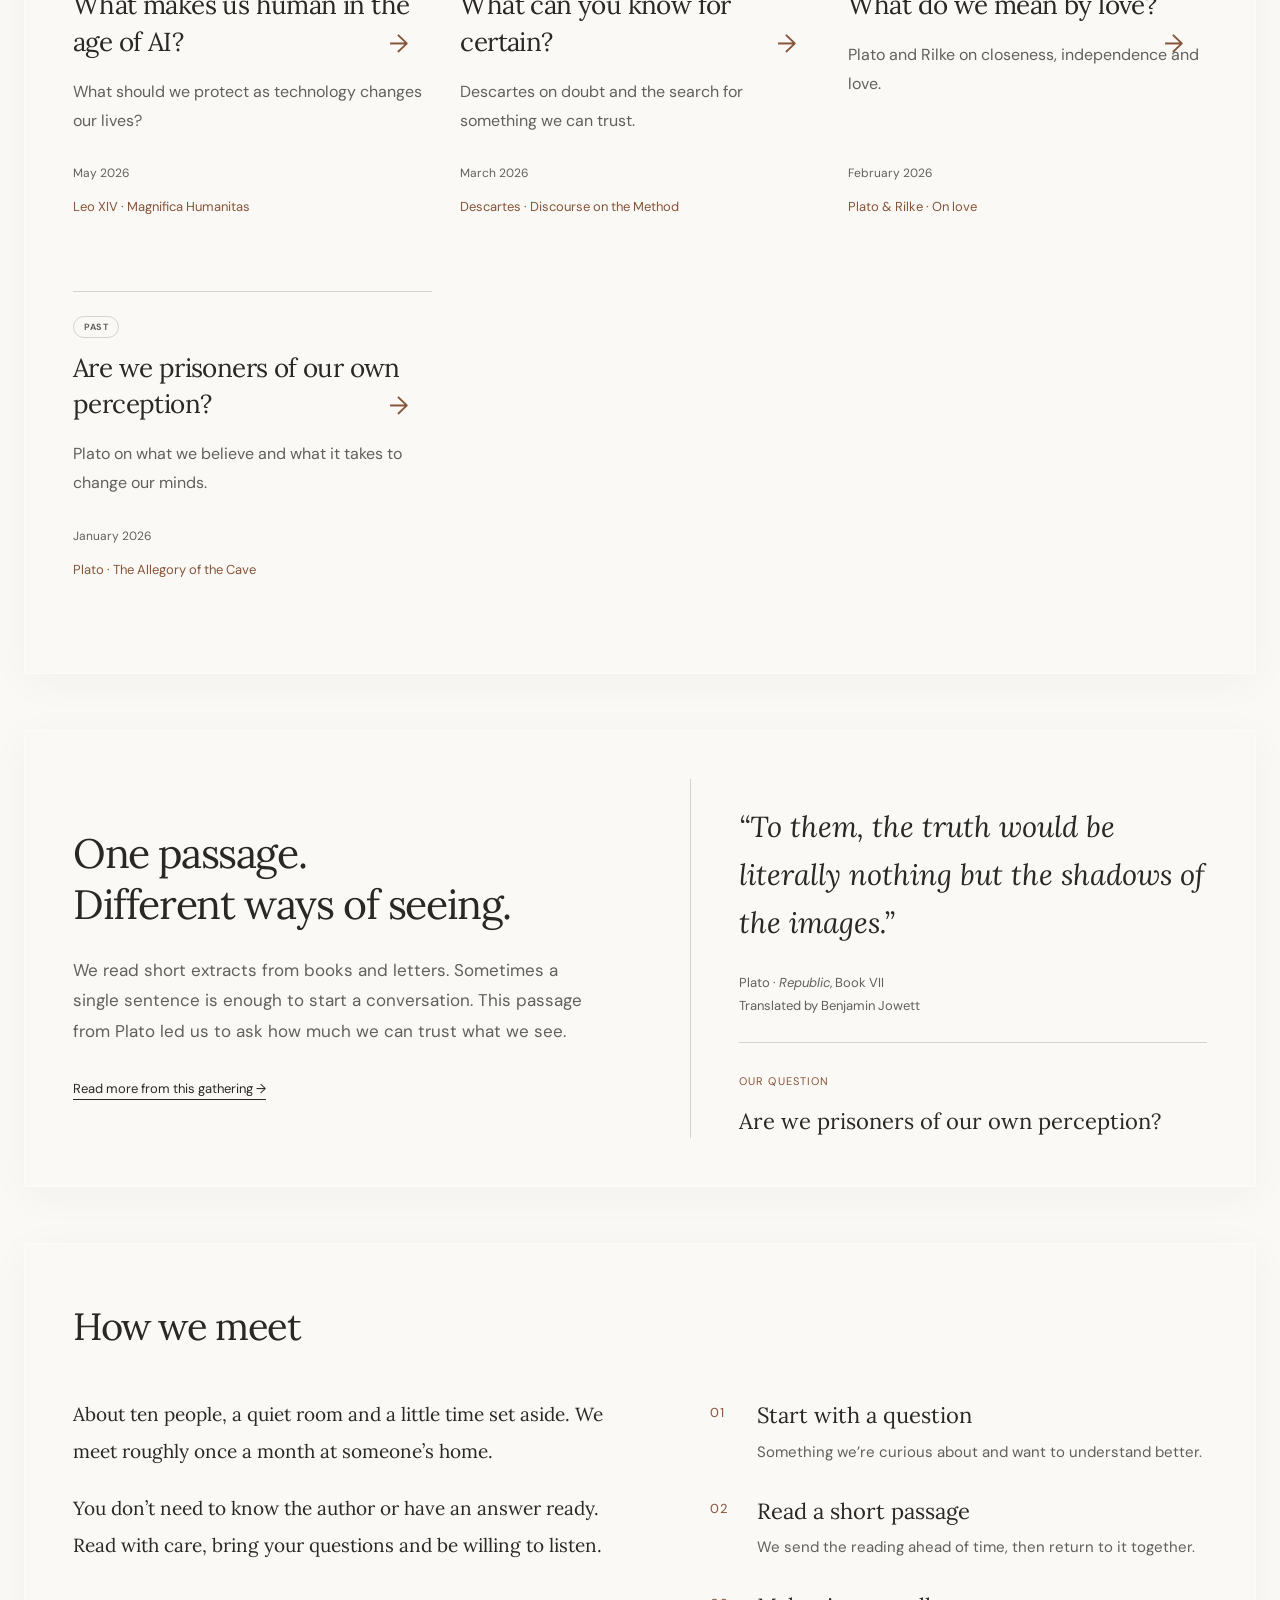
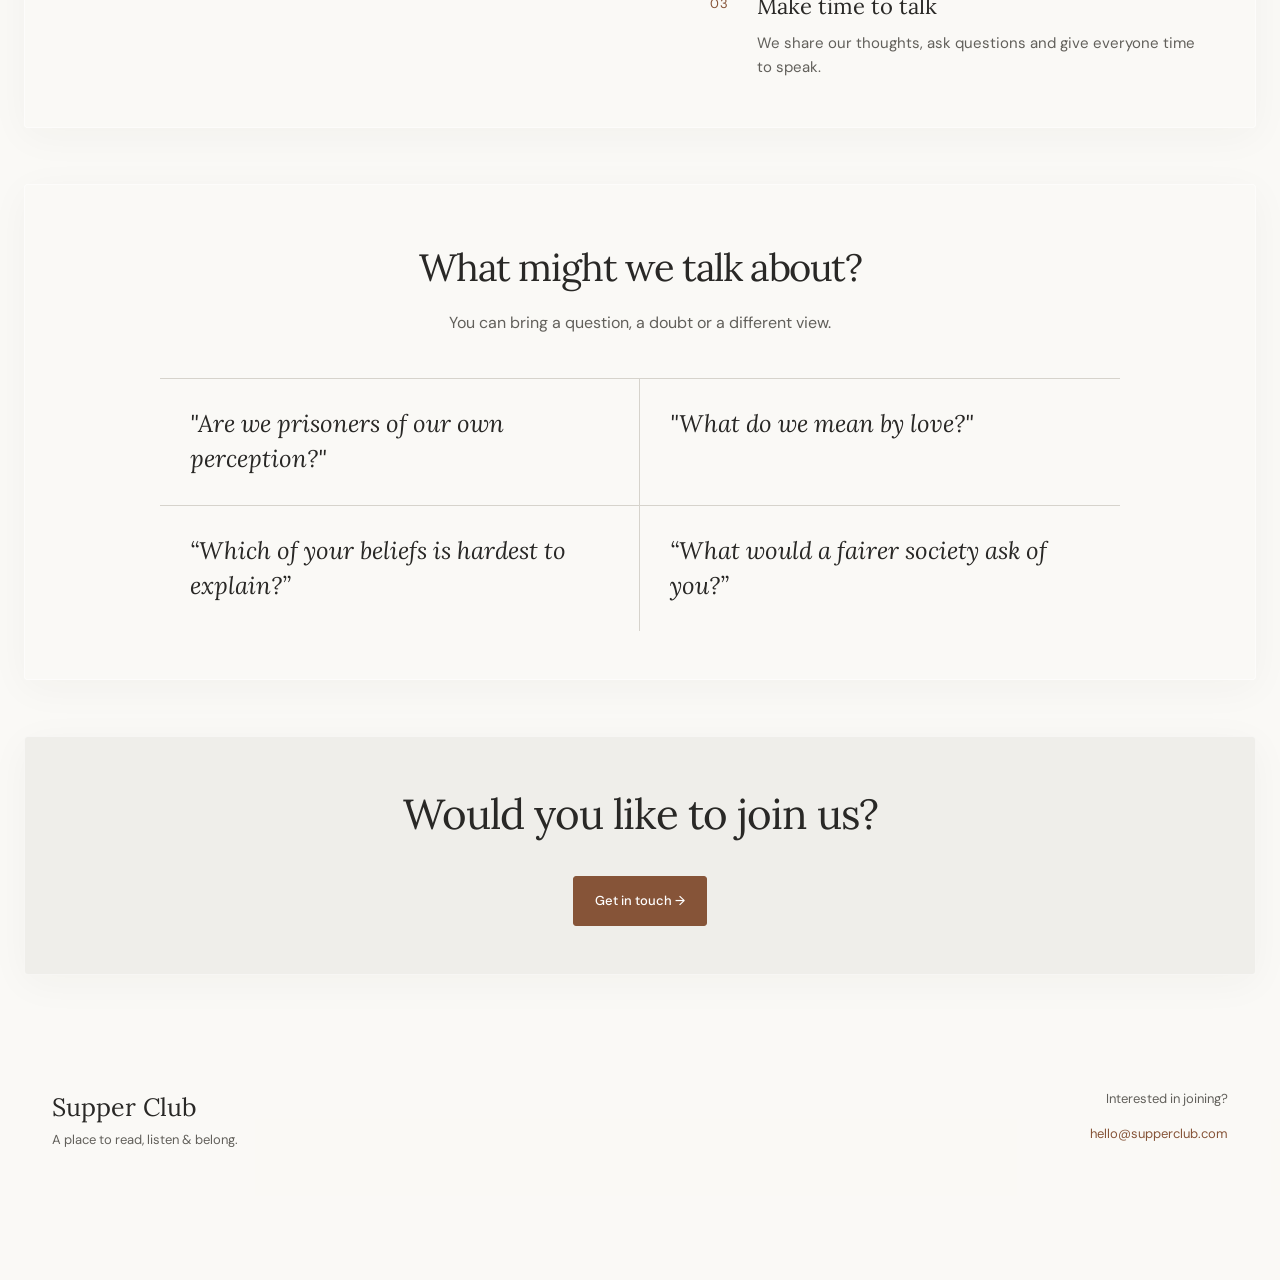
==== commit eb5b28df: "Oct  5, 2026" ====
--- a/index.html
+++ b/index.html
@@ -3,18 +3,18 @@
 <head>
   <meta charset="UTF-8">
   <meta name="viewport" content="width=device-width, initial-scale=1.0">
-  <title>Supper Club — Conversations about big ideas</title>
-  <meta name="description" content="A place to read, listen and belong. A small gathering to share short readings, thoughtful conversation and good company.">
+  <title>Supper Club — A place to read, listen &amp; belong</title>
+  <meta name="description" content="A small group for shared reading and conversation. We meet at home, read a short passage and talk about what it means to us.">
   <link rel="icon" href="data:image/svg+xml,<svg xmlns='http://www.w3.org/2000/svg' viewBox='0 0 100 100'><text y='.9em' font-size='90'>🍷</text></svg>">
-  <meta property="og:title" content="Supper Club — Conversations about big ideas">
-  <meta property="og:description" content="A place to read, listen and belong. A small gathering to share short readings, thoughtful conversation and good company.">
+  <meta property="og:title" content="Supper Club — A place to read, listen &amp; belong">
+  <meta property="og:description" content="A small group for shared reading and conversation. We meet at home, read a short passage and talk about what it means to us.">
   <meta property="og:type" content="website">
   <link rel="preconnect" href="https://fonts.googleapis.com">
   <link rel="preconnect" href="https://fonts.gstatic.com" crossorigin>
   <link href="https://fonts.googleapis.com/css2?family=DM+Sans:wght@400;500;600&family=Lora:ital,wght@0,400;0,500;1,400&family=Inter:wght@300;400;500;600;700&family=Playfair+Display:ital@0;1&display=swap" rel="stylesheet">
   <link rel="stylesheet" href="css/style.css?v=2">
   <script src="js/designs.js?v=4"></script>
-  <link rel="stylesheet" href="css/designs.css?v=4">
+  <link rel="stylesheet" href="css/designs.css?v=5">
   <link rel="stylesheet" href="css/living-room.css?v=3">
 </head>
 <body>
@@ -40,17 +40,16 @@
   <section class="hero" id="hero">
     <div class="hero-copy">
       <p class="eyebrow">A place to read, listen &amp; belong</p>
-      <h1 class="hero-title">A few pages.<br><em>A little closer.</em></h1>
-      <p class="hero-tagline">Food for thought. Conversation to share.</p>
-      <p class="hero-subtitle">A small gathering to read short fragments from books, listen closely, and share a conversation. We take our time with the words — and with one another.</p>
-      <div class="hero-actions"><a href="#gatherings" class="btn">Explore our gatherings <span aria-hidden="true">↗</span></a><a href="about.html" class="text-link">How it works →</a></div>
+      <h1 class="hero-title">Read a little.<br><em>Talk a while.</em></h1>
+      <p class="hero-tagline">Food for thought, shared in good company.</p>
+      <p class="hero-subtitle">We’re a small group of people who meet at home to read a short passage and talk. The reading gives us a starting point. Getting to know each other is part of the pleasure.</p>
+      <div class="hero-actions"><a href="#gatherings" class="btn">See the next gathering <span aria-hidden="true">↗</span></a><a href="about.html" class="text-link">How it works →</a></div>
     </div>
     <figure class="living-room-image">
       <img src="images/reading-together.png?v=2" width="1448" height="1086" fetchpriority="high" alt="Illustration of seven people with open books, reading and talking together in a bright living room around a cognac-coloured sofa.">
-      <figcaption><span>A few pages, many perspectives.</span><span>First with strangers. Then with friends.</span></figcaption>
+      <figcaption><span>A shared reading. Different points of view.</span><span>Time to get to know one another.</span></figcaption>
     </figure>
     <div class="table-art" aria-hidden="true">
-      <div class="art-caption">A PLACE TO READ, LISTEN &amp; BELONG</div>
       <svg class="reading-scene" viewBox="0 0 480 480" xmlns="http://www.w3.org/2000/svg">
         <g fill="none" stroke="currentColor" stroke-width="2.2" stroke-linecap="round" stroke-linejoin="round">
           <!-- Three readers facing one another across a shared table. -->
@@ -82,22 +81,48 @@
           <path d="M318 134h28m-28 9h19M126 130q-15-8-25 4m26 7-15 5"/>
         </g>
       </svg>
-      <p>A passage to share.<br><em>Someone to share it with.</em></p>
-      <span class="art-edition">SMALL READINGS · LONG CONVERSATIONS</span>
-    </div>
-  </section>
-
-  <section class="section home-gatherings" id="gatherings">
-    <div class="container">
-      <div class="section-heading"><div><p class="eyebrow">From our previous gatherings</p><h2>Conversations we’ve shared.</h2></div><a class="text-link" href="events.html">All gatherings →</a></div>
-      <p class="section-intro">A glimpse of what we read, and where the conversation took us.</p>
+      <p>A little reading.<br><em>A good conversation.</em></p>
+    </div>
+  </section>
+
+  <section class="section gathering-section" id="gatherings">
+    <div class="container">
+
+      <h2 class="script section-title">Next gathering</h2>
+        <a href="sessions/session-5.html" class="event-card-link">
+          <div class="event-card upcoming reveal">
+            <span class="status-badge upcoming">Upcoming</span>
+            <h3>Reading Meditations together</h3>
+            <p class="event-desc">Choose 2–3 quotes from Meditations to discuss together.</p>
+            <div class="event-meta"><span>October 2026 · Date to be confirmed</span></div>
+            <p class="event-readings">Marcus Aurelius · Meditations</p>
+            <span class="hover-arrow" aria-hidden="true">→</span>
+          </div>
+        </a>
+    </div>
+  </section>
+
+  <section class="section home-gatherings" id="past-gatherings">
+    <div class="container">
+      <div class="section-heading"><div><h2>Past gatherings</h2></div><a class="text-link" href="events.html">All gatherings →</a></div>
+      <p class="section-intro">Browse the readings, questions and notes from earlier evenings.</p>
       <div class="events-list">
+        <a href="sessions/session-4.html" class="event-card-link">
+          <div class="event-card past reveal">
+            <span class="status-badge past">Past</span>
+            <h3>What makes us human in the age of AI?</h3>
+            <p class="event-desc">What should we protect as technology changes our lives?</p>
+            <div class="event-meta"><span>May 2026</span></div>
+            <p class="event-readings">Leo XIV · Magnifica Humanitas</p>
+            <span class="hover-arrow" aria-hidden="true">→</span>
+          </div>
+        </a>
+
         <a href="sessions/session-3.html" class="event-card-link">
           <div class="event-card past reveal">
             <span class="status-badge past">Past</span>
-            <p class="event-label">Session #3</p>
             <h3>What can you know for certain?</h3>
-            <p class="event-desc">Doubt, certainty, and the one thing you cannot question.</p>
+            <p class="event-desc">Descartes on doubt and the search for something we can trust.</p>
             <div class="event-meta">
               <span>March 2026</span>
             </div>
@@ -108,9 +133,8 @@
         <a href="sessions/session-2.html" class="event-card-link">
           <div class="event-card past reveal">
             <span class="status-badge past">Past</span>
-            <p class="event-label">Session #2</p>
-            <h3>What do we really mean when we talk about love?</h3>
-            <p class="event-desc">Wholeness, longing, and the courage to love without dissolving.</p>
+            <h3>What do we mean by love?</h3>
+            <p class="event-desc">Plato and Rilke on closeness, independence and love.</p>
             <div class="event-meta">
               <span>February 2026</span>
             </div>
@@ -121,9 +145,8 @@
         <a href="sessions/session-1.html" class="event-card-link">
           <div class="event-card past reveal">
             <span class="status-badge past">Past</span>
-            <p class="event-label">Session #1</p>
             <h3>Are we prisoners of our own perception?</h3>
-            <p class="event-desc">Shadows, reality, and the painful journey toward truth.</p>
+            <p class="event-desc">Plato on what we believe and what it takes to change our minds.</p>
             <div class="event-meta">
               <span>January 2026</span>
             </div>
@@ -136,22 +159,22 @@
   </section>
   <section class="section fragment-section">
     <div class="container fragment-grid">
-      <div><p class="eyebrow">A small fragment. A long conversation.</p><h2>We read together.<br>We talk to each other.</h2><p>A passage from a book, a letter, a thought experiment. We share a short fragment beforehand, then read it closely together. We pause over a sentence, ask what it means to each of us, and let the conversation unfold.</p><a href="sessions/session-1.html" class="text-link">Read the passage &amp; explore the questions →</a></div>
-      <div class="fragment"><p class="eyebrow">From our first gathering</p><blockquote>“To them, the truth would be literally nothing but the shadows of the images.”</blockquote><p class="fragment-source">Plato · <em>Republic</em>, Book VII<br>Translated by Benjamin Jowett</p><div class="fragment-question"><span>Together, we asked</span><p>Are we prisoners of our own perception?</p></div></div>
-    </div>
-  </section>
-
-  <!-- ======== Make yourself at home. ======== -->
+      <div><h2>One passage.<br>Different ways of seeing.</h2><p>We read short extracts from books and letters. Sometimes a single sentence is enough to start a conversation. This passage from Plato led us to ask how much we can trust what we see.</p><a href="sessions/session-1.html" class="text-link">Read more from this gathering →</a></div>
+      <div class="fragment"><blockquote>“To them, the truth would be literally nothing but the shadows of the images.”</blockquote><p class="fragment-source">Plato · <em>Republic</em>, Book VII<br>Translated by Benjamin Jowett</p><div class="fragment-question"><span>Our question</span><p>Are we prisoners of our own perception?</p></div></div>
+    </div>
+  </section>
+
+  <!-- ======== How we meet ======== -->
   <section class="section what-section" id="what">
     <div class="container">
-      <h2 class="script section-title text-center reveal">Make yourself at home.</h2>
+      <h2 class="script section-title text-center reveal">How we meet</h2>
 
       <div class="what-grid">
         <!-- Left: evocative description -->
         <div class="what-description reveal">
-          <p><strong>Picture a cosy living room, open books, and time to talk.</strong> Ten people who came as strangers and are slowly becoming friends.</p>
-          <p>Someone asks a question that doesn't have an easy answer. The room gets quiet for a moment&mdash;then alive. That's Supper Club.</p>
-          <p><strong>Once a month, at someone's home.</strong> A short reading beforehand, a conversation shared together, and the kind of evening you think about for days after.</p>
+          <p>About ten people, a quiet room and a little time set aside. We meet roughly once a month at someone’s home.</p>
+          <p>You don’t need to know the author or have an answer ready. Read with care, bring your questions and be willing to listen.</p>
+
         </div>
 
         <!-- Center: decorative illustration -->
@@ -169,25 +192,22 @@
           <div class="step reveal">
             <span class="step-num">01</span>
             <div class="step-content">
-              <h3>We pick a topic</h3>
-              <p>A big question worth exploring together.</p>
-              <p class="attribution">&mdash; something that matters</p>
+              <h3>Start with a question</h3>
+              <p>Something we’re curious about and want to understand better.</p>
             </div>
           </div>
           <div class="step reveal">
             <span class="step-num">02</span>
             <div class="step-content">
-              <h3>We share a reading</h3>
-              <p>A short fragment from a book or text, shared beforehand.</p>
-              <p class="attribution">&mdash; common ground</p>
+              <h3>Read a short passage</h3>
+              <p>We send the reading ahead of time, then return to it together.</p>
             </div>
           </div>
           <div class="step reveal">
             <span class="step-num">03</span>
             <div class="step-content">
-              <h3>We gather and talk</h3>
-              <p>We read the passage together, share what it brings up, and make room for every voice.</p>
-              <p class="attribution">&mdash; the good part</p>
+              <h3>Make time to talk</h3>
+              <p>We share our thoughts, ask questions and give everyone time to speak.</p>
             </div>
           </div>
         </div>
@@ -206,14 +226,14 @@
   <!-- ======== Questions ======== -->
   <section class="section questions-section" id="questions">
     <div class="container text-center">
-      <h2 class="script section-title reveal">Questions worth staying for.</h2>
-      <p class="section-subtitle reveal">No right answers required.</p>
+      <h2 class="script section-title reveal">What might we talk about?</h2>
+      <p class="section-subtitle reveal">You can bring a question, a doubt or a different view.</p>
 
       <div class="question-cards">
         <div class="question-card reveal">"Are we prisoners of our own perception?"</div>
-        <div class="question-card reveal">"What do we really mean when we talk about love?"</div>
-        <div class="question-card reveal">"What idea feels hardest for you to defend out loud?"</div>
-        <div class="question-card reveal">"What would you lose if society became more just?"</div>
+        <div class="question-card reveal">"What do we mean by love?"</div>
+        <div class="question-card reveal">“Which of your beliefs is hardest to explain?”</div>
+        <div class="question-card reveal">“What would a fairer society ask of you?”</div>
       </div>
     </div>
   </section>
@@ -229,8 +249,8 @@
   <!-- ======== CTA ======== -->
   <section class="cta-section">
     <div class="container text-center reveal">
-      <p class="cta-text">Pull up a chair.<br>There’s room for your questions.</p>
-      <a href="mailto:hello@supperclub.com" class="btn">Say Hello &rarr;</a>
+      <p class="cta-text">Would you like to join us?</p>
+      <a href="mailto:hello@supperclub.com" class="btn">Get in touch &rarr;</a>
     </div>
   </section>
 
@@ -241,7 +261,7 @@
     <div class="container">
       <div class="footer-brand">
         <p class="footer-logo">Supper Club</p>
-        <p>Food for thought. Conversation to share.</p>
+        <p>A place to read, listen &amp; belong.</p>
       </div>
       <div class="footer-contact">
         <p>Interested in joining?</p>
@@ -251,7 +271,7 @@
   </footer>
 
   <aside class="design-bar" aria-label="Website design">
-    <div class="design-bar-inner"><label for="design-select">Make yourself at home <span>Choose a design</span></label>
+    <div class="design-bar-inner"><label for="design-select">Website design</label>
     <select id="design-select" aria-label="Choose website design"></select></div>
   </aside>
   <script src="js/main.js"></script>
--- a/css/designs.css
+++ b/css/designs.css
@@ -147,3 +147,6 @@
 .reading-scene .scene-paper{fill:var(--art-bg)}
 .reading-scene .scene-table{fill:var(--table)}
 .reading-scene .scene-ink{fill:var(--art-ink)}
+
+/* Keep archive navigation as readable headings, rather than decorative labels. */
+.gatherings-heading{max-width:960px;margin:0 auto 24px;font-family:var(--font-script);font-size:clamp(26px,3vw,34px);font-weight:400;line-height:1.3;letter-spacing:-.5px}
